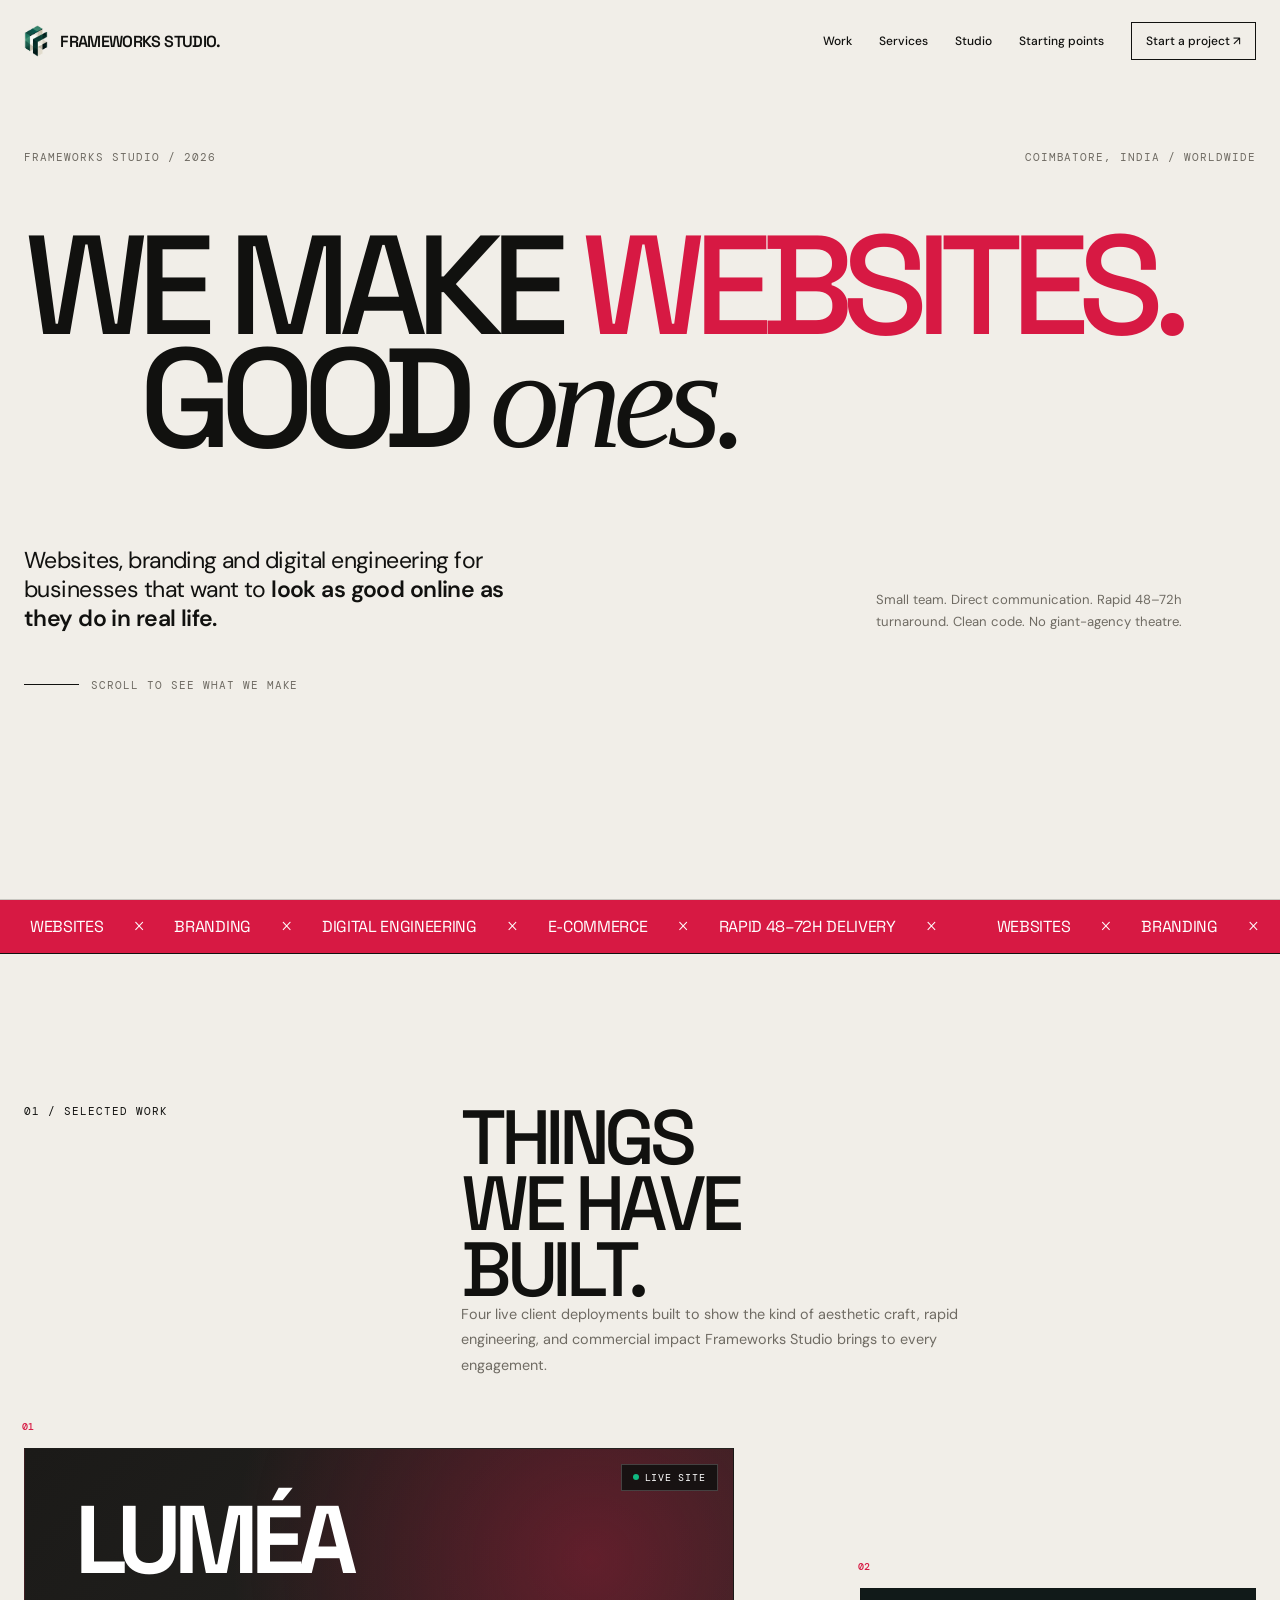
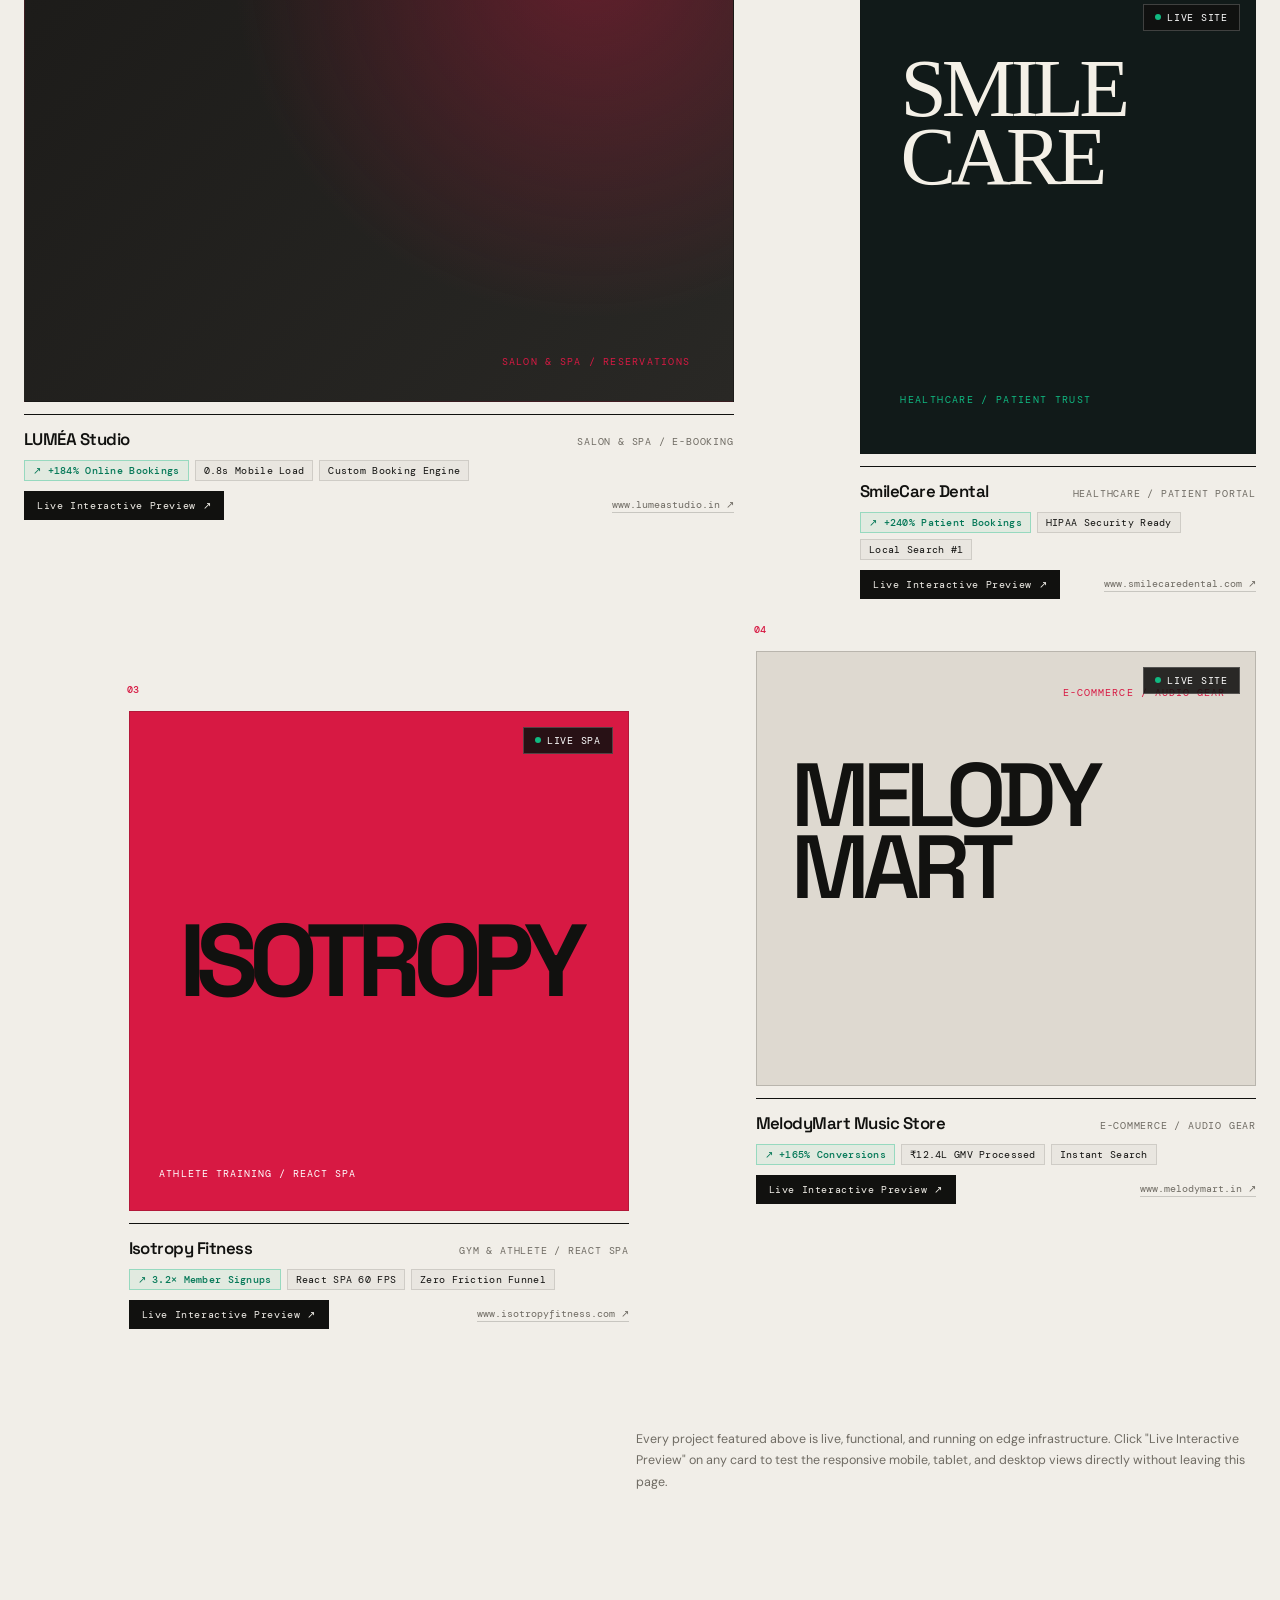
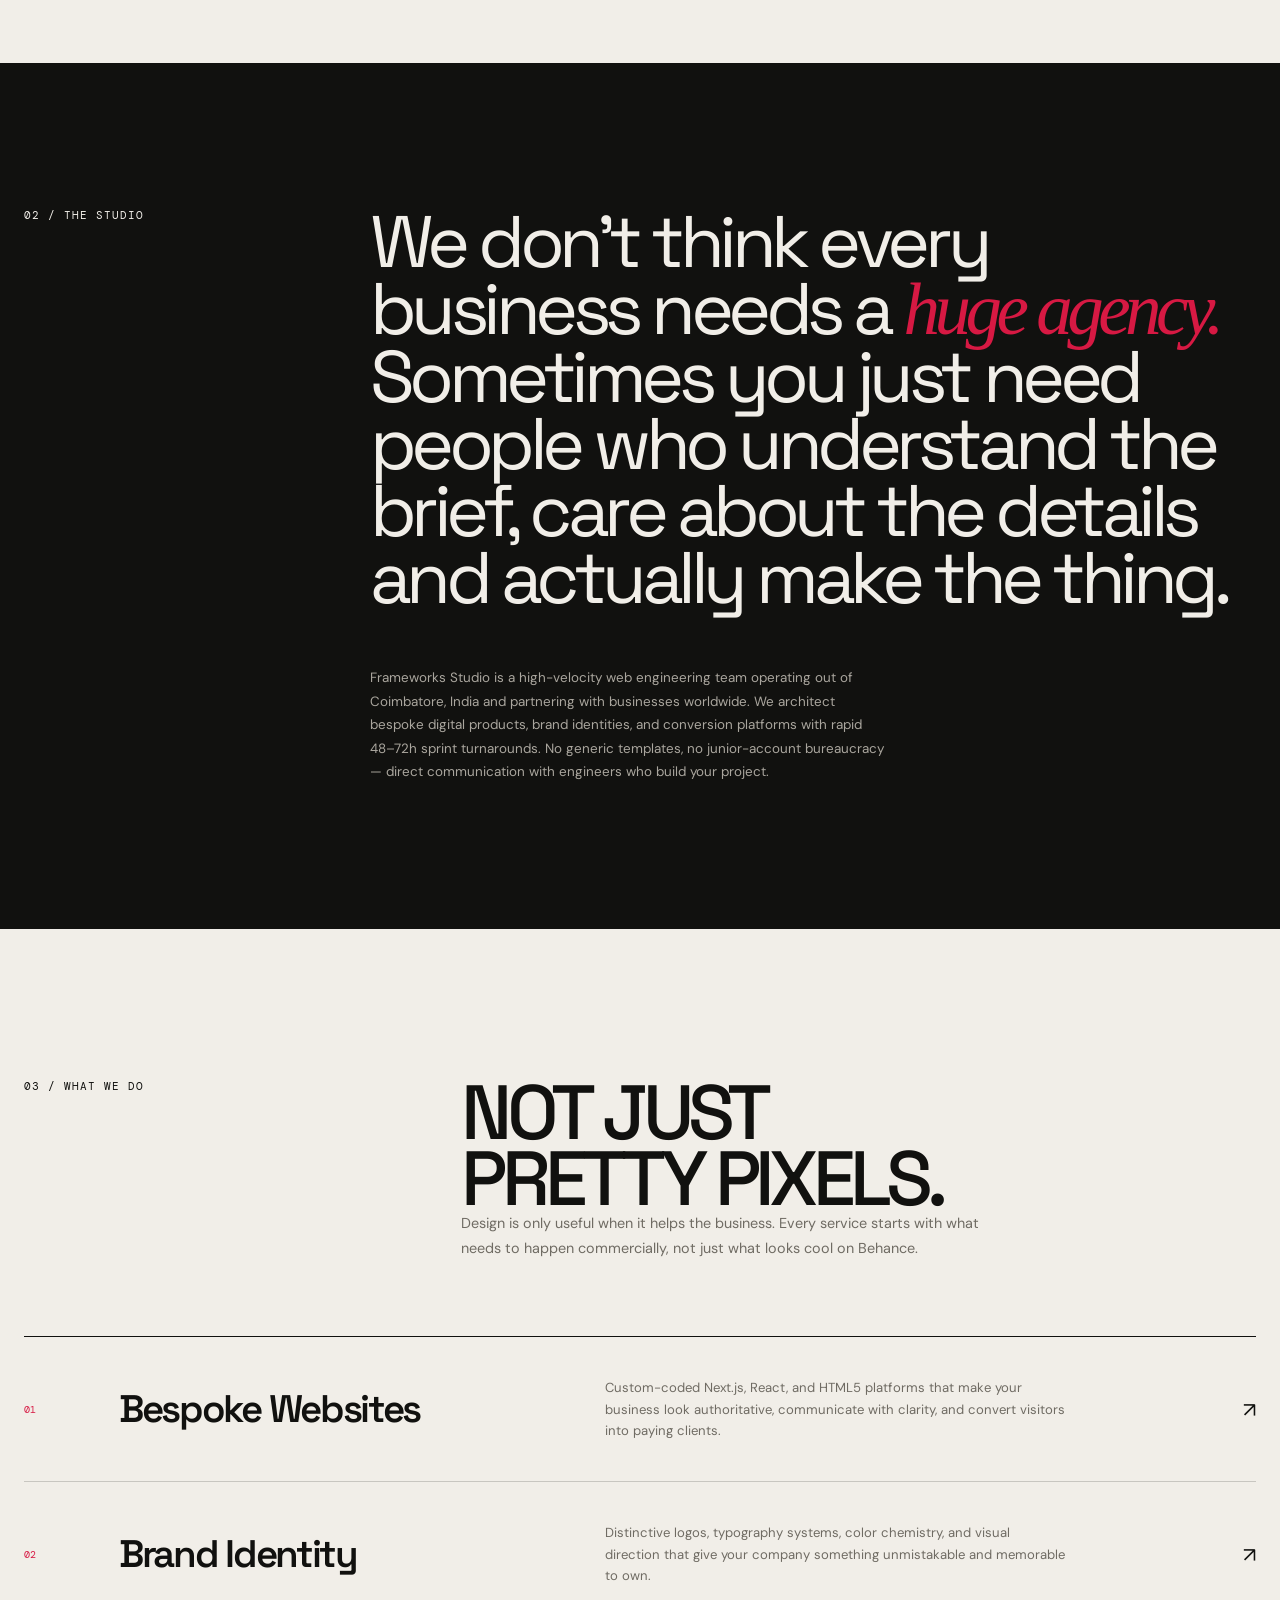
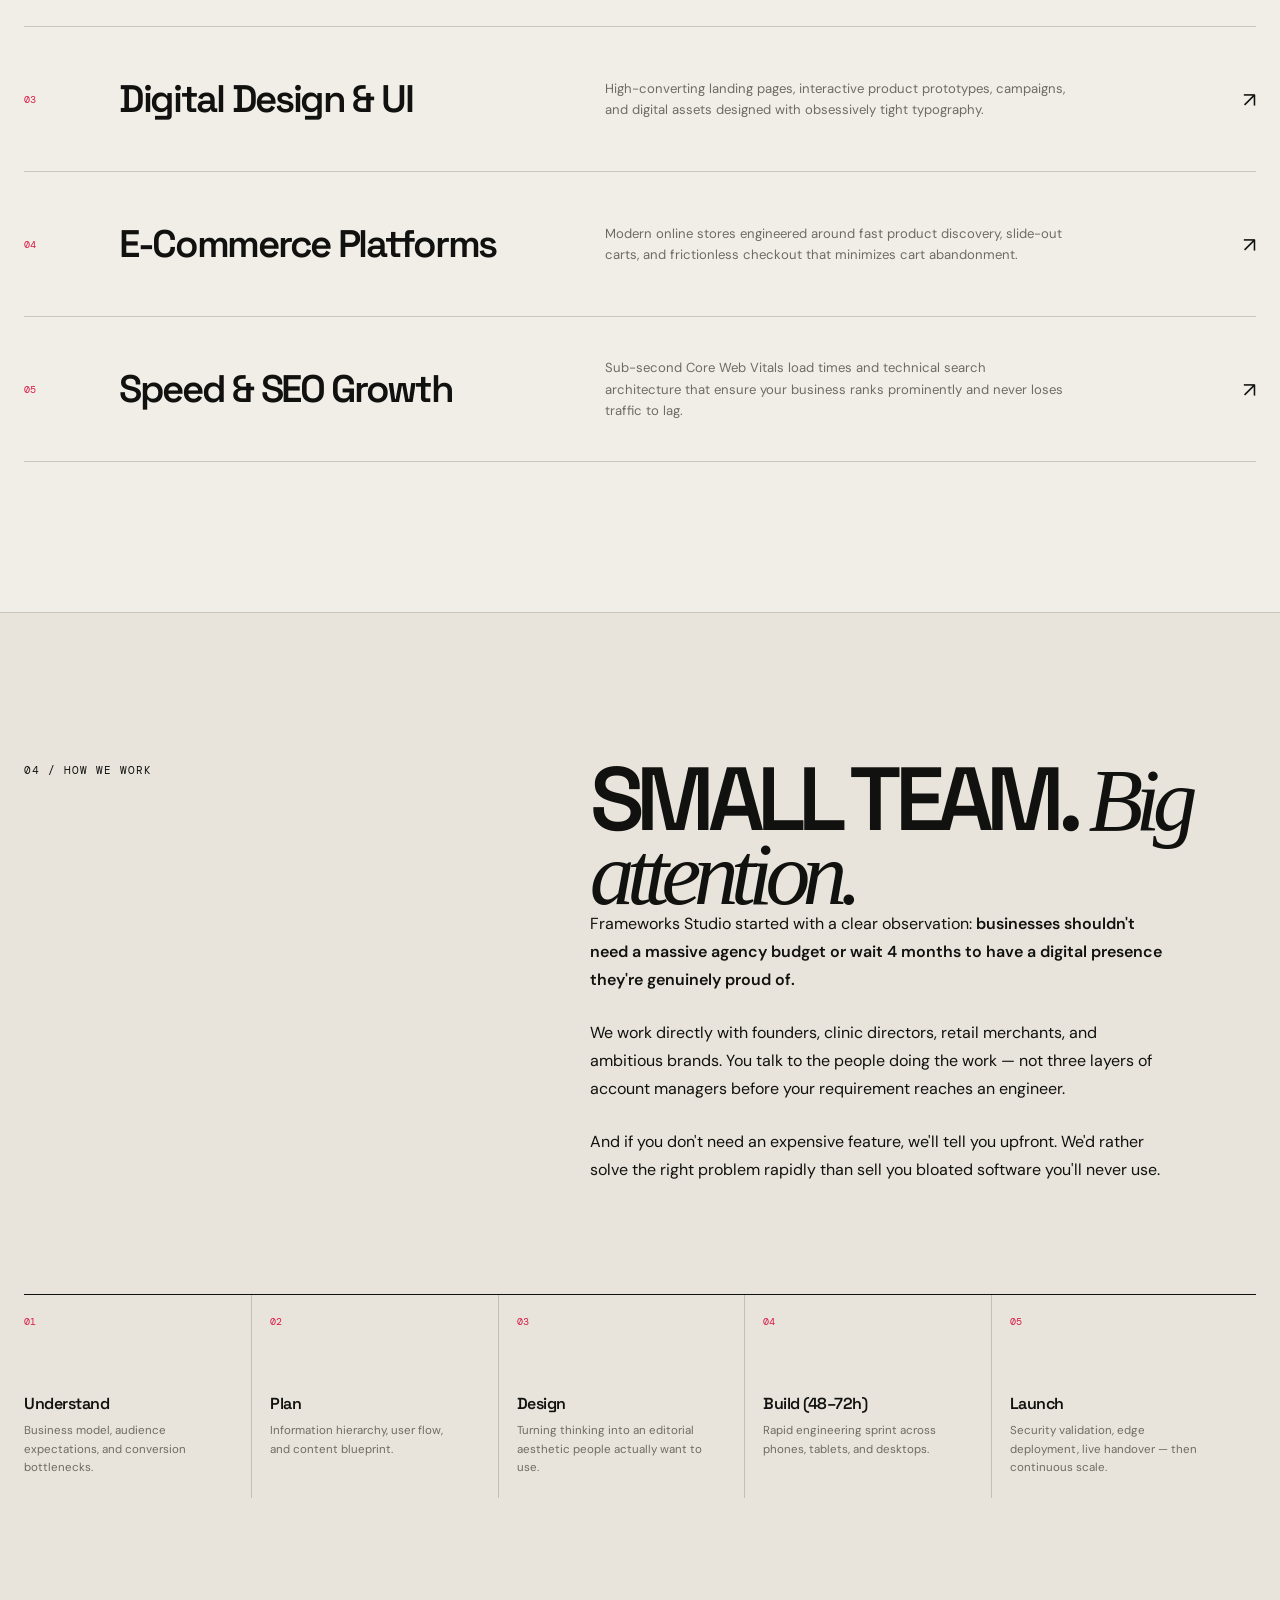
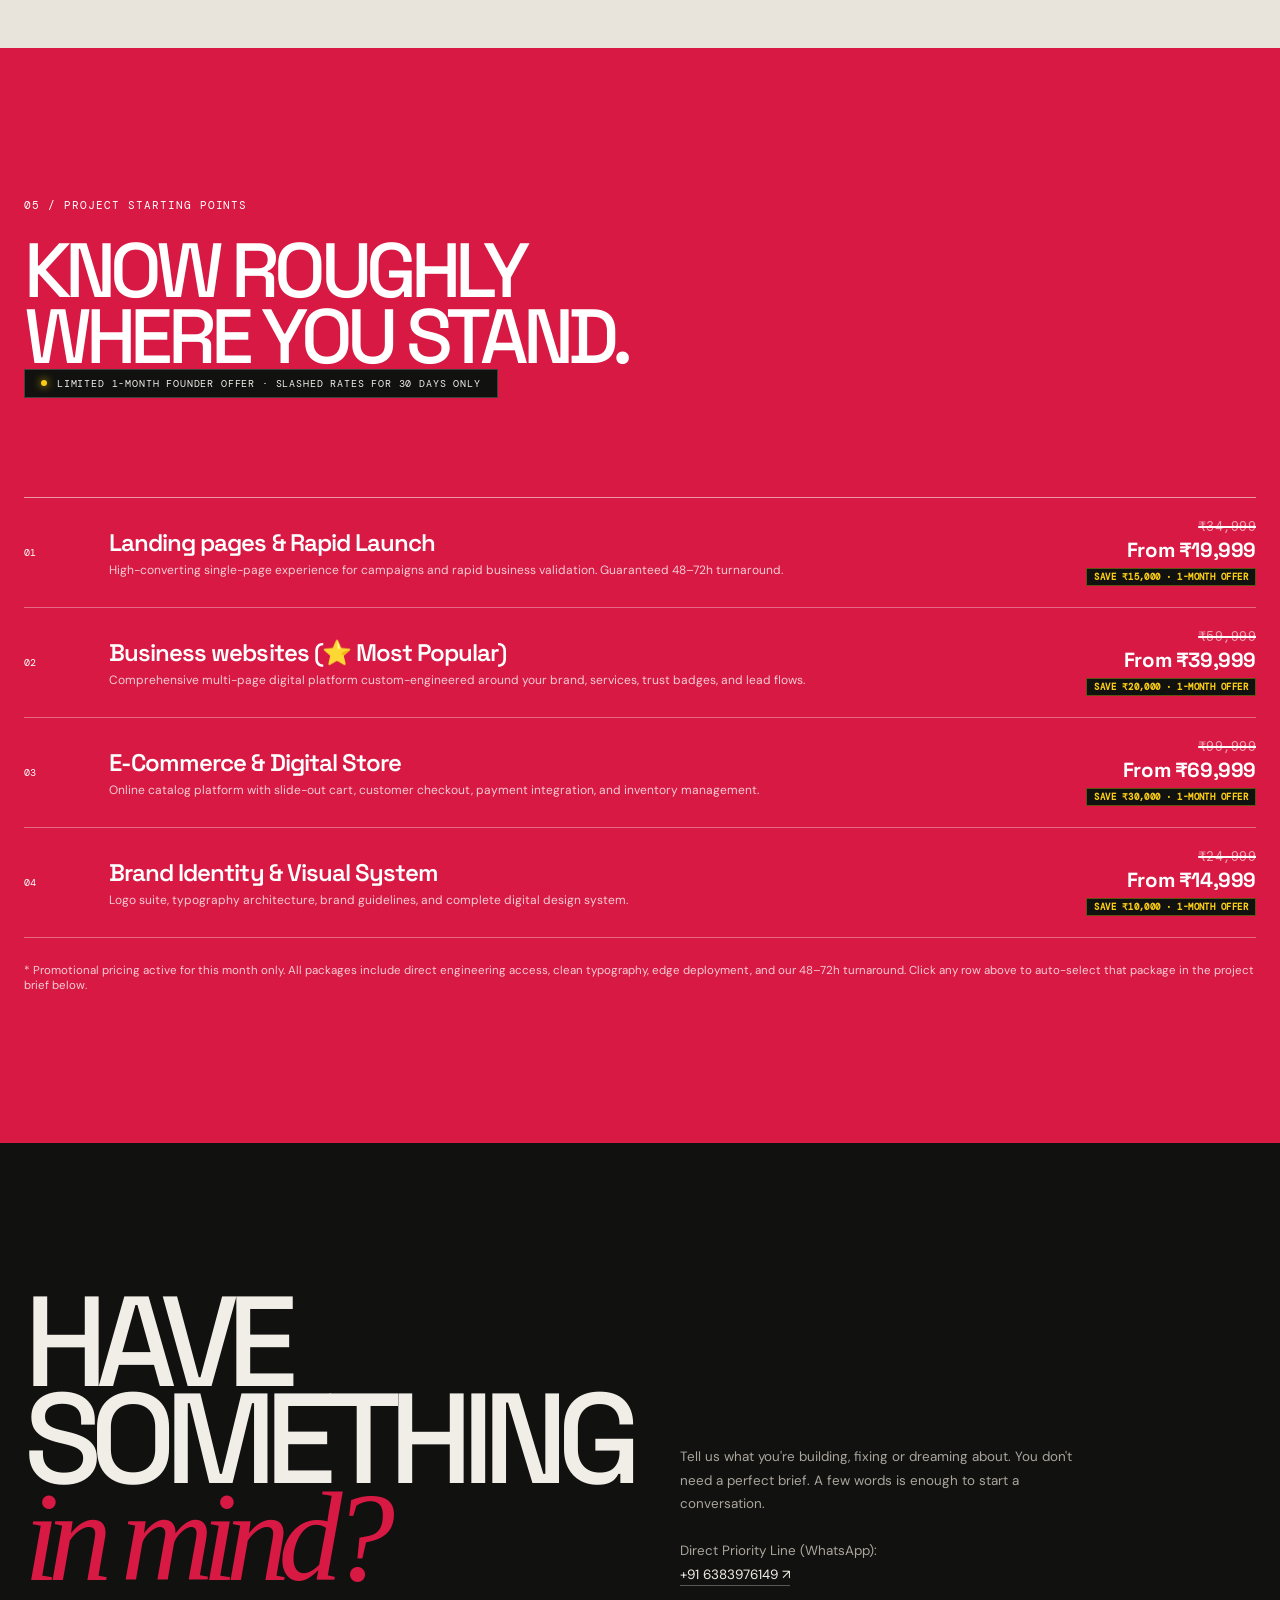
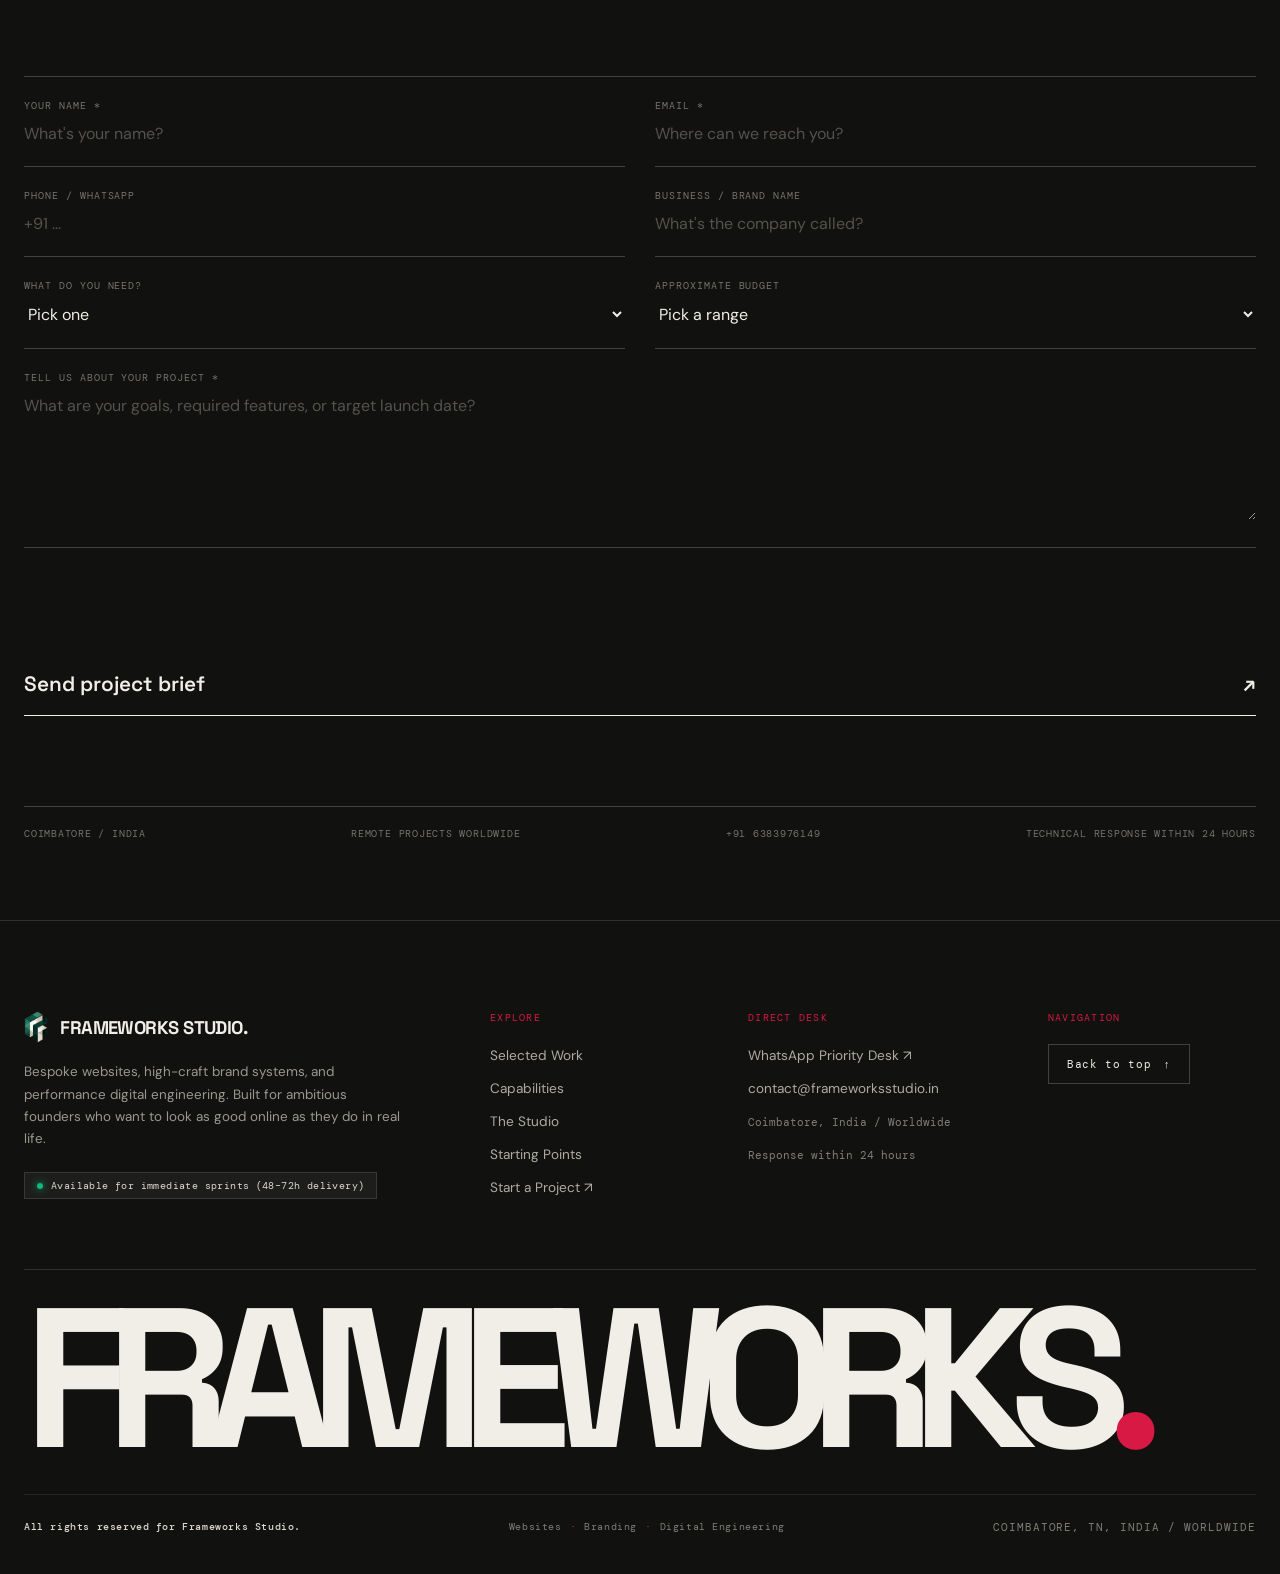
==== index.html @ 41ecac39 "fix(mobile): comprehensive mobile responsiveness overhaul and cache buster v3.1" ====
<!DOCTYPE html>
<html lang="en">
<head>
  <meta charset="UTF-8" />
  <meta name="viewport" content="width=device-width, initial-scale=1.0" />

  <title>Frameworks Studio — Websites, Branding & Digital Engineering</title>
  <meta name="description" content="Frameworks Studio makes bespoke websites, brand identities, and e-commerce platforms with rapid 48–72h turnaround for businesses that want to look as good online as they do in real life." />
  <meta name="theme-color" content="#f1eee8" />
  <meta name="robots" content="index, follow" />

  <meta property="og:title" content="Frameworks Studio" />
  <meta property="og:description" content="Websites, branding & digital engineering." />
  <meta property="og:type" content="website" />
  <meta property="og:site_name" content="Frameworks Studio" />

  <!-- Clean Editorial Favicon (F Mark in Red Box) -->
  <link rel="icon" href="data:image/svg+xml,%3Csvg xmlns='http://www.w3.org/2000/svg' viewBox='0 0 64 64'%3E%3Crect width='64' height='64' fill='%23d71943'/%3E%3Cpath d='M18 16h28v7H26v7h16v7H26v11h-8V16z' fill='%23fff'/%3E%3C/svg%3E" />

  <!-- High-Craft Typography (Google Fonts) -->
  <link rel="preconnect" href="https://fonts.googleapis.com">
  <link rel="preconnect" href="https://fonts.gstatic.com" crossorigin>
  <link href="https://fonts.googleapis.com/css2?family=DM+Mono:wght@400;500&family=DM+Sans:wght@400;500;600&family=Space+Grotesk:wght@400;500;600;700&display=swap" rel="stylesheet">

  <!-- Environment Config & Cloudflare Turnstile CAPTCHA API -->
  <script>
    window.turnstileToken = "";
    window.onTurnstileSuccess = function(token) {
      window.turnstileToken = token;
      var notice = document.getElementById('formNotice');
      if (notice && notice.textContent.includes('CAPTCHA')) {
        notice.classList.add('hidden');
      }
    };
    window.onTurnstileExpired = function() { window.turnstileToken = ""; };
    window.onTurnstileError = function() { window.turnstileToken = ""; };
  </script>
  <script src="js/env.js"></script>
  <script src="https://challenges.cloudflare.com/turnstile/v0/api.js" async defer></script>

  <!-- Agency Swiss Editorial Stylesheet -->
  <link rel="stylesheet" href="css/styles.css?v=3.1">
</head>

<body class="is-loading">

  <!-- PAGE LOADER SCREEN -->
  <div id="pageLoader" aria-label="Loading Frameworks Studio">
    <div class="loader-inner">
      <div class="loader-top">
        <div class="loader-logo">
          <img src="assets/logo-icon.png" alt="Frameworks Studio Logo" class="logo-img" style="height: 26px; width: auto;" />
          FRAMEWORKS STUDIO.
        </div>
        <span class="mono">Frameworks Studio / 2026</span>
      </div>

      <div class="loader-center">
        <div class="loader-percent" id="loaderPercent">0%</div>
        <div class="loader-bar" aria-hidden="true"><span id="loaderBar"></span></div>
        <div class="loader-status mono" id="loaderStatus">Preparing digital experience</div>
      </div>

      <div class="loader-bottom">
        <span class="mono">Coimbatore, India / Worldwide</span>
        <span class="mono">Please wait / Loading</span>
      </div>
    </div>
  </div>

  <!-- NAVIGATION -->
  <nav class="nav" id="nav">
    <div class="nav-inner">
      <a class="logo" href="#top" aria-label="Frameworks Studio home">
        <img src="assets/logo-icon.png" alt="Frameworks Studio Logo" class="logo-img" />
        FRAMEWORKS STUDIO.
      </a>

      <div class="nav-links">
        <a href="#work">Work</a>
        <a href="#services">Services</a>
        <a href="#about">Studio</a>
        <a href="#pricing">Starting points</a>
        <a class="nav-project" href="#contact">Start a project ↗</a>
      </div>

      <button class="menu" id="menuButton" aria-label="Open menu">☰</button>
    </div>
  </nav>

  <!-- MOBILE DROPDOWN MENU -->
  <div class="mobile-nav" id="mobileNav">
    <a href="#work">Work</a>
    <a href="#services">Services</a>
    <a href="#about">Studio</a>
    <a href="#pricing">Starting points</a>
    <a href="#contact">Start a project ↗</a>
  </div>

  <main id="top">

    <!-- HERO SECTION -->
    <section class="hero">
      <div class="wrap">
        <div class="hero-meta reveal">
          <span class="mono left">Frameworks Studio / 2026</span>
          <span class="mono right">Coimbatore, India / Worldwide</span>
        </div>

        <h1 class="hero-title reveal">
          We make
          <span class="red">websites.</span>
          <br>
          <span class="indent">Good</span>
          <span class="serif"> ones.</span>
        </h1>

        <div class="hero-bottom">
          <p class="hero-statement reveal">
            Websites, branding and digital engineering for businesses
            that want to <strong>look as good online as they do in real life.</strong>
          </p>

          <p class="hero-note reveal">
            Small team. Direct communication. Rapid 48–72h turnaround.
            Clean code. No giant-agency theatre.
          </p>
        </div>

        <div class="scroll-mark reveal">
          <span class="scroll-line"></span>
          <span class="mono">Scroll to see what we make</span>
        </div>
      </div>
    </section>

    <!-- RUNNING TICKER STRIP -->
    <div class="ticker" aria-hidden="true">
      <div class="ticker-track">
        <div class="ticker-item">Websites <b>×</b> Branding <b>×</b> Digital Engineering <b>×</b> E-Commerce <b>×</b> Rapid 48–72h Delivery <b>×</b></div>
        <div class="ticker-item">Websites <b>×</b> Branding <b>×</b> Digital Engineering <b>×</b> E-Commerce <b>×</b> Rapid 48–72h Delivery <b>×</b></div>
      </div>
    </div>

    <!-- 01 / SELECTED WORK -->
    <section class="work" id="work">
      <div class="wrap">
        <div class="section-top">
          <div class="mono reveal">01 / Selected work</div>
          <div class="reveal">
            <h2 class="section-title">Things<br>we have<br>built.</h2>
            <p class="section-intro">
              Four live client deployments built to show the kind of
              aesthetic craft, rapid engineering, and commercial impact Frameworks Studio brings to every engagement.
            </p>
          </div>
        </div>

        <div class="work-grid">

          <!-- Project 01: LUMÉA Studio -->
          <article class="work-item reveal">
            <span class="project-index">01</span>
            <div class="project-visual visual-lumea" data-preview-url="https://lumea-studio-orpin.vercel.app/" data-display-url="https://www.lumeastudio.in" data-preview-title="LUMÉA Studio — Live Client Demo">
              <span class="visual-badge"><span></span> Live Site</span>
            </div>
            <div class="project-caption">
              <div class="project-name">LUMÉA Studio</div>
              <div class="project-type">Salon & Spa / E-Booking</div>
            </div>
            <div class="project-metrics">
              <span class="metric-chip positive">↗ +184% Online Bookings</span>
              <span class="metric-chip">0.8s Mobile Load</span>
              <span class="metric-chip">Custom Booking Engine</span>
            </div>
            <div class="project-actions">
              <button class="btn-preview" data-preview-url="https://lumea-studio-orpin.vercel.app/" data-display-url="https://www.lumeastudio.in" data-preview-title="LUMÉA Studio — Live Client Demo">
                Live Interactive Preview ↗
              </button>
              <a class="link-site" href="https://lumea-studio-orpin.vercel.app/" target="_blank" rel="noopener noreferrer">
                www.lumeastudio.in ↗
              </a>
            </div>
          </article>

          <!-- Project 02: SmileCare Dental -->
          <article class="work-item reveal">
            <span class="project-index">02</span>
            <div class="project-visual visual-dental" data-preview-url="https://simlecare-com.vercel.app/" data-display-url="https://www.smilecaredental.com" data-preview-title="SmileCare Dental — Live Client Demo">
              <span class="visual-badge"><span></span> Live Site</span>
            </div>
            <div class="project-caption">
              <div class="project-name">SmileCare Dental</div>
              <div class="project-type">Healthcare / Patient Portal</div>
            </div>
            <div class="project-metrics">
              <span class="metric-chip positive">↗ +240% Patient Bookings</span>
              <span class="metric-chip">HIPAA Security Ready</span>
              <span class="metric-chip">Local Search #1</span>
            </div>
            <div class="project-actions">
              <button class="btn-preview" data-preview-url="https://simlecare-com.vercel.app/" data-display-url="https://www.smilecaredental.com" data-preview-title="SmileCare Dental — Live Client Demo">
                Live Interactive Preview ↗
              </button>
              <a class="link-site" href="https://simlecare-com.vercel.app/" target="_blank" rel="noopener noreferrer">
                www.smilecaredental.com ↗
              </a>
            </div>
          </article>

          <!-- Project 03: Isotropy Fitness -->
          <article class="work-item reveal">
            <span class="project-index">03</span>
            <div class="project-visual visual-fitness" data-preview-url="https://isotropy-nine.vercel.app/" data-display-url="https://www.isotropyfitness.com" data-preview-title="Isotropy Fitness — Live Client Demo">
              <span class="visual-badge"><span></span> Live SPA</span>
            </div>
            <div class="project-caption">
              <div class="project-name">Isotropy Fitness</div>
              <div class="project-type">Gym & Athlete / React SPA</div>
            </div>
            <div class="project-metrics">
              <span class="metric-chip positive">↗ 3.2× Member Signups</span>
              <span class="metric-chip">React SPA 60 FPS</span>
              <span class="metric-chip">Zero Friction Funnel</span>
            </div>
            <div class="project-actions">
              <button class="btn-preview" data-preview-url="https://isotropy-nine.vercel.app/" data-display-url="https://www.isotropyfitness.com" data-preview-title="Isotropy Fitness — Live Client Demo">
                Live Interactive Preview ↗
              </button>
              <a class="link-site" href="https://isotropy-nine.vercel.app/" target="_blank" rel="noopener noreferrer">
                www.isotropyfitness.com ↗
              </a>
            </div>
          </article>

          <!-- Project 04: MelodyMart Music -->
          <article class="work-item reveal">
            <span class="project-index">04</span>
            <div class="project-visual visual-music" data-preview-url="https://melodymart-com.vercel.app/" data-display-url="https://www.melodymart.in" data-preview-title="MelodyMart Music — Live Client Demo">
              <span class="visual-badge"><span></span> Live Site</span>
            </div>
            <div class="project-caption">
              <div class="project-name">MelodyMart Music Store</div>
              <div class="project-type">E-Commerce / Audio Gear</div>
            </div>
            <div class="project-metrics">
              <span class="metric-chip positive">↗ +165% Conversions</span>
              <span class="metric-chip">₹12.4L GMV Processed</span>
              <span class="metric-chip">Instant Search</span>
            </div>
            <div class="project-actions">
              <button class="btn-preview" data-preview-url="https://melodymart-com.vercel.app/" data-display-url="https://www.melodymart.in" data-preview-title="MelodyMart Music — Live Client Demo">
                Live Interactive Preview ↗
              </button>
              <a class="link-site" href="https://melodymart-com.vercel.app/" target="_blank" rel="noopener noreferrer">
                www.melodymart.in ↗
              </a>
            </div>
          </article>

        </div>

        <p class="work-note reveal">
          Every project featured above is live, functional, and running on edge infrastructure. Click "Live Interactive Preview" on any card to test the responsive mobile, tablet, and desktop views directly without leaving this page.
        </p>
      </div>
    </section>

    <!-- 02 / THE STUDIO -->
    <section class="statement" id="about-studio">
      <div class="wrap">
        <div class="statement-inner">
          <div class="mono reveal">02 / The studio</div>

          <div>
            <p class="statement-copy reveal">
              We don't think every business needs a
              <em>huge agency.</em>
              Sometimes you just need people who understand the brief,
              care about the details and actually make the thing.
            </p>

            <p class="statement-foot reveal">
              Frameworks Studio is a high-velocity web engineering team operating out of Coimbatore, India and partnering with businesses worldwide. We architect bespoke digital products, brand identities, and conversion platforms with rapid 48–72h sprint turnarounds. No generic templates, no junior-account bureaucracy — direct communication with engineers who build your project.
            </p>
          </div>
        </div>
      </div>
    </section>

    <!-- 03 / WHAT WE DO -->
    <section class="services" id="services">
      <div class="wrap">
        <div class="section-top">
          <div class="mono reveal">03 / What we do</div>
          <div class="reveal">
            <h2 class="section-title">Not just<br>pretty pixels.</h2>
            <p class="section-intro">
              Design is only useful when it helps the business. Every
              service starts with what needs to happen commercially, not just what looks cool on Behance.
            </p>
          </div>
        </div>

        <div class="service-list">

          <article class="service-row reveal" data-service="Websites">
            <div class="service-num">01</div>
            <div class="service-name">Bespoke Websites</div>
            <div class="service-desc">Custom-coded Next.js, React, and HTML5 platforms that make your business look authoritative, communicate with clarity, and convert visitors into paying clients.</div>
            <div class="service-arrow">↗</div>
          </article>

          <article class="service-row reveal" data-service="Brand Identity">
            <div class="service-num">02</div>
            <div class="service-name">Brand Identity</div>
            <div class="service-desc">Distinctive logos, typography systems, color chemistry, and visual direction that give your company something unmistakable and memorable to own.</div>
            <div class="service-arrow">↗</div>
          </article>

          <article class="service-row reveal" data-service="Digital Design">
            <div class="service-num">03</div>
            <div class="service-name">Digital Design & UI</div>
            <div class="service-desc">High-converting landing pages, interactive product prototypes, campaigns, and digital assets designed with obsessively tight typography.</div>
            <div class="service-arrow">↗</div>
          </article>

          <article class="service-row reveal" data-service="E-commerce">
            <div class="service-num">04</div>
            <div class="service-name">E-Commerce Platforms</div>
            <div class="service-desc">Modern online stores engineered around fast product discovery, slide-out carts, and frictionless checkout that minimizes cart abandonment.</div>
            <div class="service-arrow">↗</div>
          </article>

          <article class="service-row reveal" data-service="SEO & Growth">
            <div class="service-num">05</div>
            <div class="service-name">Speed & SEO Growth</div>
            <div class="service-desc">Sub-second Core Web Vitals load times and technical search architecture that ensure your business ranks prominently and never loses traffic to lag.</div>
            <div class="service-arrow">↗</div>
          </article>

        </div>
      </div>
    </section>

    <!-- 04 / HOW WE WORK -->
    <section class="about" id="about">
      <div class="wrap">
        <div class="about-grid">
          <div class="mono reveal">04 / How we work</div>

          <div>
            <h2 class="about-big reveal">
              Small team.
              <span class="serif">Big attention.</span>
            </h2>

            <div class="about-copy">
              <p class="reveal">
                Frameworks Studio started with a clear observation:
                <strong>businesses shouldn't need a massive agency budget
                or wait 4 months to have a digital presence they're genuinely proud of.</strong>
              </p>

              <p class="reveal">
                We work directly with founders, clinic directors, retail merchants,
                and ambitious brands. You talk to the people doing the work — not three layers of account managers before your requirement reaches an engineer.
              </p>

              <p class="reveal">
                And if you don't need an expensive feature, we'll tell you upfront. We'd rather solve the right problem rapidly than sell you bloated software you'll never use.
              </p>
            </div>
          </div>
        </div>

        <div class="process-line">
          <div class="process-step reveal">
            <div class="num">01</div>
            <h3>Understand</h3>
            <p>Business model, audience expectations, and conversion bottlenecks.</p>
          </div>
          <div class="process-step reveal">
            <div class="num">02</div>
            <h3>Plan</h3>
            <p>Information hierarchy, user flow, and content blueprint.</p>
          </div>
          <div class="process-step reveal">
            <div class="num">03</div>
            <h3>Design</h3>
            <p>Turning thinking into an editorial aesthetic people actually want to use.</p>
          </div>
          <div class="process-step reveal">
            <div class="num">04</div>
            <h3>Build (48–72h)</h3>
            <p>Rapid engineering sprint across phones, tablets, and desktops.</p>
          </div>
          <div class="process-step reveal">
            <div class="num">05</div>
            <h3>Launch</h3>
            <p>Security validation, edge deployment, live handover — then continuous scale.</p>
          </div>
        </div>
      </div>
    </section>

    <!-- 05 / PROJECT STARTING POINTS (PRICING) -->
    <section class="pricing" id="pricing">
      <div class="wrap">
        <div class="mono reveal">05 / Project starting points</div>

        <h2 class="section-title reveal" style="margin-top:25px;">
          Know roughly<br>where you stand.
        </h2>

        <div class="pricing-promo-banner reveal">
          <span class="pulse-dot"></span> Limited 1-Month Founder Offer · Slashed Rates For 30 Days Only
        </div>

        <div class="price-list">
          <!-- Tier 1: Basics -->
          <div class="price-row reveal" data-plan="Landing Page (Special 1-Month Rate: ₹19,999, was ₹34,999)" data-service="Landing Page" data-budget="₹15k – ₹30k">
            <div class="num">01</div>
            <div>
              <h3>Landing pages & Rapid Launch</h3>
              <p>High-converting single-page experience for campaigns and rapid business validation. Guaranteed 48–72h turnaround.</p>
            </div>
            <div class="price">
              <span class="price-original">₹34,999</span>
              <span class="price-current">From ₹19,999</span>
              <span class="price-save mono">Save ₹15,000 · 1-Month Offer</span>
            </div>
          </div>

          <!-- Tier 2: Standard -->
          <div class="price-row reveal" data-plan="Business Website (Special 1-Month Rate: ₹39,999, was ₹59,999)" data-service="Business Website" data-budget="₹30k – ₹60k">
            <div class="num">02</div>
            <div>
              <h3>Business websites (⭐ Most Popular)</h3>
              <p>Comprehensive multi-page digital platform custom-engineered around your brand, services, trust badges, and lead flows.</p>
            </div>
            <div class="price">
              <span class="price-original">₹59,999</span>
              <span class="price-current">From ₹39,999</span>
              <span class="price-save mono">Save ₹20,000 · 1-Month Offer</span>
            </div>
          </div>

          <!-- Tier 3: E-Commerce -->
          <div class="price-row reveal" data-plan="E-Commerce Store (Special 1-Month Rate: ₹69,999, was ₹99,999)" data-service="E-Commerce Platform" data-budget="₹60k – ₹1,20,000">
            <div class="num">03</div>
            <div>
              <h3>E-Commerce & Digital Store</h3>
              <p>Online catalog platform with slide-out cart, customer checkout, payment integration, and inventory management.</p>
            </div>
            <div class="price">
              <span class="price-original">₹99,999</span>
              <span class="price-current">From ₹69,999</span>
              <span class="price-save mono">Save ₹30,000 · 1-Month Offer</span>
            </div>
          </div>

          <!-- Tier 4: Brand Identity -->
          <div class="price-row reveal" data-plan="Brand Identity (Special 1-Month Rate: ₹14,999, was ₹24,999)" data-service="Brand Identity System" data-budget="₹15k – ₹30k">
            <div class="num">04</div>
            <div>
              <h3>Brand Identity & Visual System</h3>
              <p>Logo suite, typography architecture, brand guidelines, and complete digital design system.</p>
            </div>
            <div class="price">
              <span class="price-original">₹24,999</span>
              <span class="price-current">From ₹14,999</span>
              <span class="price-save mono">Save ₹10,000 · 1-Month Offer</span>
            </div>
          </div>
        </div>

        <p class="price-note reveal">
          * Promotional pricing active for this month only. All packages include direct engineering access, clean typography, edge deployment, and our 48–72h turnaround. Click any row above to auto-select that package in the project brief below.
        </p>
      </div>
    </section>

    <!-- 06 / CONTACT & INQUIRY -->
    <section class="contact" id="contact">
      <div class="wrap">

        <div class="contact-head">
          <h2 class="contact-title reveal">
            Have<br>something<br><span class="serif">in mind?</span>
          </h2>

          <div class="contact-copy reveal">
            <p>
              Tell us what you're building, fixing or dreaming about.
              You don't need a perfect brief. A few words is enough to start
              a conversation.
            </p>
            <br>
            <p>
              Direct Priority Line (WhatsApp):
              <br>
              <a href="https://wa.me/916383976149" target="_blank" rel="noopener noreferrer">
                +91 6383976149 ↗
              </a>
            </p>
          </div>
        </div>

        <!-- Working Contact Form with Shielded Railway Proxy -->
        <form class="contact-form" id="contactForm">

          <div class="field reveal">
            <label for="name">Your name *</label>
            <input id="name" type="text" placeholder="What's your name?" required>
          </div>

          <div class="field reveal">
            <label for="email">Email *</label>
            <input id="email" type="email" placeholder="Where can we reach you?" required>
          </div>

          <div class="field reveal">
            <label for="phone">Phone / WhatsApp</label>
            <input id="phone" type="tel" placeholder="+91 ...">
          </div>

          <div class="field reveal">
            <label for="business">Business / Brand Name</label>
            <input id="business" type="text" placeholder="What's the company called?">
          </div>

          <div class="field reveal">
            <label for="service">What do you need?</label>
            <select id="service" required>
              <option value="">Pick one</option>
              <option value="Landing Page">Landing Page (Rapid 48–72h)</option>
              <option value="Website">Business Website</option>
              <option value="Brand Identity">Brand Identity & Design</option>
              <option value="E-commerce">E-Commerce Platform</option>
              <option value="SEO & Growth">Speed Optimization & SEO</option>
              <option value="Not sure yet">Not sure yet / Consultation</option>
            </select>
          </div>

          <div class="field reveal">
            <label for="budget">Approximate budget</label>
            <select id="budget">
              <option value="">Pick a range</option>
              <option value="Under ₹25,000">Under ₹25,000 (Rapid Landing Page)</option>
              <option value="₹25,000–₹50,000">₹25,000–₹50,000 (Standard Business Site)</option>
              <option value="₹50,000–₹1,00,000">₹50,000–₹1,00,000 (E-Commerce Platform)</option>
              <option value="₹1,00,000+">₹1,00,000+ (Custom Enterprise Solution)</option>
              <option value="Not sure yet">Not sure yet</option>
            </select>
          </div>

          <div class="field full reveal">
            <label for="message">Tell us about your project *</label>
            <textarea id="message" placeholder="What are your goals, required features, or target launch date?" required></textarea>
          </div>

          <!-- Honeypot anti-spam field -->
          <input type="text" id="bot_field" style="display:none;" tabindex="-1" autocomplete="off">

          <!-- Cloudflare Turnstile CAPTCHA container -->
          <div class="turnstile-box full reveal">
            <div class="cf-turnstile" data-sitekey="0x4AAAAAAFKUiavTO6RyaYd1" data-callback="onTurnstileSuccess" data-expired-callback="onTurnstileExpired" data-error-callback="onTurnstileError" data-theme="dark"></div>
          </div>

          <!-- Status Notice Message -->
          <div id="formNotice" class="form-notice full hidden"></div>

          <!-- Submit Action Button -->
          <button class="contact-submit reveal" type="submit" id="contactSubmitBtn">
            <span id="submitBtnText">Send project brief</span>
            <span>↗</span>
          </button>

        </form>

        <div class="contact-details reveal">
          <span>Coimbatore / India</span>
          <span>Remote projects worldwide</span>
          <span><a href="https://wa.me/916383976149" target="_blank">+91 6383976149</a></span>
          <span>Technical response within 24 hours</span>
        </div>
      </div>
    </section>

  </main>

  <!-- ATTRACTIVE EDITORIAL FOOTER -->
  <footer class="footer" id="footer">
    <div class="wrap">
      <!-- Upper Footer Grid -->
      <div class="footer-top reveal">
        <div class="footer-col footer-brand-col">
          <div class="footer-logo">
            <img src="assets/logo-icon.png" alt="Frameworks Studio" class="footer-logo-img" />
            <span class="footer-brand-title">FRAMEWORKS STUDIO.</span>
          </div>
          <p class="footer-brand-desc">
            Bespoke websites, high-craft brand systems, and performance digital engineering. Built for ambitious founders who want to look as good online as they do in real life.
          </p>
          <div class="footer-badge">
            <span class="pulse-dot"></span> Available for immediate sprints (48–72h delivery)
          </div>
        </div>

        <div class="footer-col">
          <div class="footer-col-title mono">Explore</div>
          <ul class="footer-col-list">
            <li><a href="#work">Selected Work</a></li>
            <li><a href="#services">Capabilities</a></li>
            <li><a href="#about">The Studio</a></li>
            <li><a href="#pricing">Starting Points</a></li>
            <li><a href="#contact">Start a Project ↗</a></li>
          </ul>
        </div>

        <div class="footer-col">
          <div class="footer-col-title mono">Direct Desk</div>
          <ul class="footer-col-list">
            <li><a href="https://wa.me/916383976149?text=Hello%20Frameworks%20Studio" target="_blank" rel="noopener noreferrer">WhatsApp Priority Desk ↗</a></li>
            <li><a href="mailto:contact@frameworksstudio.in">contact@frameworksstudio.in</a></li>
            <li><span class="mono-meta">Coimbatore, India / Worldwide</span></li>
            <li><span class="mono-meta">Response within 24 hours</span></li>
          </ul>
        </div>

        <div class="footer-col footer-back-col">
          <div class="footer-col-title mono">Navigation</div>
          <a href="#top" class="back-to-top-btn" aria-label="Back to top">
            <span>Back to top</span>
            <span class="arrow-up">↑</span>
          </a>
        </div>
      </div>

      <!-- Giant Signature -->
      <div class="footer-big reveal" aria-hidden="true">
        FRAMEWORKS<span class="red">.</span>
      </div>

      <!-- Bottom Bar -->
      <div class="footer-bottom reveal">
        <div class="footer-copy">
          All rights reserved for Frameworks Studio.
        </div>
        <div class="footer-tags">
          <span>Websites</span>
          <span class="dot">·</span>
          <span>Branding</span>
          <span class="dot">·</span>
          <span>Digital Engineering</span>
        </div>
        <div class="footer-city mono">
          Coimbatore, TN, India / Worldwide
        </div>
      </div>
    </div>
  </footer>

  <!-- INTERACTIVE IN-APP PREVIEW MODAL -->
  <div id="previewModal" class="preview-modal" aria-hidden="true">
    <div class="modal-card">
      <div class="modal-header">
        <div class="modal-header-left">
          <span class="modal-live-dot"></span>
          <div>
            <div class="modal-title" id="previewTitle">Client Live Demo</div>
            <div class="modal-url mono" id="previewUrl">https://...</div>
          </div>
        </div>
        <div class="modal-devices">
          <button data-device-width="100%" class="device-btn active" title="Desktop View (100%)">Desktop</button>
          <button data-device-width="768px" class="device-btn" title="Tablet View (768px)">Tablet</button>
          <button data-device-width="375px" class="device-btn" title="Mobile View (375px)">Mobile</button>
        </div>
        <div class="modal-actions">
          <a id="previewExternalBtn" href="#" target="_blank" rel="noopener noreferrer" class="modal-ext-btn">
            Open New Tab ↗
          </a>
          <button id="closeModalBtn" class="modal-close-btn" aria-label="Close Preview Modal">×</button>
        </div>
      </div>
      <div class="modal-body" id="frameContainer">
        <iframe id="previewIframe" src="about:blank" title="Live Preview Screen" loading="lazy"></iframe>
      </div>
    </div>
  </div>

  <!-- SUBMISSION SUCCESS CONFIRMATION MODAL -->
  <div id="submissionSuccessModal" class="success-modal" aria-hidden="true">
    <div class="success-card">
      <h3 class="success-title">Project Brief Received.</h3>
      <p class="success-desc" id="successModalMessage">
        Thank you! Your specifications have been delivered to our engineering desk. For instant priority review, connect directly with our technical director on WhatsApp.
      </p>
      <div class="success-actions">
        <a id="waConfirmBtn" href="#" target="_blank" class="btn-wa">
          Connect on WhatsApp ↗
        </a>
        <button id="closeSuccessModalBtn" class="btn-close-modal">
          Close Window
        </button>
      </div>
    </div>
  </div>

  <!-- Agency Application Core Engine -->
  <script src="js/app.js?v=3.1" defer></script>
</body>
</html>
---- css/styles.css ----
:root {
      --paper: #f1eee8;
      --paper-2: #e8e4dc;
      --ink: #11110f;
      --soft: #6f6b63;
      --line: rgba(17,17,15,.18);
      --red: #d71943;
      --red-dark: #9e1231;
      --white: #fffdf8;
      --black: #11110f;
      --serif: Georgia, "Times New Roman", serif;
      --sans: "DM Sans", Arial, sans-serif;
      --display: "Space Grotesk", Arial, sans-serif;
      --mono: "DM Mono", monospace;
    }

    * {
      box-sizing: border-box;
      margin: 0;
      padding: 0;
    }

    html {
      scroll-behavior: smooth;
      background: var(--paper);
      overflow-x: hidden !important;
      max-width: 100%;
      -webkit-text-size-adjust: 100%;
    }

    body {
      background: var(--paper);
      color: var(--ink);
      font-family: var(--sans);
      overflow-x: hidden !important;
      max-width: 100%;
      position: relative;
      -webkit-font-smoothing: antialiased;
    }

    a {
      color: inherit;
      text-decoration: none;
    }

    button, input, textarea, select {
      font: inherit;
    }

    ::selection {
      background: var(--red);
      color: white;
    }

    .wrap {
      width: min(1380px, calc(100% - 48px));
      margin: 0 auto;
    }

    .mono {
      font-family: var(--mono);
      font-size: .68rem;
      text-transform: uppercase;
      letter-spacing: .09em;
    }

    .red {
      color: var(--red);
    }

    .serif {
      font-family: var(--serif);
      font-style: italic;
      font-weight: 400;
    }

    /* NAV */
    .nav {
      position: fixed;
      z-index: 50;
      top: 0;
      left: 0;
      width: 100%;
      mix-blend-mode: normal;
      transition: background .25s ease, border-color .25s ease;
    }

    .nav.scrolled {
      background: rgba(241,238,232,.94);
      backdrop-filter: blur(12px);
      border-bottom: 1px solid var(--line);
    }

    .nav-inner {
      width: min(1380px, calc(100% - 48px));
      height: 82px;
      margin: 0 auto;
      display: flex;
      align-items: center;
      justify-content: space-between;
    }

    .logo {
      display: flex;
      align-items: center;
      gap: 12px;
      font-family: var(--display);
      font-weight: 600;
      font-size: 1rem;
      letter-spacing: -.04em;
    }

    .logo-img {
      height: 32px;
      width: auto;
      object-fit: contain;
      display: block;
      transition: transform .25s ease;
    }

    .logo:hover .logo-img {
      transform: scale(1.08);
    }

    .logo-mark {
      width: 27px;
      height: 27px;
      display: grid;
      place-items: center;
      background: var(--red);
      color: white;
      font-family: var(--display);
      font-size: .82rem;
      font-weight: 700;
    }

    .nav-links {
      display: flex;
      align-items: center;
      gap: 27px;
    }

    .nav-links a {
      position: relative;
      font-size: .75rem;
      font-weight: 500;
    }

    .nav-links a::after {
      content: "";
      position: absolute;
      left: 0;
      bottom: -5px;
      width: 0;
      height: 1px;
      background: var(--red);
      transition: width .2s ease;
    }

    .nav-links a:hover::after {
      width: 100%;
    }

    .nav-links a.active {
      color: var(--red);
    }

    .nav-links a.active::after {
      width: 100%;
    }

    .nav-project {
      padding: 10px 14px;
      border: 1px solid var(--ink);
      font-weight: 600;
      transition: background .2s ease, color .2s ease;
    }

    .nav-project:hover {
      background: var(--ink);
      color: var(--paper);
    }

    .menu {
      display: none;
      border: 0;
      background: transparent;
      cursor: pointer;
      font-size: 1.25rem;
    }

    /* Mobile drawer is strictly hidden on desktop */
    .mobile-nav {
      display: none;
    }

    section[id] {
      scroll-margin-top: 85px;
    }

    /* HERO */
    .hero {
      min-height: 100vh;
      padding: 150px 0 50px;
      display: flex;
      flex-direction: column;
      justify-content: space-between;
      border-bottom: 1px solid var(--line);
    }

    .hero-meta {
      display: flex;
      justify-content: space-between;
      align-items: center;
      margin-bottom: 65px;
    }

    .hero-meta .left,
    .hero-meta .right {
      color: var(--soft);
    }

    .hero-title {
      max-width: 1250px;
      font-family: var(--display);
      font-size: clamp(4.5rem, 11vw, 11.5rem);
      line-height: .8;
      letter-spacing: -.085em;
      font-weight: 500;
      text-transform: uppercase;
    }

    .hero-title .indent {
      display: inline-block;
      margin-left: 9vw;
    }

    .hero-title .serif {
      text-transform: none;
      letter-spacing: -.06em;
    }

    .hero-bottom {
      display: grid;
      grid-template-columns: 1fr 1fr;
      gap: 60px;
      align-items: end;
      margin-top: 90px;
    }

    .hero-statement {
      max-width: 520px;
      font-size: clamp(1.2rem, 1.8vw, 1.55rem);
      line-height: 1.25;
      letter-spacing: -.025em;
    }

    .hero-statement strong {
      font-weight: 600;
    }

    .hero-note {
      max-width: 380px;
      justify-self: end;
      color: var(--soft);
      font-size: .82rem;
      line-height: 1.65;
    }

    .scroll-mark {
      display: flex;
      align-items: center;
      gap: 12px;
      margin-top: 45px;
      color: var(--soft);
    }

    .scroll-line {
      width: 55px;
      height: 1px;
      background: var(--ink);
    }

    /* RED RUNNING STRIP */
    .ticker {
      background: var(--red);
      color: white;
      overflow: hidden;
      border-bottom: 1px solid var(--ink);
    }

    .ticker-track {
      width: max-content;
      display: flex;
      align-items: center;
      animation: ticker 24s linear infinite;
    }

    .ticker-item {
      display: flex;
      align-items: center;
      gap: 30px;
      padding: 15px 30px;
      font-family: var(--display);
      font-size: 1rem;
      text-transform: uppercase;
      letter-spacing: -.02em;
    }

    .ticker-item b {
      font-family: var(--serif);
      font-size: 1.25rem;
      font-weight: 400;
    }

    @keyframes ticker {
      to { transform: translateX(-50%); }
    }

    /* WORK (SELECTED PROJECTS) */
    .work {
      padding: 150px 0 170px;
    }

    .section-top {
      display: grid;
      grid-template-columns: 1fr 2fr;
      gap: 40px;
      margin-bottom: 70px;
    }

    .section-title {
      font-family: var(--display);
      font-size: clamp(3rem, 6vw, 6.5rem);
      line-height: .86;
      letter-spacing: -.075em;
      font-weight: 500;
      text-transform: uppercase;
    }

    .section-intro {
      max-width: 520px;
      align-self: end;
      font-size: .9rem;
      line-height: 1.75;
      color: var(--soft);
    }

    .work-grid {
      display: grid;
      grid-template-columns: repeat(12, 1fr);
      gap: 22px;
    }

    .work-item {
      position: relative;
    }

    .work-item:nth-child(1) {
      grid-column: 1 / 8;
    }

    .work-item:nth-child(2) {
      grid-column: 9 / 13;
      margin-top: 140px;
    }

    .work-item:nth-child(3) {
      grid-column: 2 / 7;
      margin-top: 90px;
    }

    .work-item:nth-child(4) {
      grid-column: 8 / 13;
      margin-top: 30px;
    }

    .project-visual {
      position: relative;
      aspect-ratio: 1.28 / 1;
      overflow: hidden;
      background: var(--paper-2);
      border: 1px solid var(--line);
      cursor: pointer;
      transition: transform .3s ease;
    }

    .project-visual:hover {
      transform: scale(1.01);
    }

    .work-item:nth-child(2) .project-visual {
      aspect-ratio: .85 / 1;
    }

    .work-item:nth-child(3) .project-visual {
      aspect-ratio: 1 / 1;
    }

    .work-item:nth-child(4) .project-visual {
      aspect-ratio: 1.15 / 1;
    }

    /* EDITORIAL ARTWORK FOR 4 REAL SHOWCASE WEBSITES */
    .visual-lumea {
      background:
        radial-gradient(circle at 80% 20%, rgba(215,25,67,.35), transparent 50%),
        linear-gradient(135deg, #1b1a18 0%, #292825 100%);
      color: #f1eee8;
    }

    .visual-lumea::before {
      content: "LUMÉA";
      position: absolute;
      left: 7%;
      top: 10%;
      font-family: var(--display);
      font-size: clamp(3rem, 7.5vw, 7.5rem);
      line-height: .75;
      letter-spacing: -.08em;
      font-weight: 700;
      color: #fff;
    }

    .visual-lumea::after {
      content: "SALON & SPA / RESERVATIONS";
      position: absolute;
      right: 6%;
      bottom: 6%;
      font-family: var(--mono);
      font-size: .65rem;
      letter-spacing: .12em;
      color: var(--red);
    }

    .visual-dental {
      background: #111a19;
      color: #f4f0e7;
    }

    .visual-dental::before {
      content: "SMILE\A CARE";
      white-space: pre;
      position: absolute;
      left: 10%;
      top: 14%;
      color: #f4f0e7;
      font-family: var(--serif);
      font-size: clamp(3rem, 6.5vw, 5.5rem);
      line-height: .82;
      letter-spacing: -.06em;
    }

    .visual-dental::after {
      content: "HEALTHCARE / PATIENT TRUST";
      position: absolute;
      left: 10%;
      bottom: 10%;
      color: #10b981;
      font-family: var(--mono);
      font-size: .65rem;
      letter-spacing: .13em;
    }

    .visual-fitness {
      background: var(--red);
      color: white;
    }

    .visual-fitness::before {
      content: "ISOTROPY";
      position: absolute;
      left: 50%;
      top: 50%;
      transform: translate(-50%, -50%);
      color: #11110f;
      font-family: var(--display);
      font-size: clamp(3.5rem, 8vw, 7.5rem);
      line-height: .75;
      font-weight: 700;
      letter-spacing: -.09em;
      white-space: nowrap;
    }

    .visual-fitness::after {
      content: "ATHLETE TRAINING / REACT SPA";
      position: absolute;
      left: 6%;
      bottom: 6%;
      color: white;
      font-family: var(--mono);
      font-size: .65rem;
      letter-spacing: .1em;
    }

    .visual-music {
      background: #ded9d0;
      color: #121210;
    }

    .visual-music::before {
      content: "MELODY\AMART";
      white-space: pre;
      position: absolute;
      left: 7%;
      top: 25%;
      color: #121210;
      font-family: var(--display);
      font-size: clamp(3rem, 7vw, 6.5rem);
      line-height: .8;
      letter-spacing: -.08em;
      font-weight: 600;
    }

    .visual-music::after {
      content: "E-COMMERCE / AUDIO GEAR";
      position: absolute;
      right: 6%;
      top: 8%;
      color: var(--red);
      font-family: var(--mono);
      font-size: .65rem;
      letter-spacing: .1em;
    }

    /* Live Interactive Badge on Artwork */
    .visual-badge {
      position: absolute;
      top: 15px;
      right: 15px;
      display: inline-flex;
      align-items: center;
      gap: 6px;
      padding: 6px 11px;
      background: rgba(17,17,15,.88);
      color: white;
      border: 1px solid rgba(255,255,255,.2);
      font-family: var(--mono);
      font-size: .6rem;
      letter-spacing: .08em;
      text-transform: uppercase;
      z-index: 2;
    }

    .visual-badge span {
      width: 6px;
      height: 6px;
      border-radius: 50%;
      background: #10b981;
    }

    .project-caption {
      display: flex;
      justify-content: space-between;
      align-items: baseline;
      gap: 20px;
      padding: 13px 0 0;
      border-top: 1px solid var(--ink);
      margin-top: 12px;
    }

    .project-name {
      font-family: var(--display);
      font-size: 1.05rem;
      letter-spacing: -.03em;
      font-weight: 600;
    }

    .project-type {
      color: var(--soft);
      font-family: var(--mono);
      font-size: .62rem;
      text-transform: uppercase;
      letter-spacing: .08em;
      text-align: right;
    }

    .project-actions {
      display: flex;
      align-items: center;
      justify-content: space-between;
      gap: 12px;
      margin-top: 10px;
    }

    .btn-preview {
      display: inline-flex;
      align-items: center;
      gap: 6px;
      padding: 7px 12px;
      background: var(--ink);
      color: var(--paper);
      border: 1px solid var(--ink);
      font-family: var(--mono);
      font-size: .65rem;
      letter-spacing: .06em;
      cursor: pointer;
      transition: background .2s ease, color .2s ease;
    }

    .btn-preview:hover {
      background: var(--red);
      border-color: var(--red);
      color: white;
    }

    .link-site {
      font-family: var(--mono);
      font-size: .65rem;
      color: var(--soft);
      border-bottom: 1px solid var(--line);
      padding-bottom: 1px;
      transition: color .2s ease, border-color .2s ease;
    }

    .link-site:hover {
      color: var(--red);
      border-color: var(--red);
    }

    .project-metrics {
      display: flex;
      flex-wrap: wrap;
      gap: 6px;
      margin-top: 10px;
    }

    .metric-chip {
      display: inline-flex;
      align-items: center;
      gap: 4px;
      padding: 3px 8px;
      font-family: var(--mono);
      font-size: .6rem;
      letter-spacing: .03em;
      border: 1px solid rgba(17,17,15,.12);
      background: rgba(17,17,15,.03);
      color: var(--ink);
    }

    .metric-chip.positive {
      border-color: rgba(16,185,129,.35);
      background: rgba(16,185,129,.07);
      color: #047857;
      font-weight: 500;
    }

    .project-index {
      position: absolute;
      left: -2px;
      top: -28px;
      font-family: var(--mono);
      font-size: .62rem;
      color: var(--red);
      font-weight: 500;
    }

    .work-note {
      max-width: 620px;
      margin: 100px 0 0 auto;
      color: var(--soft);
      font-size: .78rem;
      line-height: 1.7;
    }

    /* STUDIO STATEMENT (02) */
    .statement {
      background: var(--black);
      color: var(--paper);
      padding: 145px 0;
    }

    .statement-inner {
      display: grid;
      grid-template-columns: 1fr 3fr;
      gap: 50px;
    }

    .statement-copy {
      max-width: 1000px;
      font-family: var(--display);
      font-size: clamp(2.8rem, 5.7vw, 7rem);
      line-height: .92;
      letter-spacing: -.075em;
      font-weight: 400;
    }

    .statement-copy em {
      color: var(--red);
      font-family: var(--serif);
      font-weight: 400;
    }

    .statement-foot {
      grid-column: 2;
      max-width: 520px;
      margin-top: 55px;
      color: #aaa69e;
      font-size: .84rem;
      line-height: 1.75;
    }

    /* SERVICES (03) */
    .services {
      padding: 150px 0;
      border-bottom: 1px solid var(--line);
    }

    .service-list {
      margin-top: 75px;
      border-top: 1px solid var(--ink);
    }

    .service-row {
      display: grid;
      grid-template-columns: 70px 1.2fr 1.5fr 50px;
      gap: 25px;
      align-items: center;
      min-height: 145px;
      border-bottom: 1px solid var(--line);
      transition: padding .25s ease, background .25s ease;
      cursor: default;
    }

    .service-row:hover {
      padding: 0 18px;
      background: var(--paper-2);
    }

    .service-num {
      color: var(--red);
      font-family: var(--mono);
      font-size: .65rem;
    }

    .service-name {
      font-family: var(--display);
      font-size: clamp(1.6rem, 3vw, 3rem);
      line-height: 1;
      letter-spacing: -.06em;
      font-weight: 600;
    }

    .service-desc {
      max-width: 460px;
      color: var(--soft);
      font-size: .82rem;
      line-height: 1.65;
    }

    .service-arrow {
      font-size: 1.3rem;
      text-align: right;
      transition: transform .2s ease;
    }

    .service-row:hover .service-arrow {
      transform: translate(4px,-4px);
      color: var(--red);
    }

    /* ABOUT / PROCESS (04) */
    .about {
      background: var(--paper-2);
      padding: 150px 0;
    }

    .about-grid {
      display: grid;
      grid-template-columns: 1fr 1.4fr;
      gap: 90px;
    }

    .about-big {
      font-family: var(--display);
      font-size: clamp(3.5rem, 7vw, 8rem);
      line-height: .82;
      letter-spacing: -.085em;
      text-transform: uppercase;
      font-weight: 600;
    }

    .about-big .serif {
      text-transform: none;
      font-weight: 400;
    }

    .about-copy {
      max-width: 580px;
      font-size: 1rem;
      line-height: 1.75;
    }

    .about-copy p + p {
      margin-top: 25px;
    }

    .about-copy strong {
      font-weight: 600;
      color: var(--ink);
    }

    .process-line {
      margin-top: 110px;
      display: grid;
      grid-template-columns: repeat(5, 1fr);
      border-top: 1px solid var(--ink);
    }

    .process-step {
      min-height: 190px;
      padding: 20px 18px 20px 0;
      border-right: 1px solid var(--line);
      margin-right: 18px;
    }

    .process-step:last-child {
      border-right: 0;
      margin-right: 0;
    }

    .process-step .num {
      color: var(--red);
      font-family: var(--mono);
      font-size: .62rem;
    }

    .process-step h3 {
      margin-top: 65px;
      font-family: var(--display);
      font-size: 1rem;
      letter-spacing: -.03em;
      font-weight: 600;
    }

    .process-step p {
      margin-top: 8px;
      color: var(--soft);
      font-size: .72rem;
      line-height: 1.6;
      max-width: 190px;
    }

    /* PRICING (05) */
    .pricing {
      padding: 150px 0;
      background: var(--red);
      color: white;
    }

    .pricing .section-title {
      max-width: 900px;
    }

    .price-list {
      margin-top: 75px;
      border-top: 1px solid rgba(255,255,255,.55);
    }

    .price-row {
      display: grid;
      grid-template-columns: 60px 1fr auto;
      align-items: center;
      gap: 25px;
      min-height: 110px;
      border-bottom: 1px solid rgba(255,255,255,.35);
      cursor: pointer;
      transition: background .2s ease, padding .2s ease;
    }

    .price-row:hover {
      background: rgba(0,0,0,.08);
      padding: 0 16px;
    }

    .price-row .num {
      font-family: var(--mono);
      font-size: .62rem;
    }

    .price-row h3 {
      font-family: var(--display);
      font-size: 1.5rem;
      letter-spacing: -.04em;
      font-weight: 600;
    }

    .price-row p {
      color: rgba(255,255,255,.78);
      font-size: .75rem;
      margin-top: 4px;
    }

    .pricing-promo-banner {
      display: inline-flex;
      align-items: center;
      gap: 10px;
      padding: 7px 16px;
      background: #11110f;
      color: var(--paper);
      border: 1px solid rgba(255,255,255,.2);
      font-family: var(--mono);
      font-size: .65rem;
      letter-spacing: .08em;
      text-transform: uppercase;
      margin-bottom: 24px;
    }

    .pricing-promo-banner .pulse-dot {
      background: #facc15;
      box-shadow: 0 0 8px #facc15;
    }

    .price {
      display: flex;
      flex-direction: column;
      align-items: flex-end;
      gap: 2px;
      font-family: var(--display);
      white-space: nowrap;
      text-align: right;
    }

    .price-original {
      font-family: var(--mono);
      font-size: .82rem;
      color: rgba(255,255,255,.6);
      text-decoration: line-through;
      text-decoration-color: #fff;
      text-decoration-thickness: 1.5px;
      font-weight: 400;
      letter-spacing: .02em;
    }

    .price-current {
      font-size: 1.28rem;
      font-weight: 700;
      color: #fff;
      letter-spacing: -.02em;
    }

    .price-save {
      display: inline-flex;
      align-items: center;
      gap: 4px;
      padding: 2px 7px;
      background: #11110f;
      color: #facc15;
      border: 1px solid rgba(250,204,21,.35);
      font-family: var(--mono);
      font-size: .56rem;
      letter-spacing: .05em;
      text-transform: uppercase;
      font-weight: 600;
      margin-top: 3px;
    }

    .price small {
      display: block;
      color: rgba(255,255,255,.75);
      font-family: var(--mono);
      font-size: .62rem;
      margin-top: 2px;
    }

    .price-note {
      margin-top: 25px;
      color: rgba(255,255,255,.78);
      font-size: .72rem;
    }

    /* CONTACT FORM (06) */
    .contact {
      background: var(--black);
      color: var(--paper);
      padding: 150px 0 80px;
    }

    .contact-head {
      display: grid;
      grid-template-columns: 1fr 1fr;
      gap: 50px;
      align-items: end;
      margin-bottom: 90px;
    }

    .contact-title {
      font-family: var(--display);
      font-size: clamp(4rem, 10vw, 10rem);
      line-height: .76;
      letter-spacing: -.09em;
      text-transform: uppercase;
      font-weight: 500;
    }

    .contact-title .serif {
      text-transform: none;
      color: var(--red);
    }

    .contact-copy {
      max-width: 400px;
      color: #aaa69e;
      font-size: .84rem;
      line-height: 1.75;
    }

    .contact-copy a {
      color: var(--paper);
      border-bottom: 1px solid rgba(255,255,255,.3);
      padding-bottom: 2px;
      transition: color .2s ease, border-color .2s ease;
    }

    .contact-copy a:hover {
      color: var(--red);
      border-color: var(--red);
    }

    .contact-form {
      display: grid;
      grid-template-columns: 1fr 1fr;
      gap: 0 30px;
      border-top: 1px solid #44423e;
    }

    .field {
      padding: 22px 0;
      border-bottom: 1px solid #44423e;
    }

    .field.full {
      grid-column: 1 / -1;
    }

    .field label {
      display: block;
      margin-bottom: 11px;
      color: #77736d;
      font-family: var(--mono);
      font-size: .6rem;
      text-transform: uppercase;
      letter-spacing: .1em;
    }

    .field input,
    .field textarea,
    .field select {
      width: 100%;
      border: 0;
      outline: 0;
      background: transparent;
      color: var(--paper);
      font-size: 1rem;
    }

    .field select option {
      color: var(--ink);
      background: var(--paper);
    }

    .field textarea {
      min-height: 125px;
      resize: vertical;
    }

    .field input::placeholder,
    .field textarea::placeholder {
      color: #55524d;
    }

    .turnstile-box {
      grid-column: 1 / -1;
      padding: 20px 0 10px;
    }

    .contact-submit {
      grid-column: 1 / -1;
      display: flex;
      align-items: center;
      justify-content: space-between;
      margin-top: 25px;
      padding: 18px 0;
      border: 0;
      border-bottom: 1px solid var(--paper);
      background: transparent;
      color: var(--paper);
      cursor: pointer;
      font-family: var(--display);
      font-size: 1.3rem;
      text-align: left;
      font-weight: 600;
    }

    .contact-submit span:last-child {
      transition: transform .2s ease, color .2s ease;
    }

    .contact-submit:hover span:last-child {
      transform: translate(7px,-7px);
      color: var(--red);
    }

    .form-notice {
      grid-column: 1 / -1;
      padding: 14px 18px;
      margin-top: 20px;
      font-size: .82rem;
      line-height: 1.6;
      border: 1px solid transparent;
    }

    .form-notice.error {
      background: rgba(215,25,67,.15);
      border-color: var(--red);
      color: #ff8ca3;
    }

    .form-notice.warning {
      background: rgba(245,158,11,.15);
      border-color: #f59e0b;
      color: #fde68a;
    }

    .form-notice.success {
      background: rgba(16,185,129,.15);
      border-color: #10b981;
      color: #a7f3d0;
    }

    .contact-details {
      display: flex;
      justify-content: space-between;
      gap: 30px;
      margin-top: 90px;
      padding-top: 20px;
      border-top: 1px solid #44423e;
      color: #77736d;
      font-family: var(--mono);
      font-size: .6rem;
      text-transform: uppercase;
      letter-spacing: .08em;
    }

    .contact-details a:hover {
      color: var(--paper);
    }

    /* FOOTER */
    footer {
      background: var(--black);
      color: var(--paper);
      padding: 90px 0 40px;
      border-top: 1px solid #33312c;
      position: relative;
    }

    .footer-top {
      display: grid;
      grid-template-columns: 2fr 1fr 1.2fr 1fr;
      gap: 50px;
      padding-bottom: 70px;
    }

    .footer-logo {
      display: flex;
      align-items: center;
      gap: 12px;
      margin-bottom: 18px;
    }

    .footer-logo-img {
      height: 32px;
      width: auto;
      object-fit: contain;
    }

    .footer-brand-title {
      font-family: var(--display);
      font-weight: 700;
      font-size: 1.15rem;
      letter-spacing: -.03em;
      color: var(--paper);
    }

    .footer-brand-desc {
      color: #9c9890;
      font-size: .84rem;
      line-height: 1.65;
      max-width: 380px;
      margin-bottom: 22px;
    }

    .footer-badge {
      display: inline-flex;
      align-items: center;
      gap: 8px;
      padding: 6px 12px;
      background: rgba(255,255,255,.05);
      border: 1px solid rgba(255,255,255,.12);
      font-family: var(--mono);
      font-size: .62rem;
      color: #ded9d0;
      letter-spacing: .04em;
    }

    .pulse-dot {
      width: 6px;
      height: 6px;
      border-radius: 50%;
      background: #10b981;
      box-shadow: 0 0 8px #10b981;
      animation: pulseGlow 2s infinite ease-in-out;
    }

    @keyframes pulseGlow {
      0%, 100% { opacity: 1; transform: scale(1); }
      50% { opacity: .4; transform: scale(.8); }
    }

    .footer-col-title {
      color: var(--red);
      font-size: .65rem;
      letter-spacing: .12em;
      text-transform: uppercase;
      margin-bottom: 20px;
    }

    .footer-col-list {
      list-style: none;
      padding: 0;
      margin: 0;
      display: flex;
      flex-direction: column;
      gap: 12px;
    }

    .footer-col-list a {
      color: #b0aba1;
      font-size: .85rem;
      text-decoration: none;
      transition: color .2s ease, transform .2s ease;
      display: inline-block;
    }

    .footer-col-list a:hover {
      color: var(--paper);
      transform: translateX(4px);
    }

    .mono-meta {
      font-family: var(--mono);
      font-size: .68rem;
      color: #827e77;
    }

    .back-to-top-btn {
      display: inline-flex;
      align-items: center;
      justify-content: space-between;
      gap: 12px;
      padding: 12px 18px;
      border: 1px solid rgba(255,255,255,.2);
      color: var(--paper);
      text-decoration: none;
      font-family: var(--mono);
      font-size: .7rem;
      letter-spacing: .06em;
      transition: background .2s ease, border-color .2s ease;
    }

    .back-to-top-btn:hover {
      background: var(--red);
      border-color: var(--red);
      color: white;
    }

    .back-to-top-btn .arrow-up {
      transition: transform .2s ease;
    }

    .back-to-top-btn:hover .arrow-up {
      transform: translateY(-3px);
    }

    .footer-big,
    .giant-name {
      border-top: 1px solid #33312c;
      padding-top: 35px;
      font-family: var(--display);
      font-size: clamp(4rem, 15.5vw, 15.5rem);
      line-height: .75;
      letter-spacing: -.12em;
      text-transform: uppercase;
      font-weight: 700;
      overflow: hidden;
      color: var(--paper);
    }

    .footer-big .red,
    .giant-name .red {
      color: var(--red);
    }

    .footer-bottom {
      display: flex;
      justify-content: space-between;
      align-items: center;
      gap: 25px;
      margin-top: 40px;
      padding-top: 25px;
      border-top: 1px solid rgba(255,255,255,.08);
      color: #827e77;
      font-family: var(--mono);
      font-size: .62rem;
      letter-spacing: .06em;
      flex-wrap: wrap;
    }

    .footer-copy {
      color: #ded9d0;
      font-weight: 500;
    }

    .footer-tags {
      display: flex;
      align-items: center;
      gap: 8px;
    }

    .footer-tags .dot {
      color: var(--red);
    }

    .footer-city {
      color: #827e77;
    }

    /* REVEAL OBSERVER */
    .reveal {
      opacity: 0;
      transform: translateY(22px);
      transition: opacity .7s ease, transform .7s cubic-bezier(.2,.7,.2,1);
    }

    .reveal.visible {
      opacity: 1;
      transform: translateY(0);
    }

    /* ===== LOADING SCREEN ===== */
    #pageLoader {
      position: fixed;
      inset: 0;
      z-index: 9999;
      display: grid;
      place-items: center;
      background: var(--black);
      color: var(--paper);
      transition: opacity .8s cubic-bezier(.2,.7,.2,1), visibility .8s ease;
    }

    #pageLoader.is-done {
      opacity: 0;
      visibility: hidden;
      pointer-events: none;
    }

    .loader-inner {
      width: min(1380px, calc(100% - 48px));
      height: 100%;
      display: flex;
      flex-direction: column;
      justify-content: space-between;
      padding: 34px 0;
    }

    .loader-top,
    .loader-bottom {
      display: flex;
      justify-content: space-between;
      align-items: center;
      gap: 20px;
    }

    .loader-logo {
      display: flex;
      align-items: center;
      gap: 10px;
      font-family: var(--display);
      font-weight: 600;
      letter-spacing: -.04em;
    }

    .loader-mark {
      width: 27px;
      height: 27px;
      display: grid;
      place-items: center;
      background: var(--red);
      color: white;
      font-family: var(--display);
      font-size: .82rem;
      font-weight: 700;
    }

    .loader-center {
      display: flex;
      flex-direction: column;
      align-items: center;
      gap: 18px;
    }

    .loader-percent {
      font-family: var(--display);
      font-size: clamp(5rem, 14vw, 12rem);
      line-height: .75;
      letter-spacing: -.09em;
      font-weight: 500;
    }

    .loader-bar {
      width: min(420px, 65vw);
      height: 1px;
      background: rgba(255,255,255,.25);
      overflow: hidden;
    }

    .loader-bar span {
      display: block;
      width: 0%;
      height: 100%;
      background: var(--red);
    }

    .loader-status {
      color: #aaa69e;
    }

    body.is-loading {
      overflow: hidden;
    }

    body.page-ready main,
    body.page-ready footer,
    body.page-ready .nav {
      animation: pageEnter 1.1s cubic-bezier(.2,.7,.2,1) both;
    }

    @keyframes pageEnter {
      from {
        opacity: 0;
        transform: translateY(28px);
      }
      to {
        opacity: 1;
        transform: translateY(0);
      }
    }

    /* ===== INTERACTIVE PREVIEW MODAL ===== */
    .preview-modal {
      position: fixed;
      inset: 0;
      z-index: 10000;
      display: none;
      align-items: center;
      justify-content: center;
      background: rgba(17,17,15,.88);
      backdrop-filter: blur(12px);
      padding: 0;
    }

    .preview-modal.active {
      display: flex;
    }

    .modal-card {
      width: min(1340px, 96vw);
      height: 92vh;
      background: var(--paper);
      border: 1px solid var(--ink);
      display: flex;
      flex-direction: column;
      overflow: hidden;
      box-shadow: 0 25px 50px -12px rgba(0,0,0,.6);
    }

    .modal-header {
      padding: 14px 22px;
      background: var(--ink);
      color: var(--paper);
      display: flex;
      align-items: center;
      justify-content: space-between;
      gap: 15px;
      border-bottom: 1px solid rgba(255,255,255,.15);
    }

    .modal-header-left {
      display: flex;
      align-items: center;
      gap: 12px;
      min-width: 0;
    }

    .modal-live-dot {
      width: 8px;
      height: 8px;
      border-radius: 50%;
      background: #10b981;
      flex-shrink: 0;
    }

    .modal-title {
      font-family: var(--display);
      font-size: .88rem;
      font-weight: 600;
      white-space: nowrap;
      overflow: hidden;
      text-overflow: ellipsis;
    }

    .modal-url {
      color: #94a3b8;
      font-size: .62rem;
      white-space: nowrap;
      overflow: hidden;
      text-overflow: ellipsis;
    }

    .modal-devices {
      display: flex;
      align-items: center;
      gap: 4px;
      background: rgba(255,255,255,.08);
      padding: 4px;
      border-radius: 6px;
    }

    .device-btn {
      padding: 5px 12px;
      background: transparent;
      border: 0;
      color: #cbd5e1;
      font-family: var(--mono);
      font-size: .62rem;
      cursor: pointer;
      border-radius: 4px;
      transition: background .2s ease, color .2s ease;
    }

    .device-btn.active {
      background: var(--red);
      color: white;
    }

    .modal-actions {
      display: flex;
      align-items: center;
      gap: 12px;
      flex-shrink: 0;
    }

    .modal-ext-btn {
      font-family: var(--mono);
      font-size: .65rem;
      color: var(--paper);
      padding: 6px 12px;
      border: 1px solid rgba(255,255,255,.3);
      transition: background .2s ease;
    }

    .modal-ext-btn:hover {
      background: rgba(255,255,255,.15);
    }

    .modal-close-btn {
      background: transparent;
      border: 0;
      color: var(--paper);
      font-size: 1.6rem;
      line-height: 1;
      cursor: pointer;
      padding: 0 4px;
      transition: color .2s ease;
    }

    .modal-close-btn:hover {
      color: var(--red);
    }

    .modal-body {
      flex: 1;
      width: 100%;
      margin: 0 auto;
      background: #06080F;
      display: flex;
      justify-content: center;
      transition: max-width .3s ease;
      overflow: hidden;
    }

    .modal-body iframe {
      width: 100%;
      height: 100%;
      border: 0;
      background: #fff;
    }

    /* SUCCESS MODAL */
    .success-modal {
      position: fixed;
      inset: 0;
      z-index: 10001;
      display: none;
      align-items: center;
      justify-content: center;
      background: rgba(17,17,15,.9);
      padding: 20px;
    }

    .success-modal.active {
      display: flex;
    }

    .success-card {
      width: min(560px, 100%);
      background: var(--black);
      color: var(--paper);
      border: 1px solid #44423e;
      padding: 40px;
      box-shadow: 0 25px 50px rgba(0,0,0,.7);
    }

    .success-title {
      font-family: var(--display);
      font-size: 2rem;
      letter-spacing: -.05em;
      margin-bottom: 12px;
    }

    .success-desc {
      color: #aaa69e;
      font-size: .85rem;
      line-height: 1.7;
      margin-bottom: 30px;
    }

    .success-actions {
      display: flex;
      gap: 15px;
      flex-wrap: wrap;
    }

    .btn-wa {
      padding: 12px 20px;
      background: #10b981;
      color: white;
      font-family: var(--mono);
      font-size: .72rem;
      font-weight: 600;
      text-transform: uppercase;
      letter-spacing: .08em;
      display: inline-flex;
      align-items: center;
      gap: 8px;
    }

    .btn-close-modal {
      padding: 12px 20px;
      background: transparent;
      border: 1px solid #66635e;
      color: var(--paper);
      font-family: var(--mono);
      font-size: .72rem;
      cursor: pointer;
    }

    /* ====================================================
       MOBILE RESPONSIVENESS OVERHAUL (PHONES & TABLETS)
       ==================================================== */
    @media (max-width: 900px) {
      .wrap,
      .nav-inner {
        width: min(100% - 32px, 1380px);
      }

      .nav-inner {
        height: 68px;
      }

      .nav-links {
        display: none;
      }

      .menu {
        display: flex;
        align-items: center;
        justify-content: center;
        width: 44px;
        height: 44px;
        font-size: 1.4rem;
      }

      /* Full-Screen Luxury Mobile Drawer */
      .mobile-nav {
        display: none;
        position: fixed;
        z-index: 99;
        top: 68px;
        left: 0;
        right: 0;
        bottom: 0;
        height: calc(100dvh - 68px);
        padding: 25px 24px 35px;
        background: var(--paper);
        border-bottom: 1px solid var(--line);
        overflow-y: auto;
        -webkit-overflow-scrolling: touch;
        flex-direction: column;
        justify-content: space-between;
      }

      .mobile-nav.active {
        display: flex;
      }

      .mobile-nav a {
        padding: 16px 0;
        border-bottom: 1px solid var(--line);
        font-family: var(--display);
        font-size: 1.35rem;
        font-weight: 600;
        display: flex;
        justify-content: space-between;
        align-items: center;
      }

      .mobile-nav a:last-of-type {
        border-bottom: 0;
        color: var(--red);
      }

      /* Tight Punchy Section Rhythm */
      .hero {
        min-height: auto;
        padding: 110px 0 50px;
      }

      .work {
        padding: 85px 0 95px;
      }

      .statement {
        padding: 85px 0;
      }

      .services {
        padding: 85px 0;
      }

      .about {
        padding: 85px 0;
      }

      .pricing {
        padding: 85px 0;
      }

      .contact {
        padding: 85px 0 60px;
      }

      footer {
        padding: 65px 0 35px;
      }

      /* Hero Section */
      .hero-meta {
        align-items: flex-start;
        gap: 16px;
        flex-direction: column;
        margin-bottom: 40px;
      }

      .hero-title {
        font-size: clamp(2.8rem, 12.5vw, 6rem);
        line-height: .88;
        letter-spacing: -.07em;
        word-break: break-word;
      }

      .hero-title .indent {
        margin-left: 0;
      }

      .hero-bottom {
        grid-template-columns: 1fr;
        gap: 25px;
        margin-top: 50px;
      }

      .hero-statement {
        font-size: 1.15rem;
        line-height: 1.4;
      }

      .hero-note {
        justify-self: start;
        font-size: .84rem;
      }

      .scroll-mark {
        margin-top: 40px;
      }

      /* Section Tops */
      .section-top,
      .statement-inner,
      .about-grid,
      .contact-head {
        grid-template-columns: 1fr;
        gap: 25px;
      }

      .section-top {
        margin-bottom: 45px;
      }

      .section-title {
        font-size: clamp(2.4rem, 10vw, 4.4rem);
        line-height: .88;
        letter-spacing: -.06em;
      }

      .section-intro {
        margin-top: 20px;
        font-size: .95rem;
      }

      /* Work Showcase */
      .work-grid {
        grid-template-columns: 1fr;
        gap: 55px;
      }

      .work-item:nth-child(n) {
        grid-column: 1;
        margin-top: 0;
      }

      .project-visual,
      .work-item:nth-child(n) .project-visual {
        aspect-ratio: 1.2 / 1;
      }

      .project-caption {
        flex-wrap: wrap;
        gap: 6px;
        padding-top: 12px;
      }

      .project-name {
        font-size: 1.1rem;
      }

      .project-metrics {
        margin-top: 10px;
        gap: 6px;
      }

      .metric-chip {
        font-size: .58rem;
        padding: 3px 7px;
      }

      .project-actions {
        flex-direction: column;
        align-items: stretch;
        gap: 8px;
        margin-top: 14px;
      }

      .btn-preview {
        justify-content: center;
        padding: 12px 18px;
        font-size: .75rem;
        width: 100%;
        text-align: center;
      }

      .link-site {
        text-align: center;
        padding: 8px 0;
        font-size: .72rem;
      }

      /* Statement (02) */
      .statement-inner {
        display: block;
      }

      .statement-copy {
        font-size: clamp(2.2rem, 8.5vw, 4.2rem);
        line-height: 1;
        margin-top: 30px;
      }

      .statement-foot {
        margin-top: 30px;
        font-size: .88rem;
      }

      /* Services (03) */
      .service-list {
        margin-top: 45px;
      }

      .service-row {
        grid-template-columns: 35px 1fr 25px;
        gap: 12px;
        min-height: auto;
        padding: 24px 0;
      }

      .service-row h3 {
        font-size: 1.35rem;
      }

      .service-desc {
        grid-column: 2 / -1;
        grid-row: 2;
        margin-top: 6px;
        font-size: .84rem;
        line-height: 1.55;
      }

      .service-arrow {
        grid-column: 3;
        grid-row: 1;
        justify-self: end;
      }

      /* Process (04) */
      .process-line {
        grid-template-columns: 1fr;
        margin-top: 45px;
        border-top: 1px solid var(--ink);
      }

      .process-step {
        min-height: auto;
        padding: 20px 0;
        border-right: 0;
        border-bottom: 1px solid var(--line);
        margin-right: 0;
      }

      .process-step:last-child {
        border-bottom: 0;
      }

      .process-step h3 {
        margin-top: 10px;
        font-size: 1.25rem;
      }

      .process-step p {
        margin-top: 6px;
        font-size: .85rem;
        line-height: 1.55;
      }

      /* Pricing (05) */
      .price-row {
        grid-template-columns: 28px 1fr;
        gap: 12px;
        padding: 22px 0;
      }

      .price-row h3 {
        font-size: 1.25rem;
      }

      .price-row p {
        font-size: .82rem;
        line-height: 1.5;
        margin-top: 6px;
      }

      .price {
        grid-column: 2;
        align-items: flex-start;
        text-align: left;
        margin-top: 14px;
      }

      .price-original {
        font-size: .78rem;
      }

      .price-current {
        font-size: 1.2rem;
      }

      .price-save {
        font-size: .58rem;
      }

      /* Contact Form (06) */
      .contact-head {
        margin-bottom: 50px;
      }

      .contact-title {
        font-size: clamp(2.6rem, 11vw, 4.8rem);
        line-height: .86;
      }

      .contact-form {
        grid-template-columns: 1fr;
        gap: 0;
      }

      .field {
        padding: 18px 0;
      }

      .field.full,
      .contact-submit,
      .form-notice {
        grid-column: 1;
      }

      .field input,
      .field textarea,
      .field select {
        font-size: 16px; /* Prevents auto-zoom in iOS Safari */
      }

      .contact-submit {
        margin-top: 30px;
      }

      .btn-submit {
        width: 100%;
        justify-content: center;
        padding: 16px 24px;
        font-size: .85rem;
      }

      .contact-details {
        margin-top: 45px;
        padding-top: 25px;
        flex-direction: column;
        align-items: flex-start;
        gap: 14px;
      }

      /* Footer */
      .footer-top {
        grid-template-columns: 1fr;
        gap: 36px;
        padding-bottom: 45px;
      }

      .footer-brand-desc {
        max-width: 100%;
      }

      .footer-big,
      .giant-name {
        font-size: clamp(2.5rem, 13vw, 5.2rem);
        padding-top: 24px;
        letter-spacing: -.08em;
      }

      .footer-bottom {
        flex-direction: column;
        align-items: flex-start;
        gap: 14px;
        margin-top: 30px;
        padding-top: 20px;
      }

      /* In-App Preview Modal */
      .modal-card {
        width: 100vw;
        height: 100dvh;
        border: 0;
        border-radius: 0;
      }

      .modal-header {
        padding: 10px 14px;
      }

      .modal-title {
        font-size: .8rem;
      }

      .modal-devices {
        display: none;
      }

      .modal-ext-btn {
        padding: 6px 10px;
        font-size: .6rem;
      }

      .modal-close-btn {
        padding: 0 6px;
        font-size: 1.7rem;
      }
    }

    /* Extra Small Phones (iPhone SE, Galaxy A, 360px viewport) */
    @media (max-width: 480px) {
      .wrap,
      .nav-inner {
        width: calc(100% - 24px);
      }

      .hero-title {
        font-size: clamp(2.2rem, 11vw, 3.4rem);
      }

      .section-title {
        font-size: clamp(2rem, 9.5vw, 3rem);
      }

      .service-row {
        grid-template-columns: 28px 1fr 20px;
        gap: 8px;
      }

      .service-row h3 {
        font-size: 1.18rem;
      }

      .price-row {
        grid-template-columns: 22px 1fr;
        gap: 10px;
      }

      .price-row h3 {
        font-size: 1.15rem;
      }

      .metric-chip {
        font-size: .55rem;
        padding: 3px 6px;
      }

      .footer-brand-title {
        font-size: 1.05rem;
      }
    }

    @media (prefers-reduced-motion: reduce) {
      html { scroll-behavior: auto; }
      *, *::before, *::after {
        animation-duration: .01ms !important;
        animation-iteration-count: 1 !important;
        transition-duration: .01ms !important;
      }
      .reveal {
        opacity: 1;
        transform: none;
      }
    }
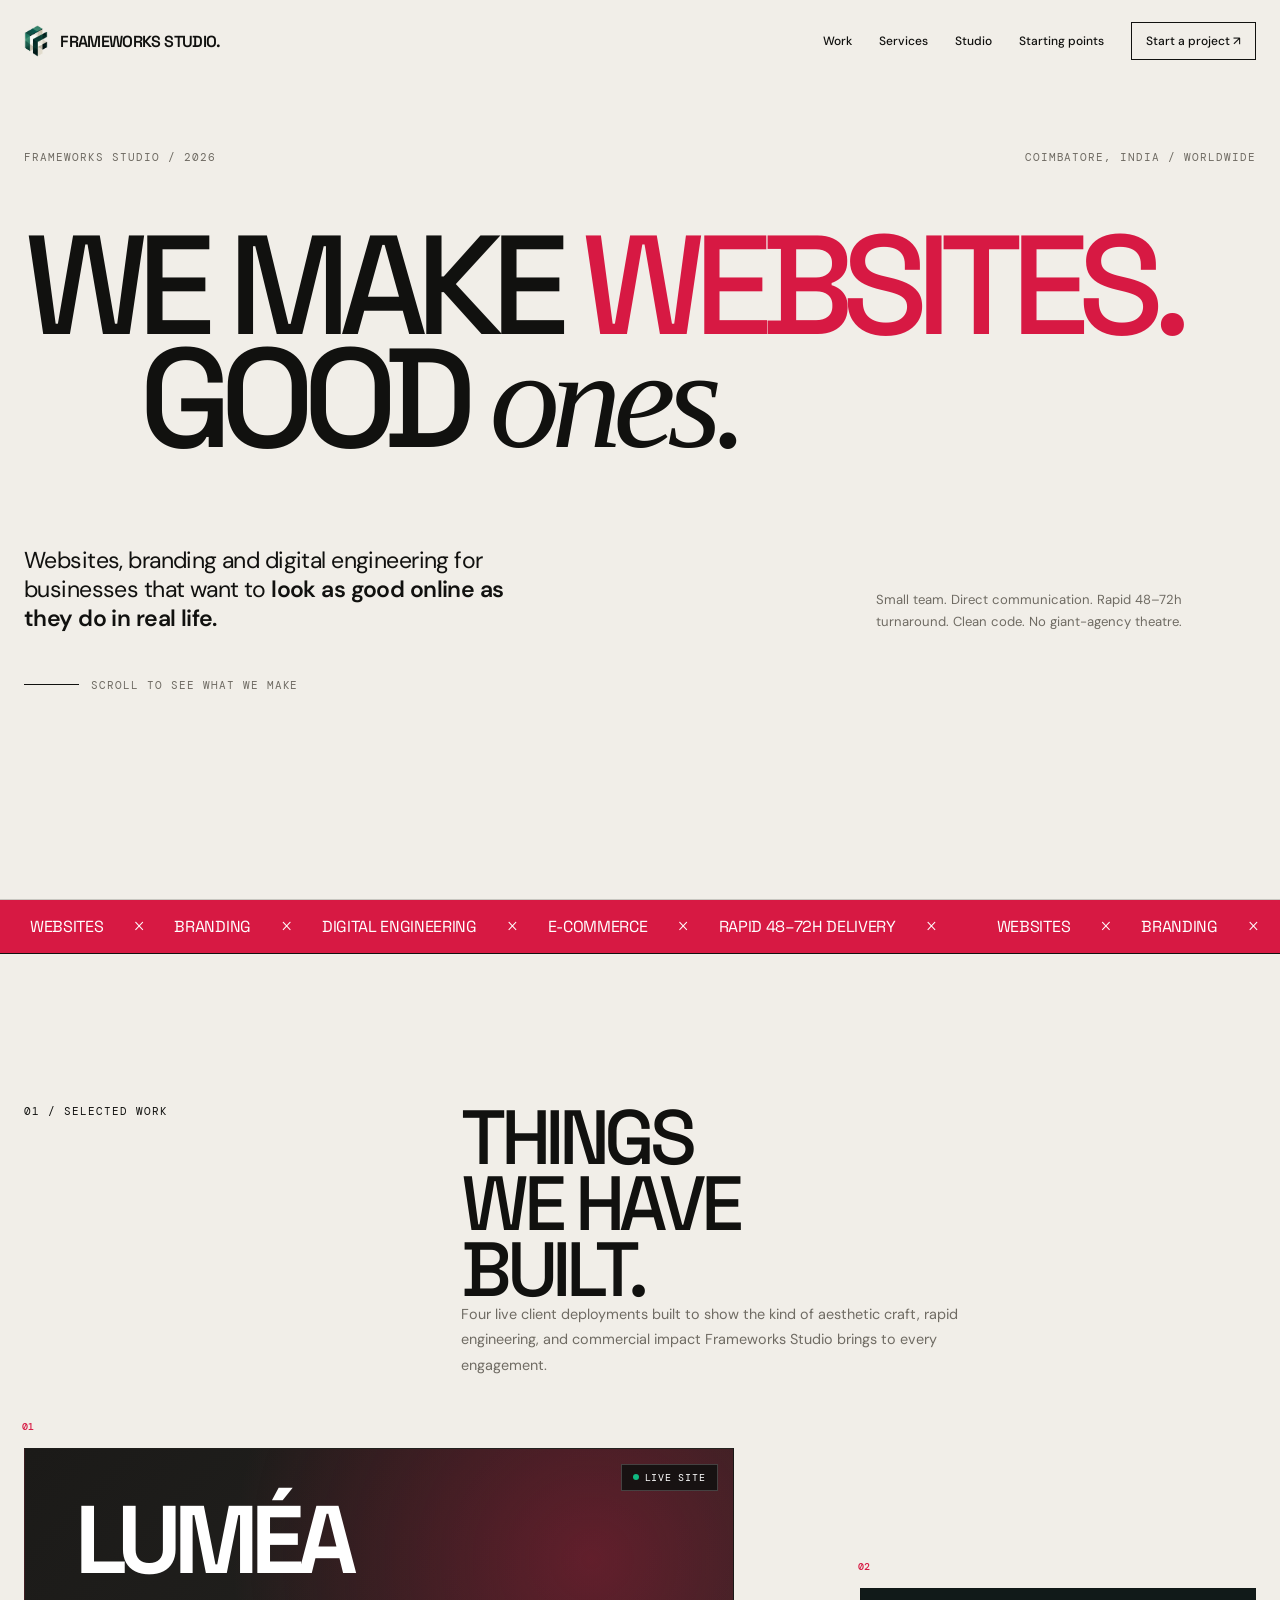
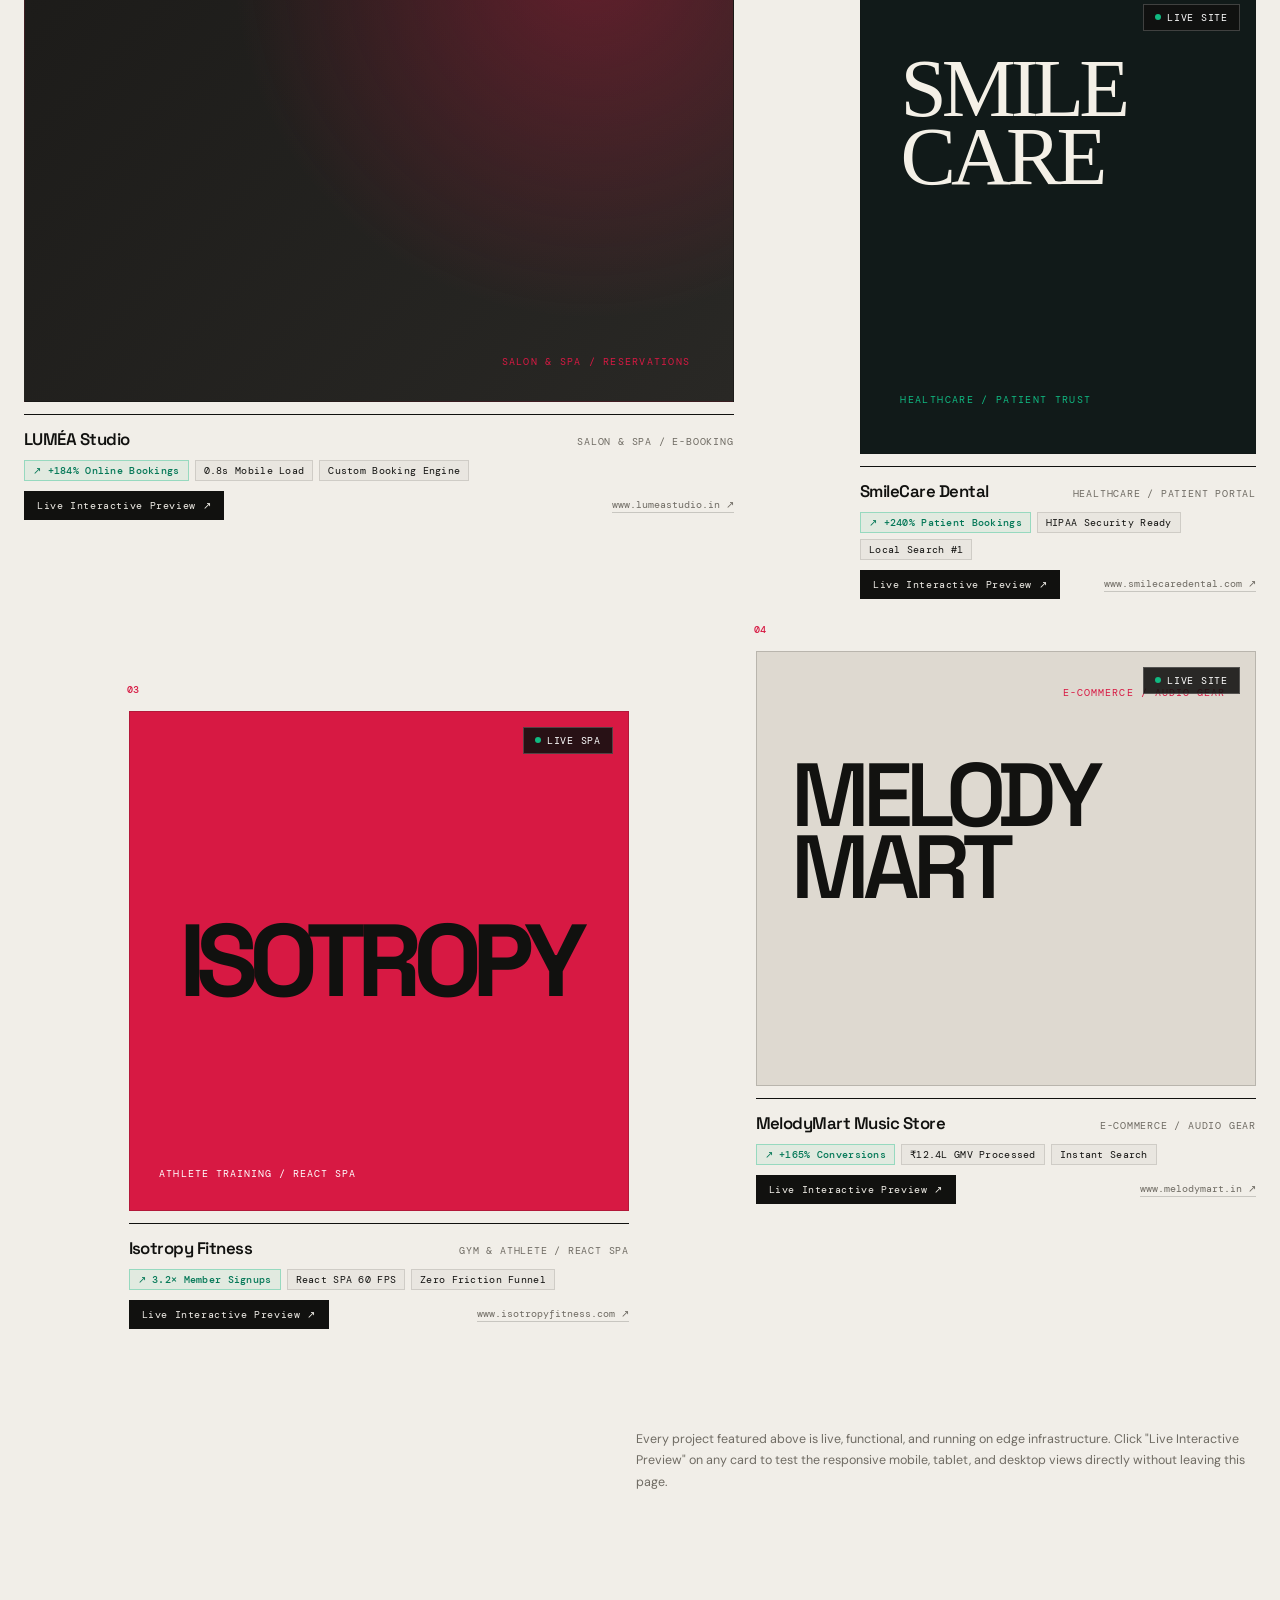
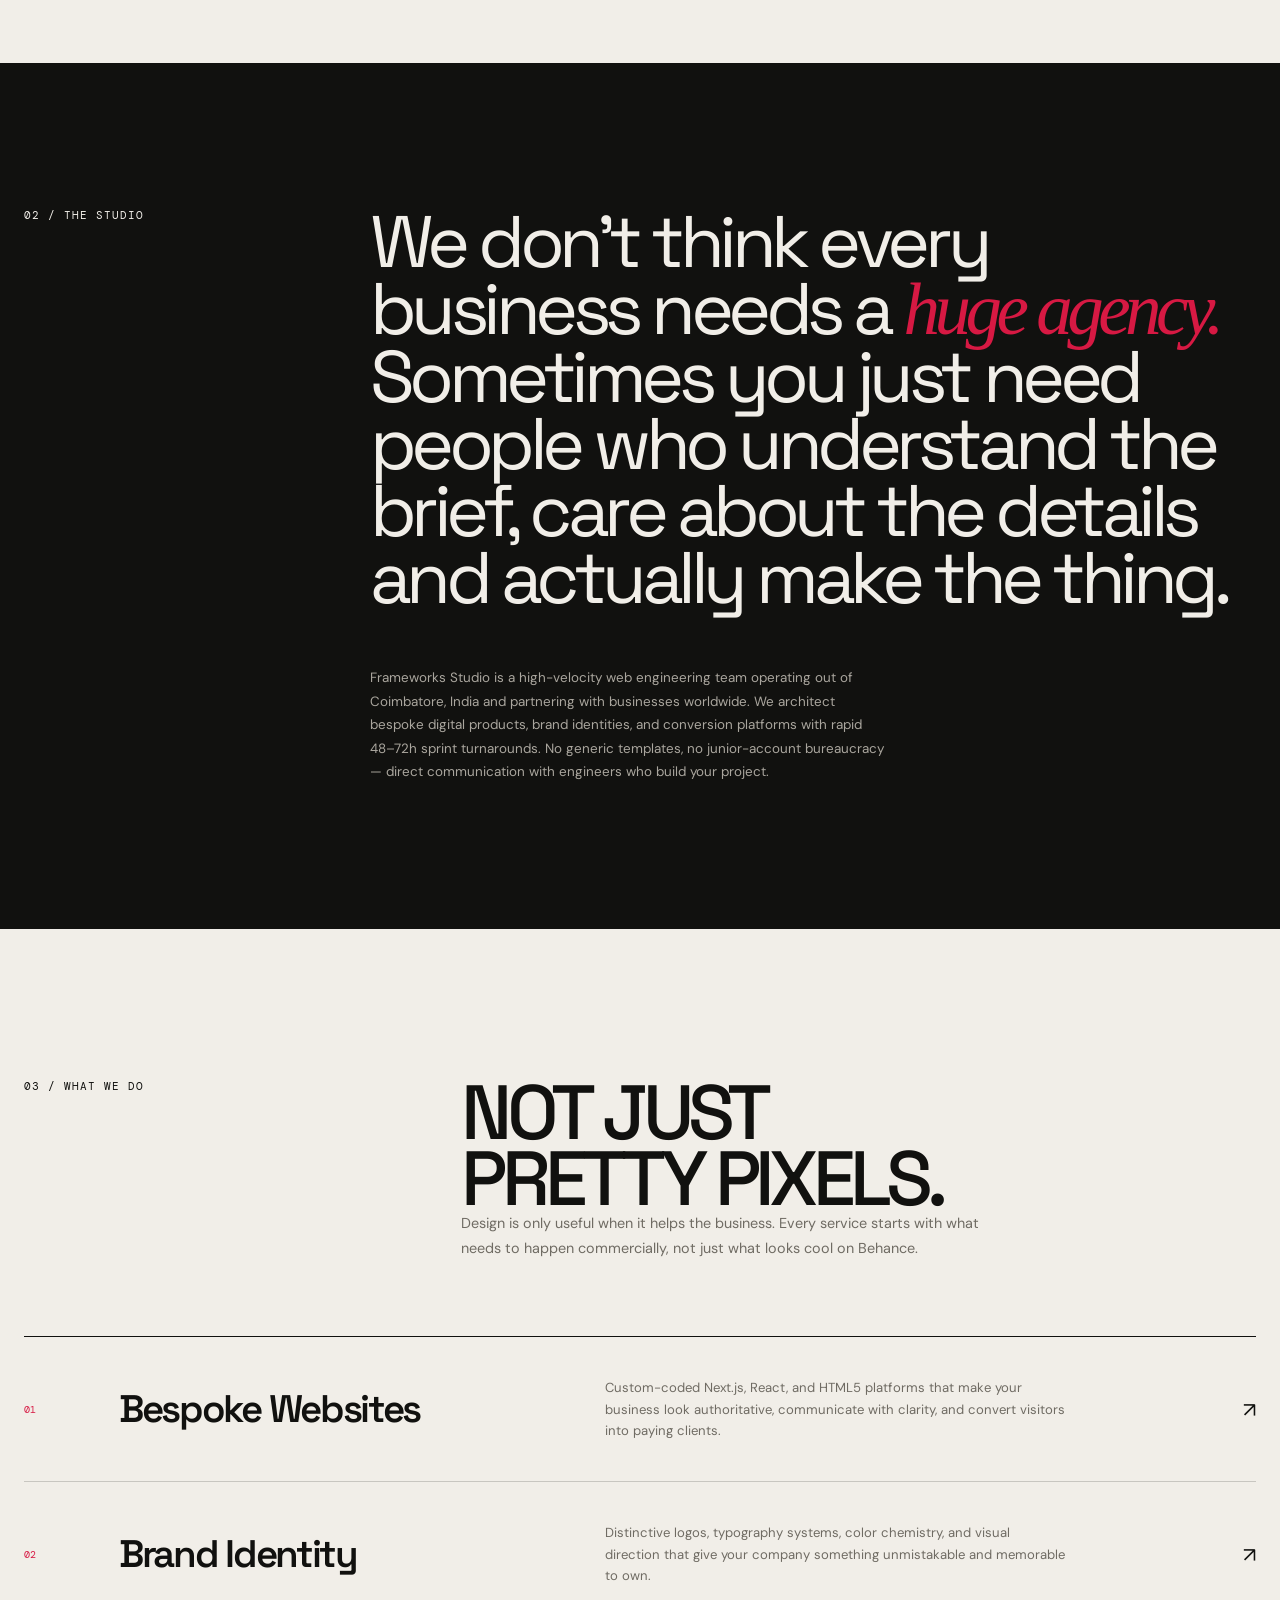
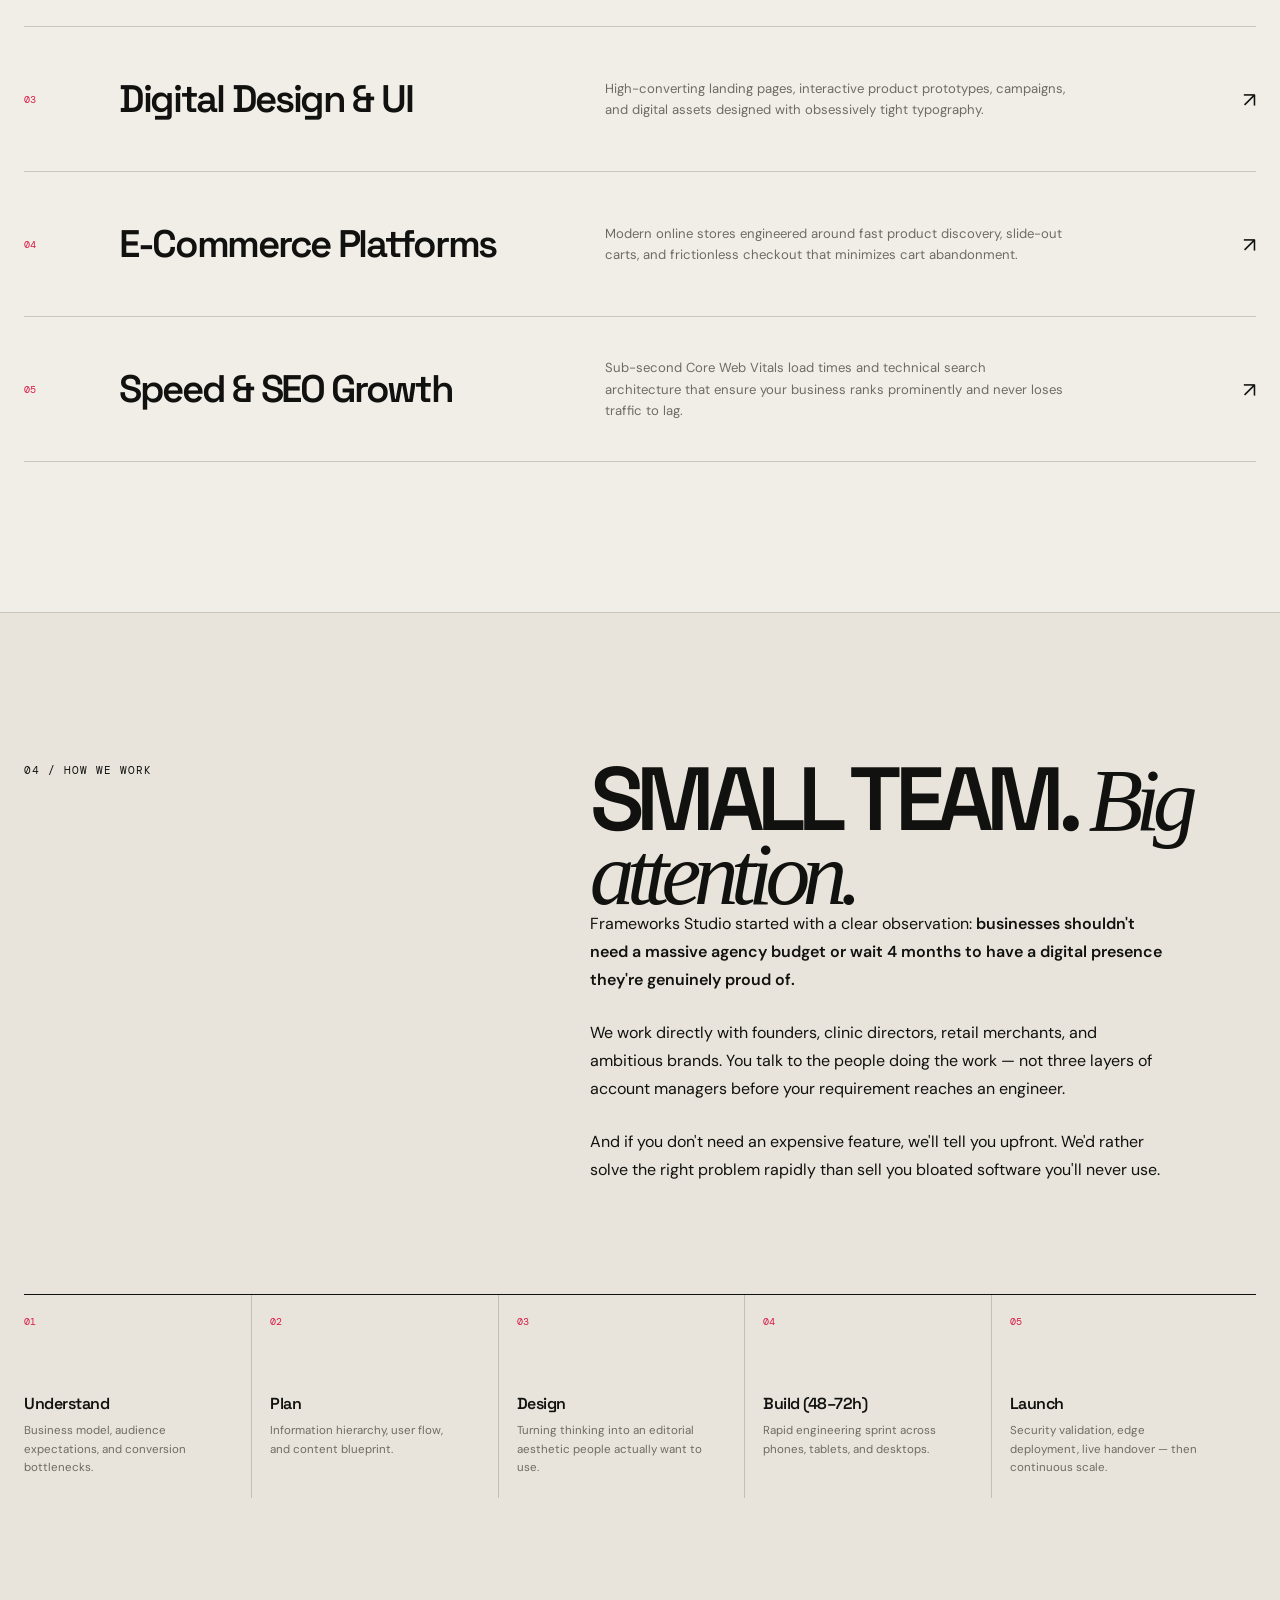
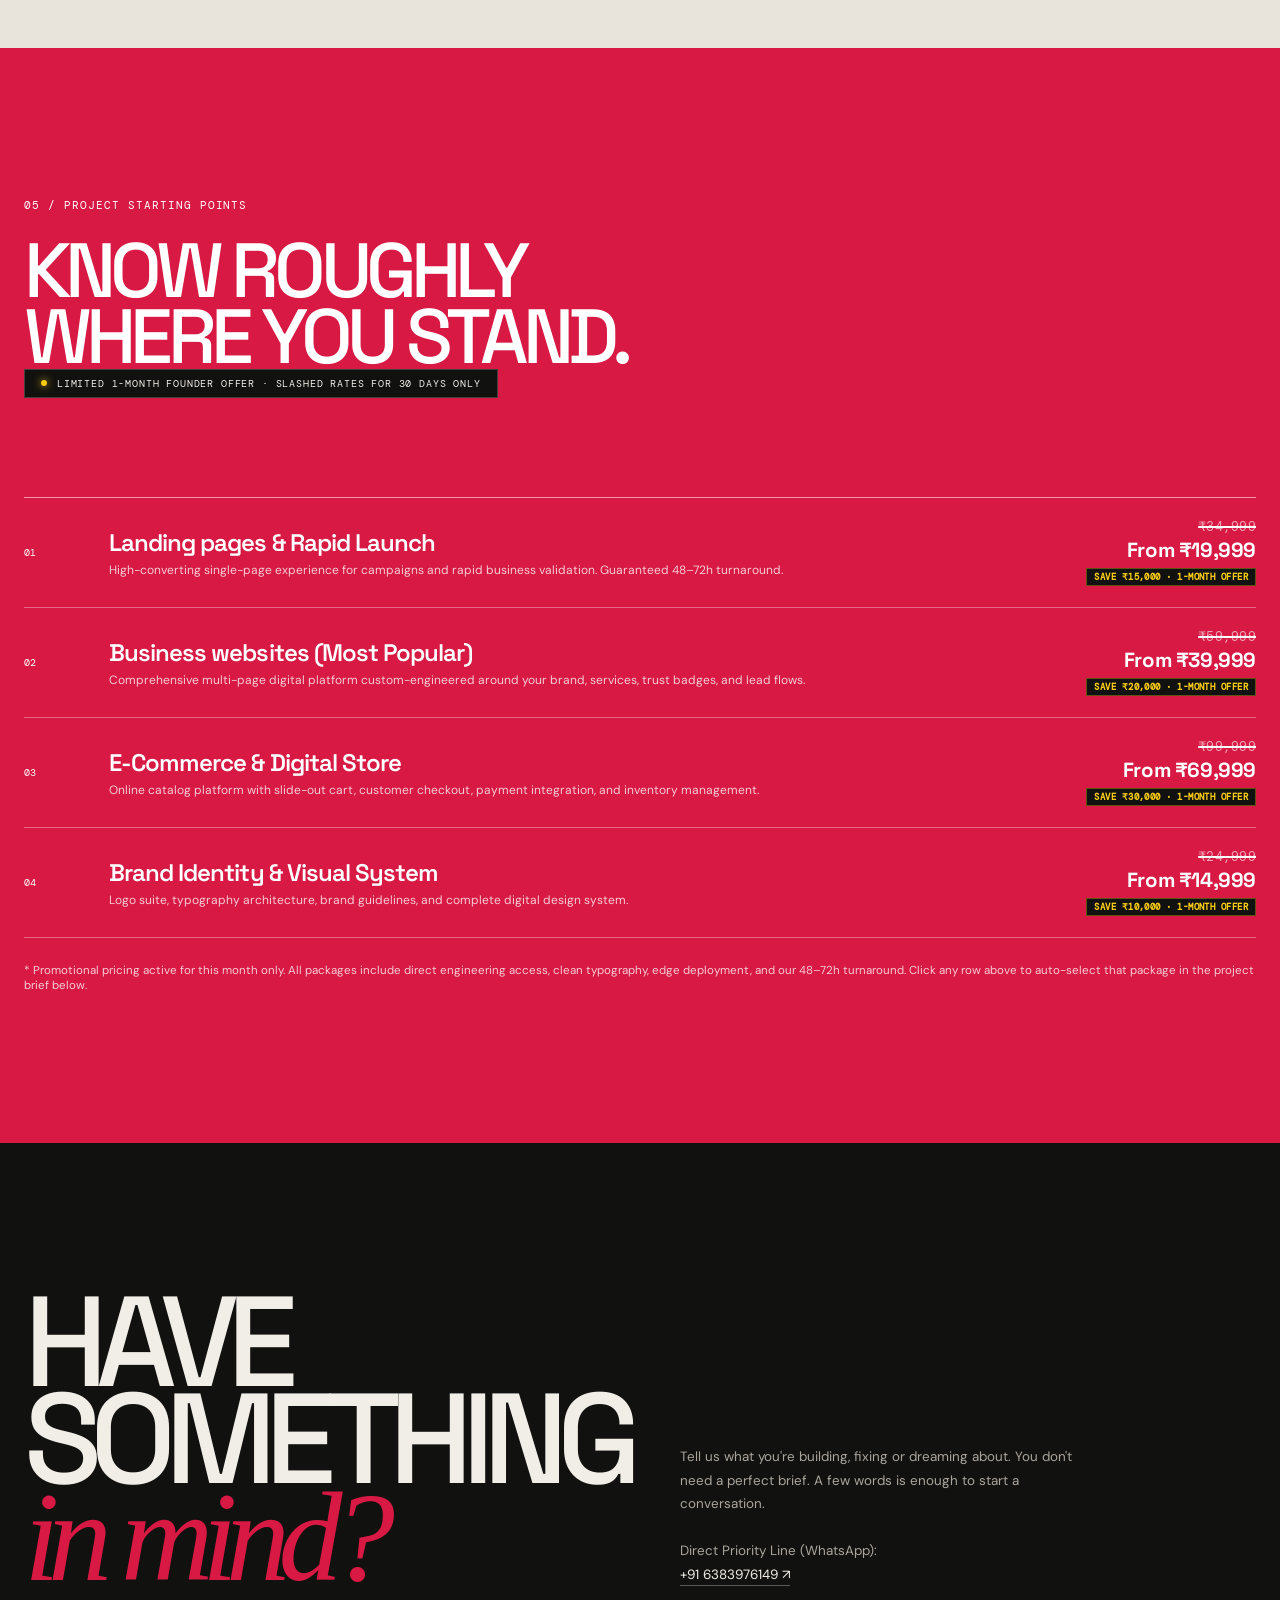
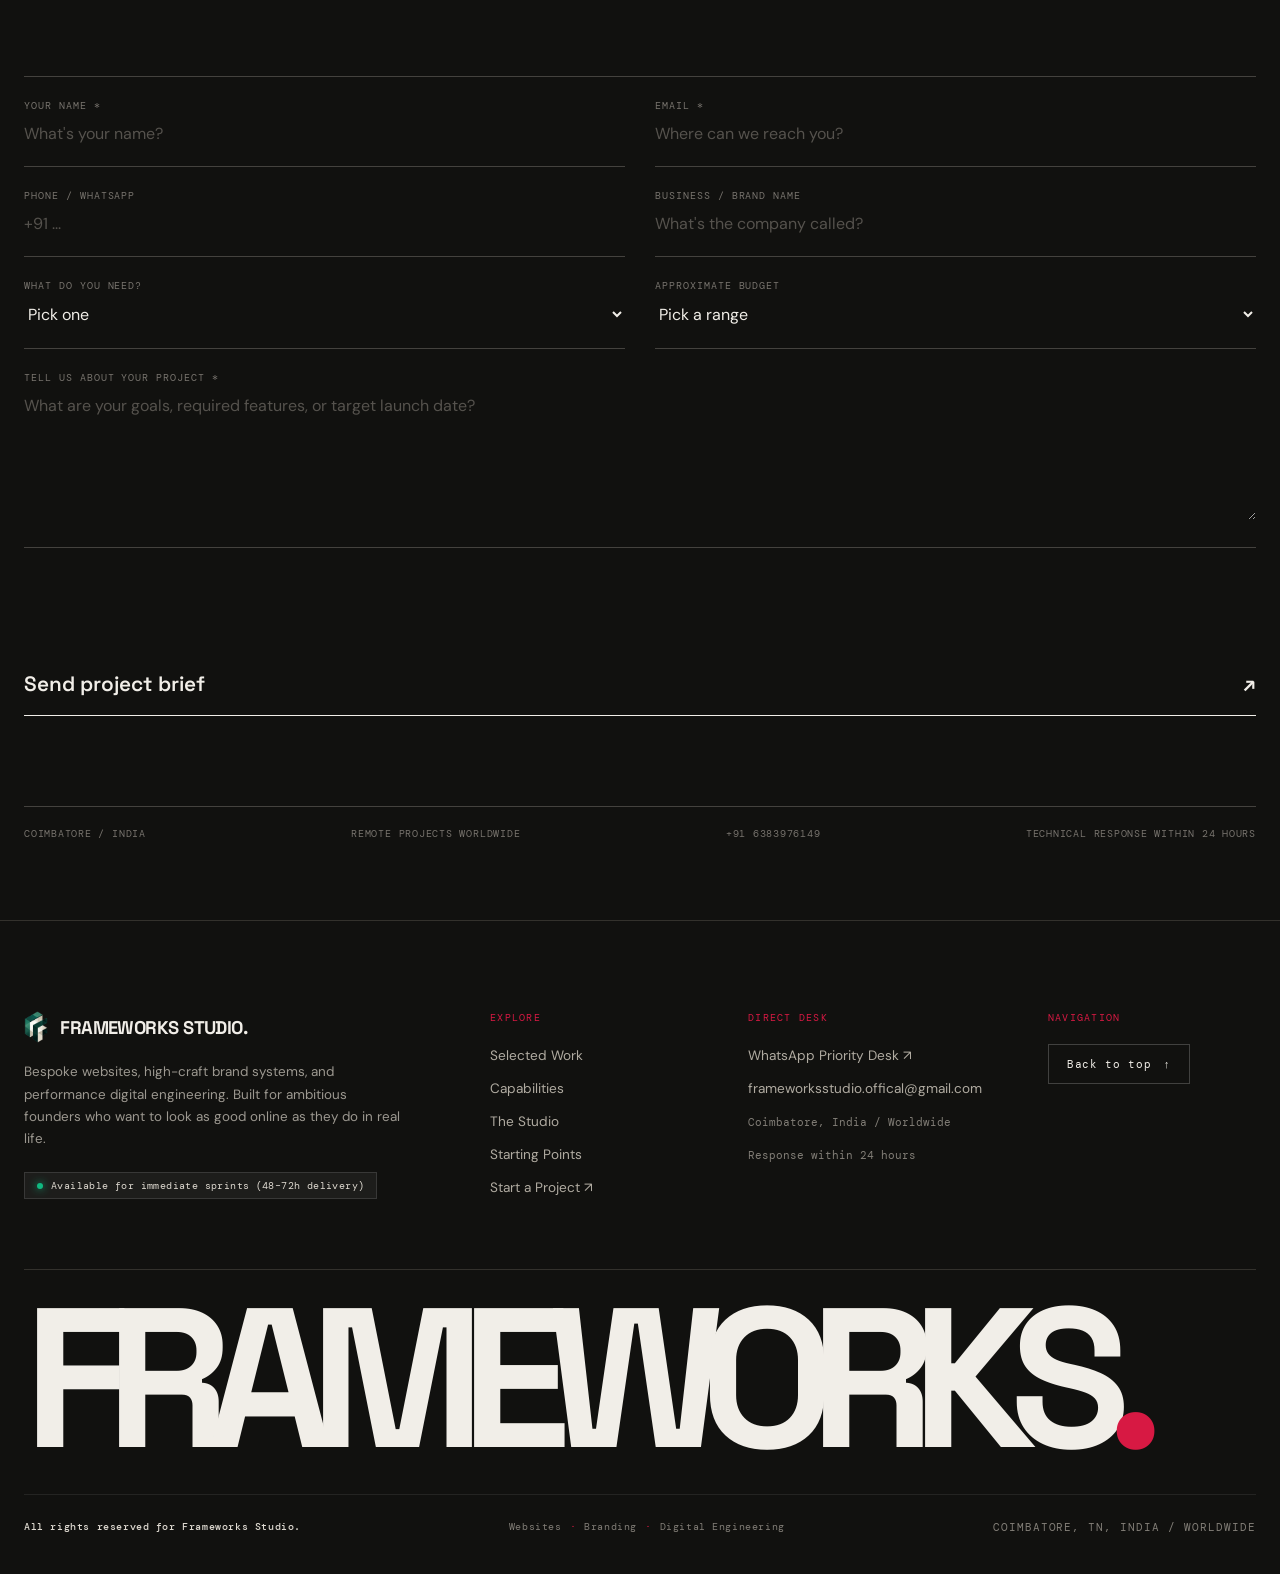
==== commit abe4fb5a: "fix: remove star from Most Popular and update contact email to frameworksstudio.offical@gmail.com" ====
--- a/index.html
+++ b/index.html
@@ -436,7 +436,7 @@
           <div class="price-row reveal" data-plan="Business Website (Special 1-Month Rate: ₹39,999, was ₹59,999)" data-service="Business Website" data-budget="₹30k – ₹60k">
             <div class="num">02</div>
             <div>
-              <h3>Business websites (⭐ Most Popular)</h3>
+              <h3>Business websites (Most Popular)</h3>
               <p>Comprehensive multi-page digital platform custom-engineered around your brand, services, trust badges, and lead flows.</p>
             </div>
             <div class="price">
@@ -623,7 +623,7 @@
           <div class="footer-col-title mono">Direct Desk</div>
           <ul class="footer-col-list">
             <li><a href="https://wa.me/916383976149?text=Hello%20Frameworks%20Studio" target="_blank" rel="noopener noreferrer">WhatsApp Priority Desk ↗</a></li>
-            <li><a href="mailto:contact@frameworksstudio.in">contact@frameworksstudio.in</a></li>
+            <li><a href="mailto:frameworksstudio.offical@gmail.com">frameworksstudio.offical@gmail.com</a></li>
             <li><span class="mono-meta">Coimbatore, India / Worldwide</span></li>
             <li><span class="mono-meta">Response within 24 hours</span></li>
           </ul>
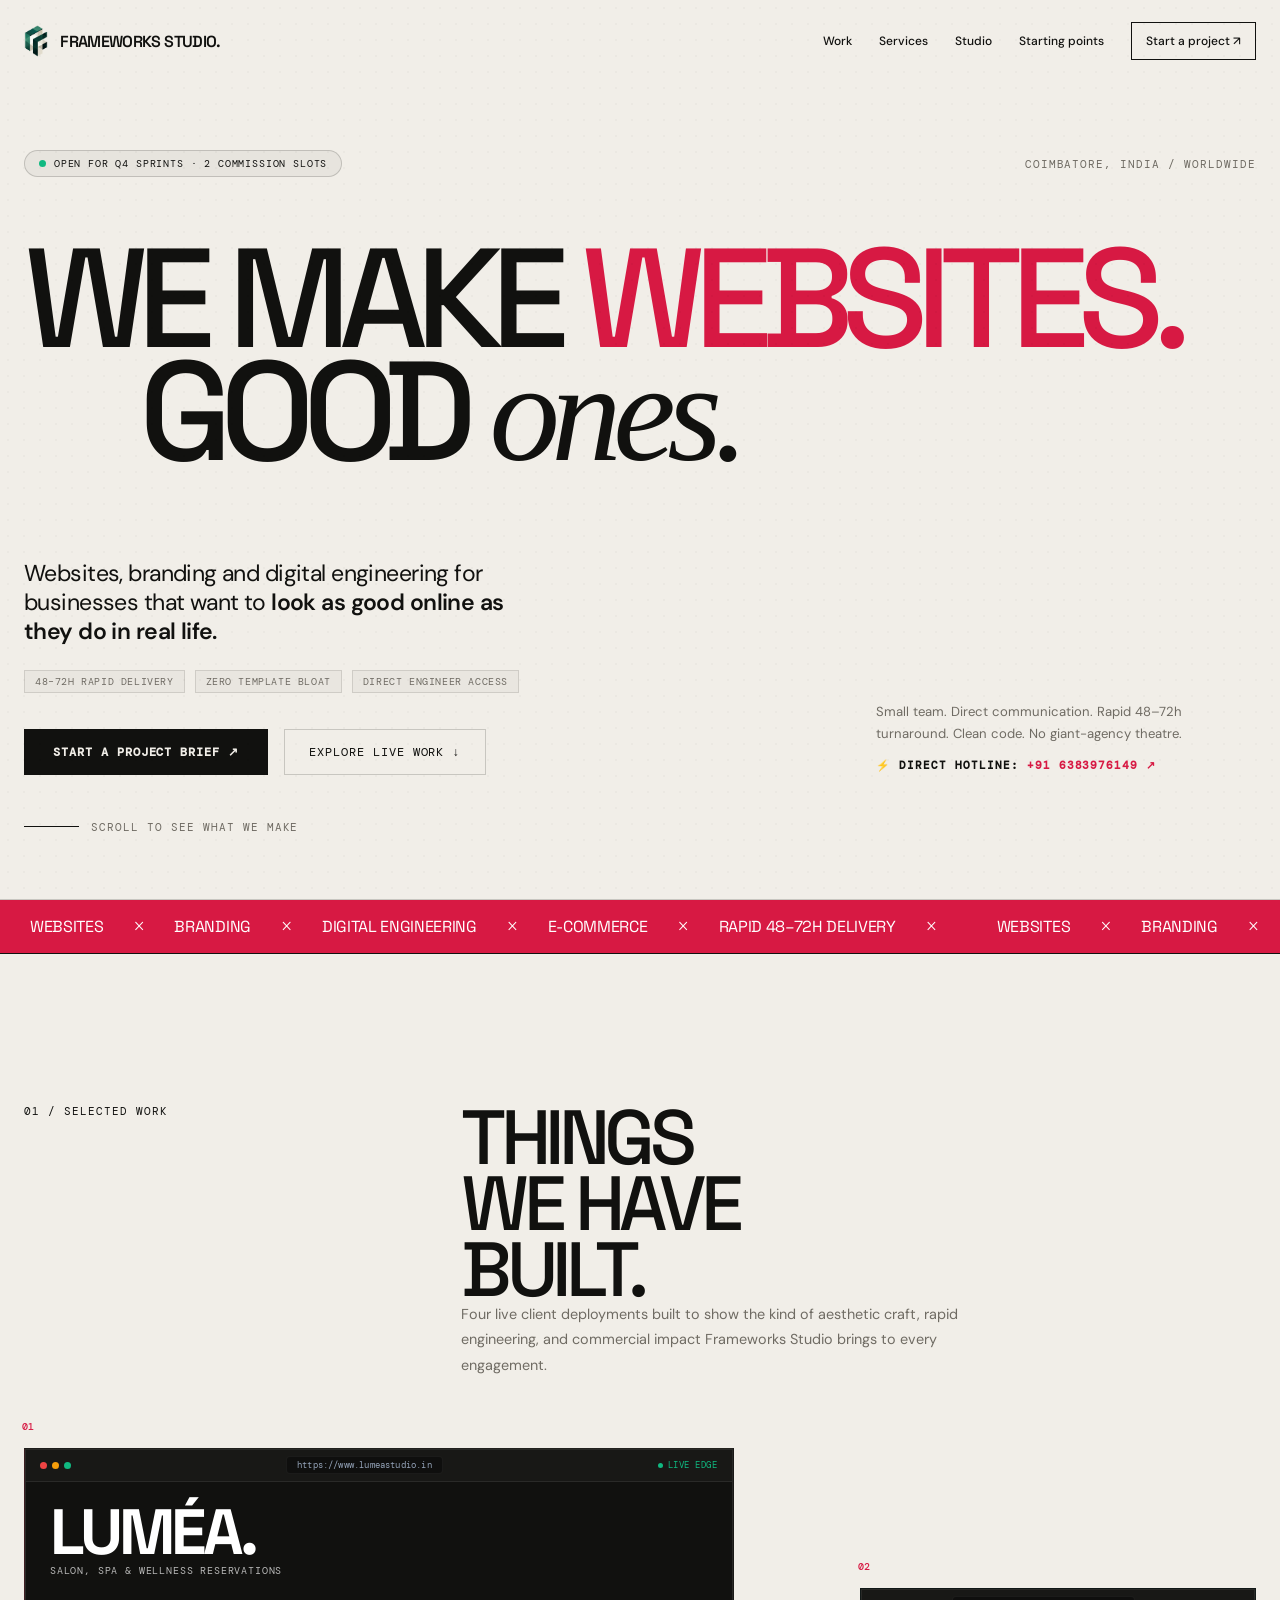
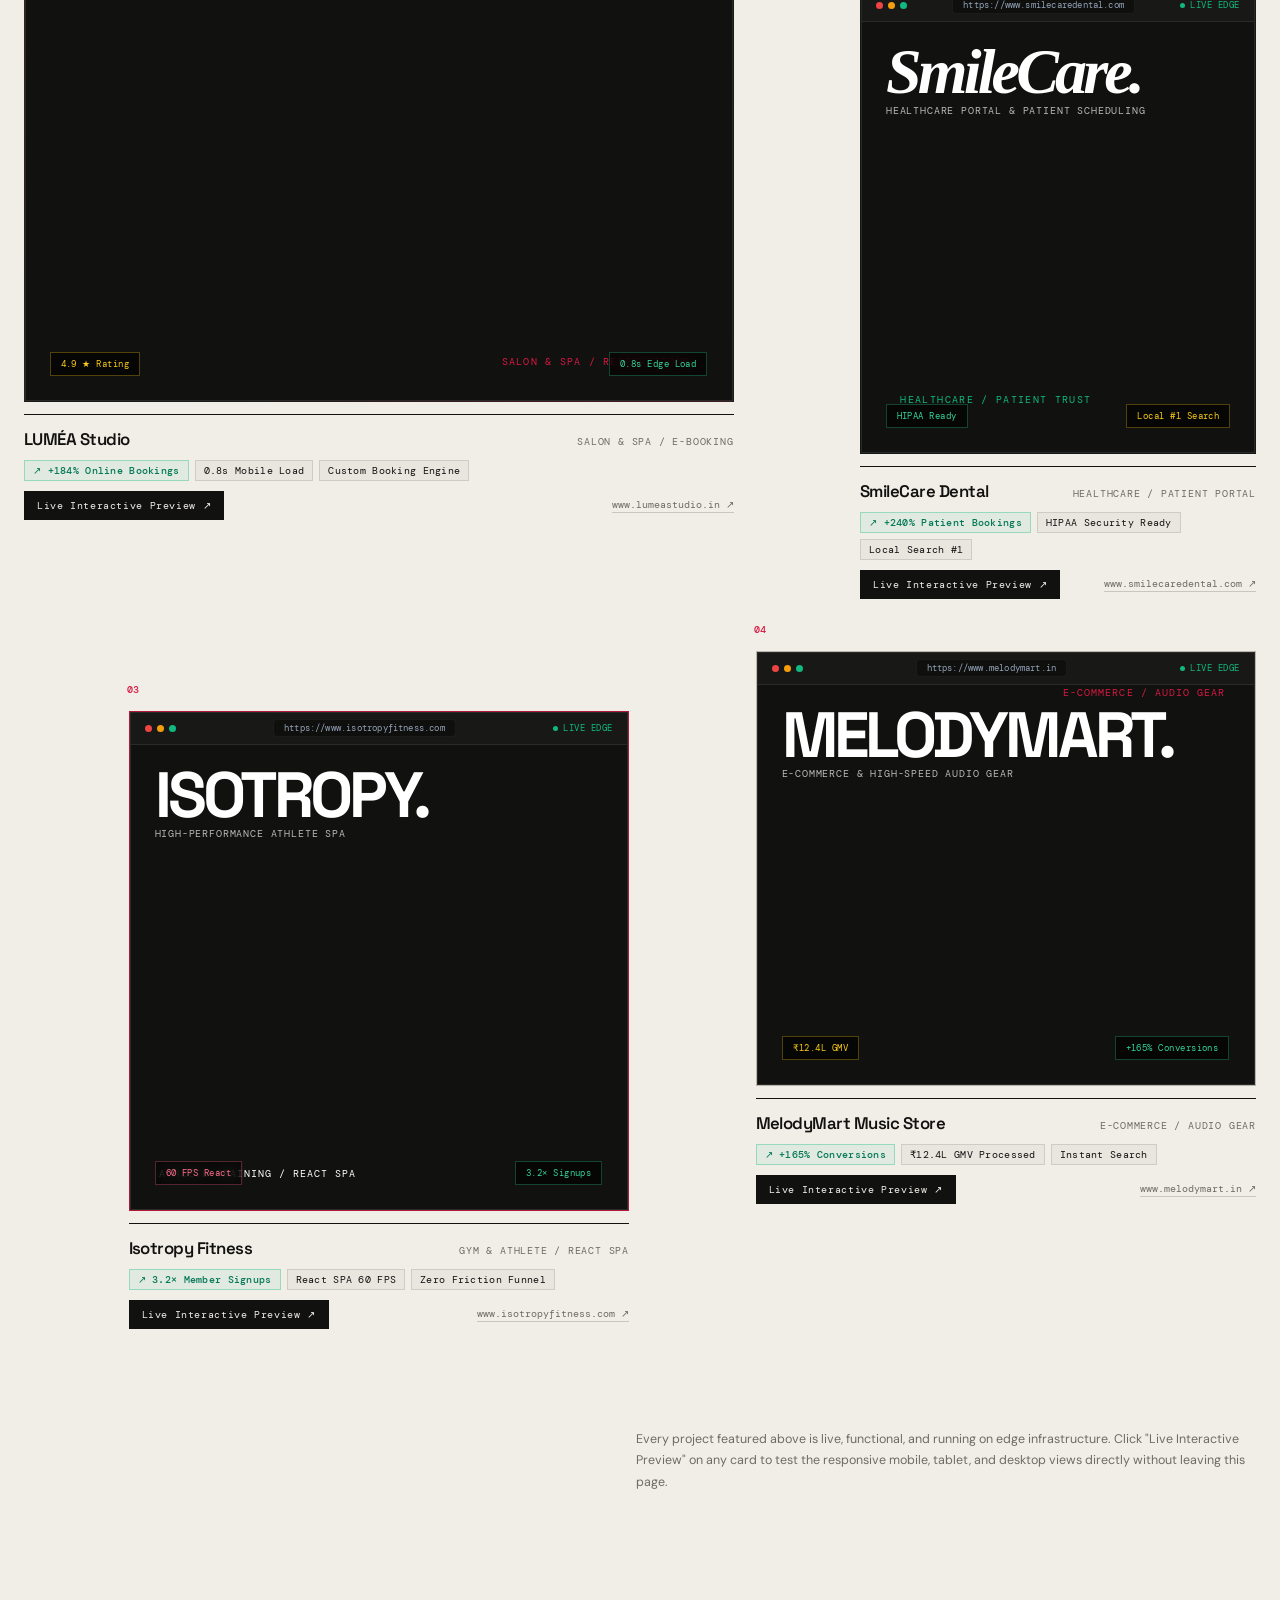
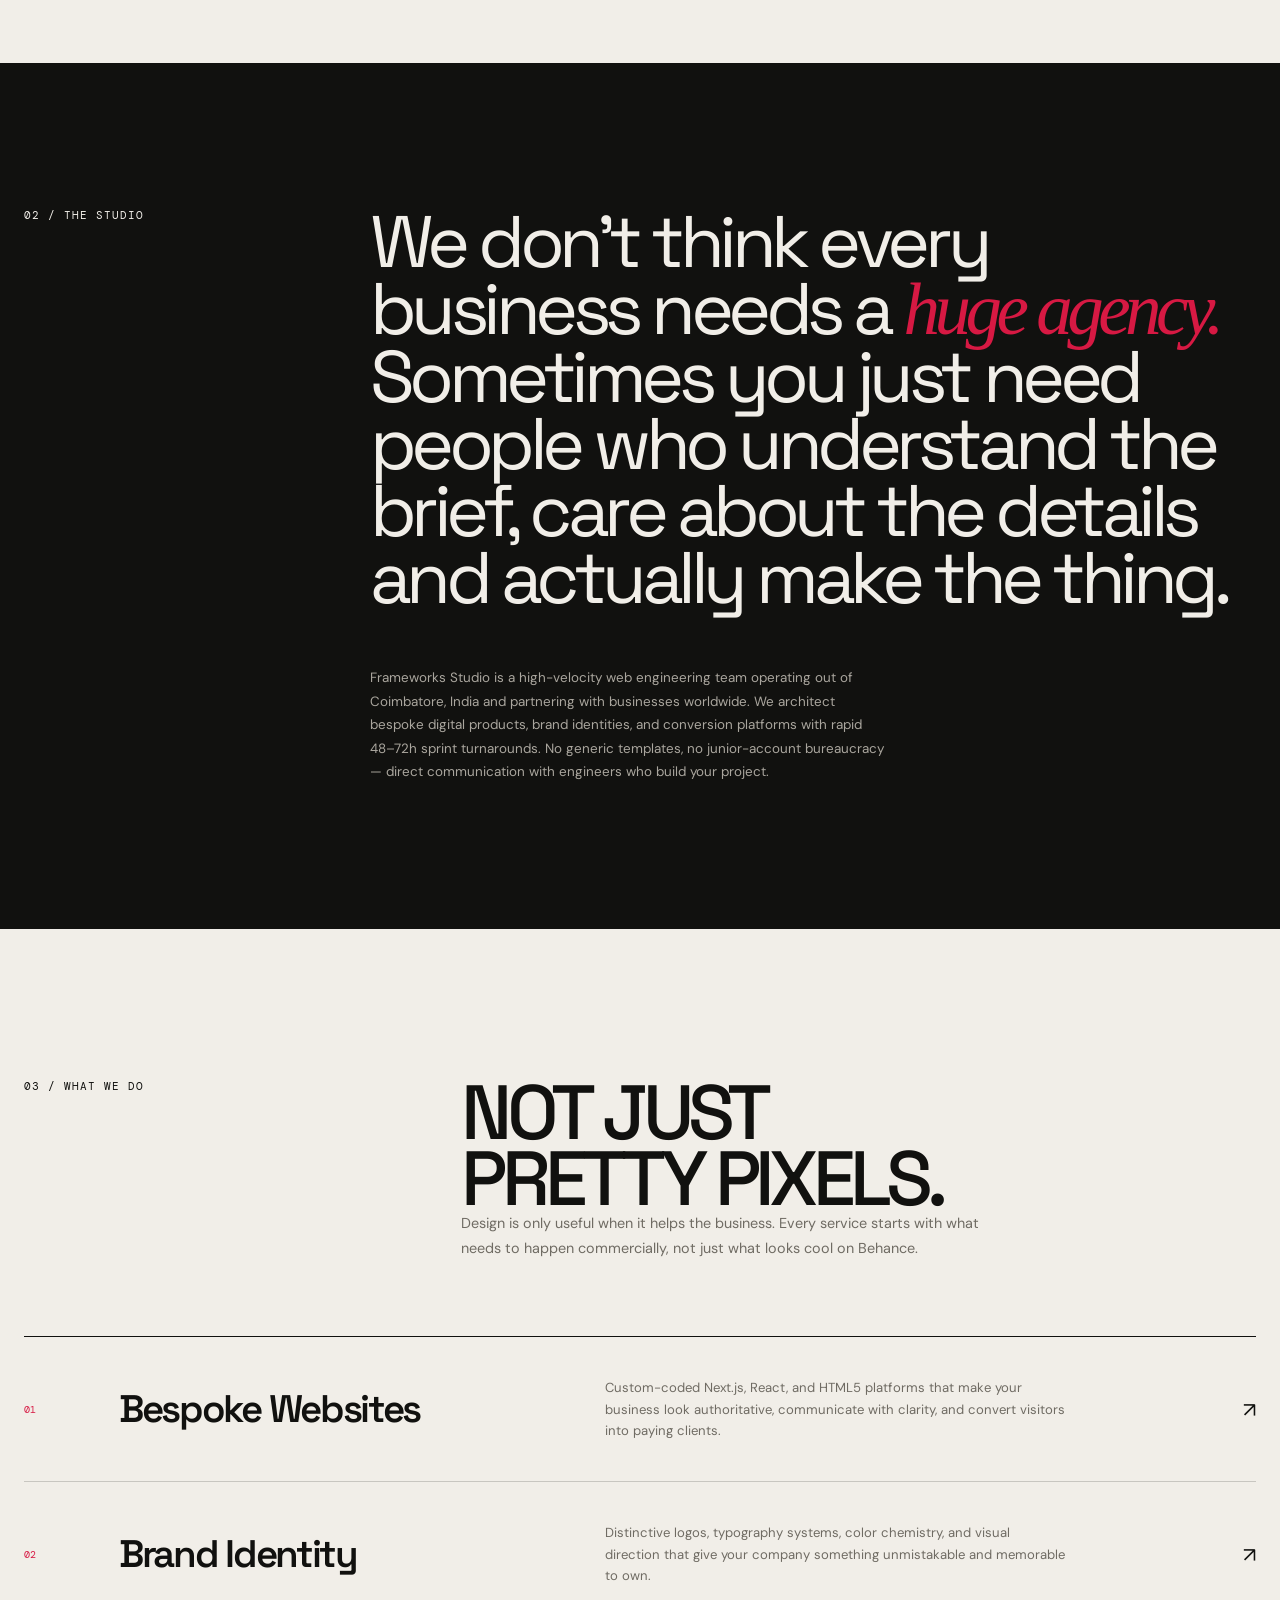
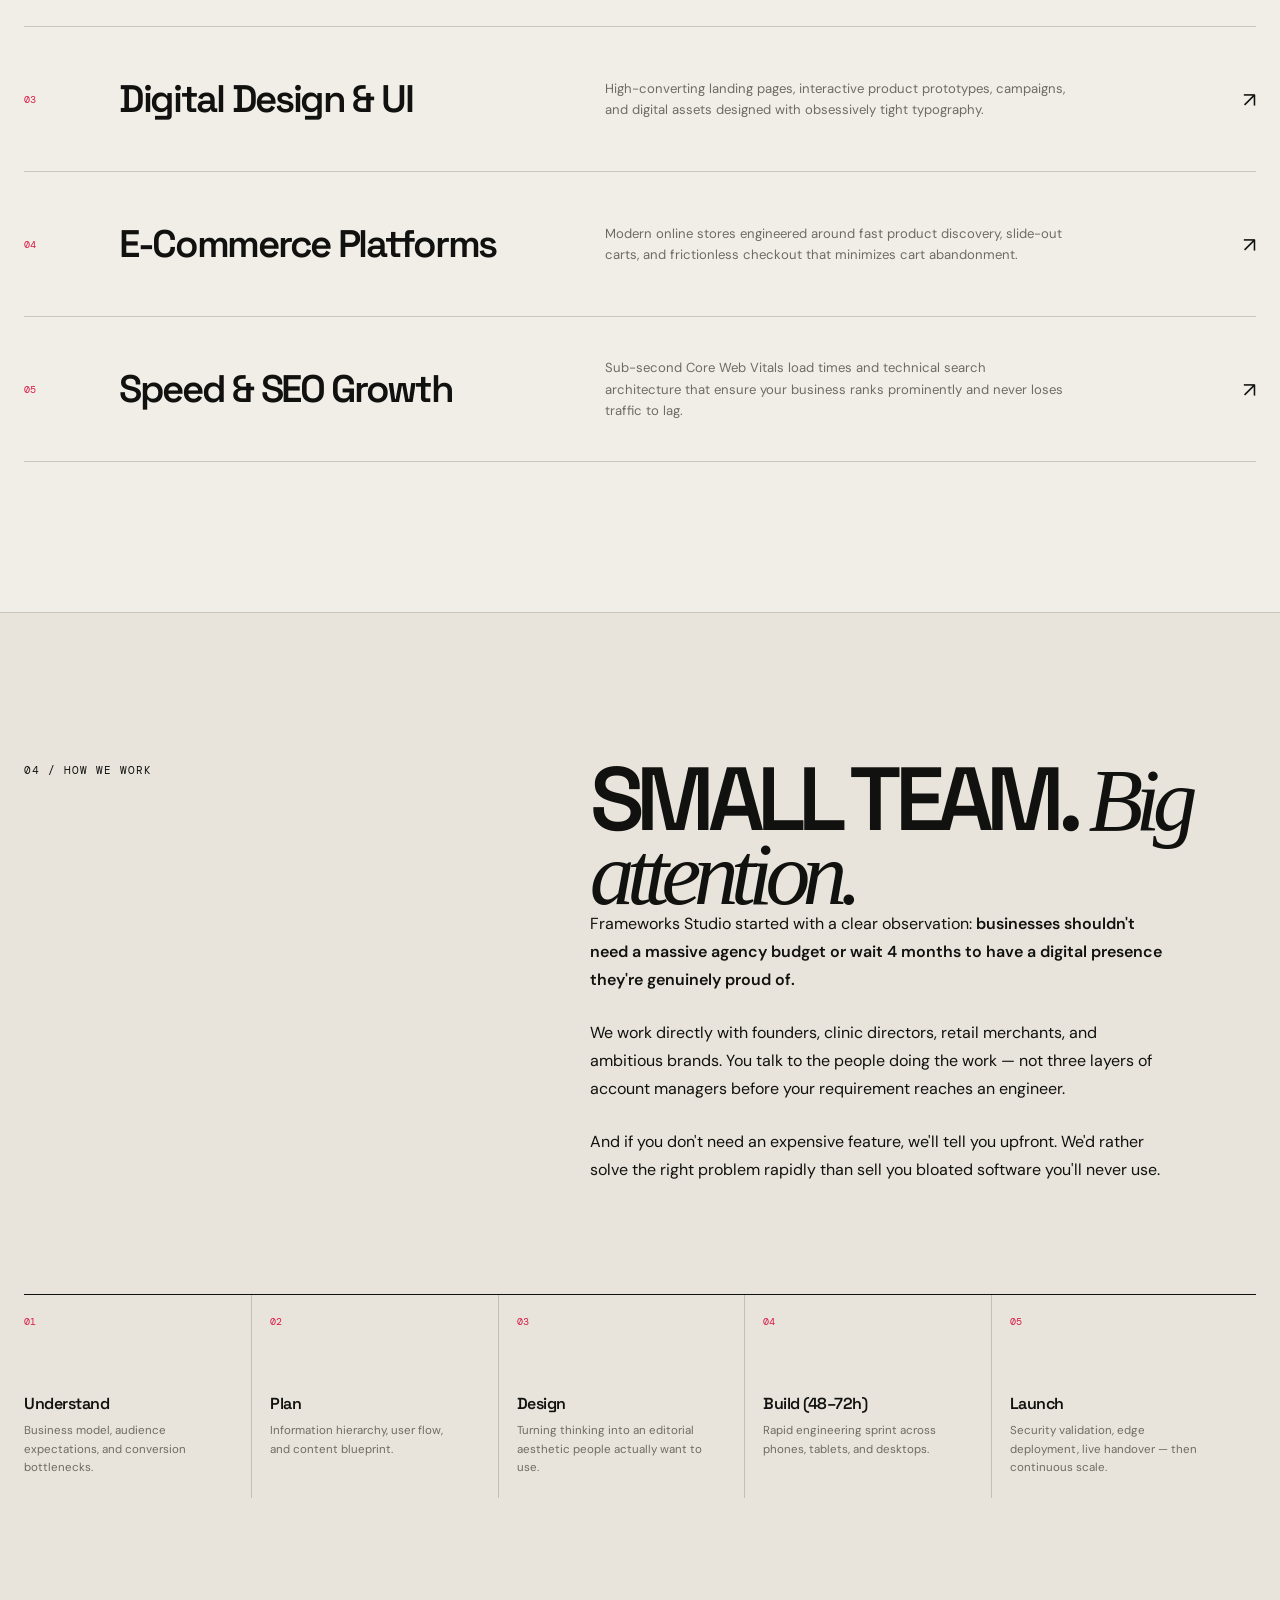
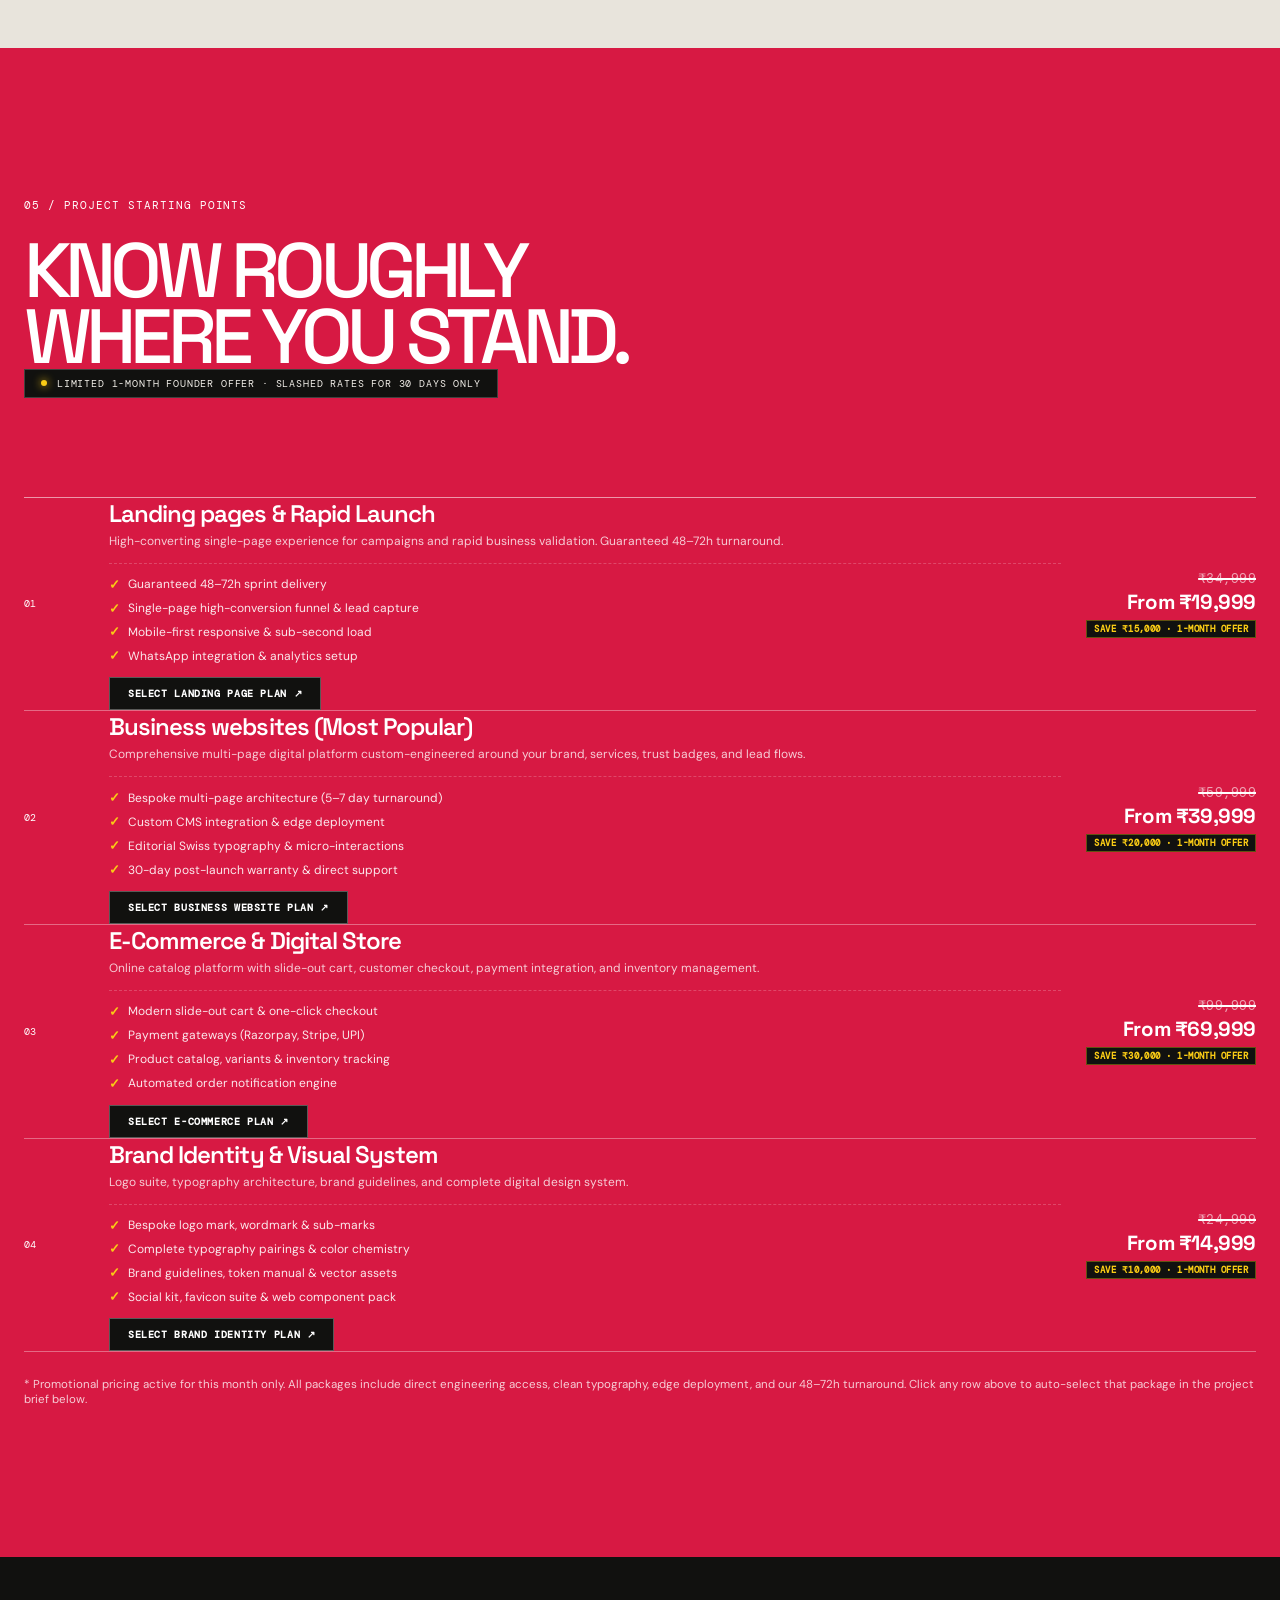
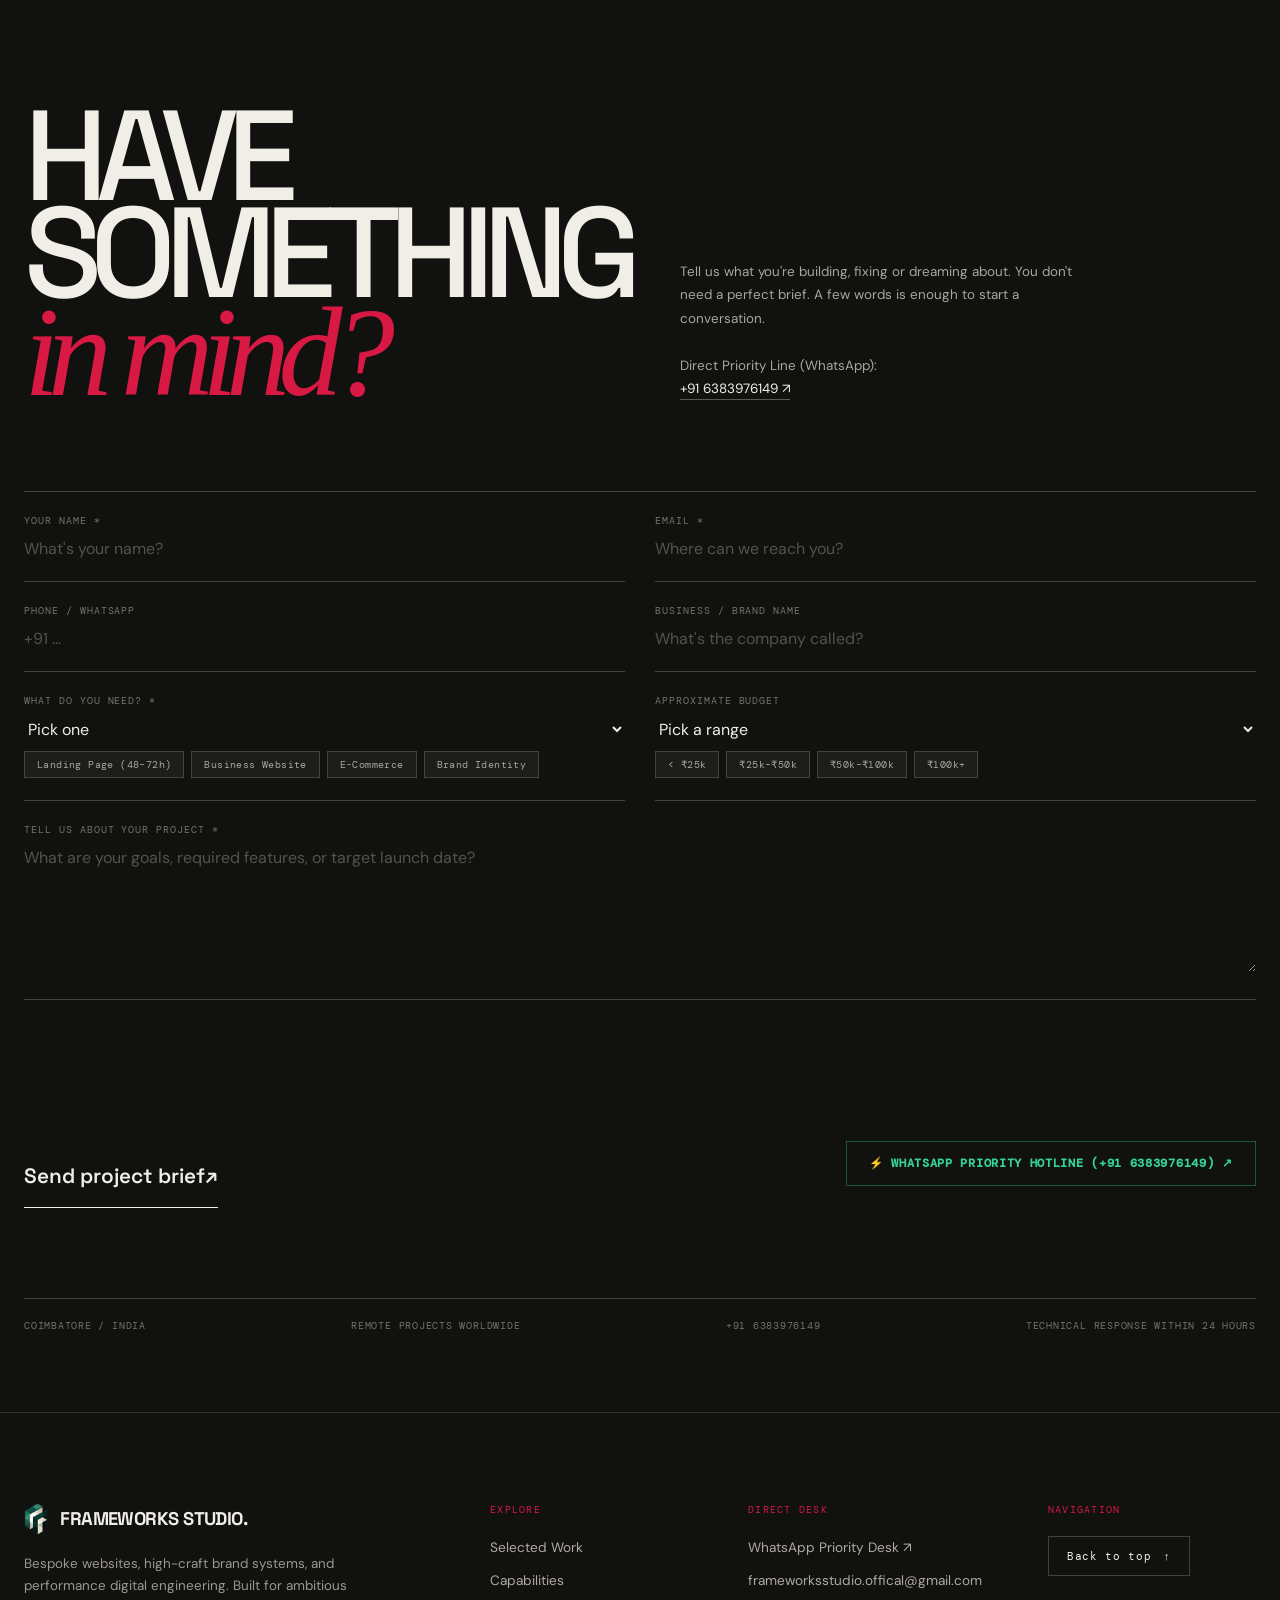
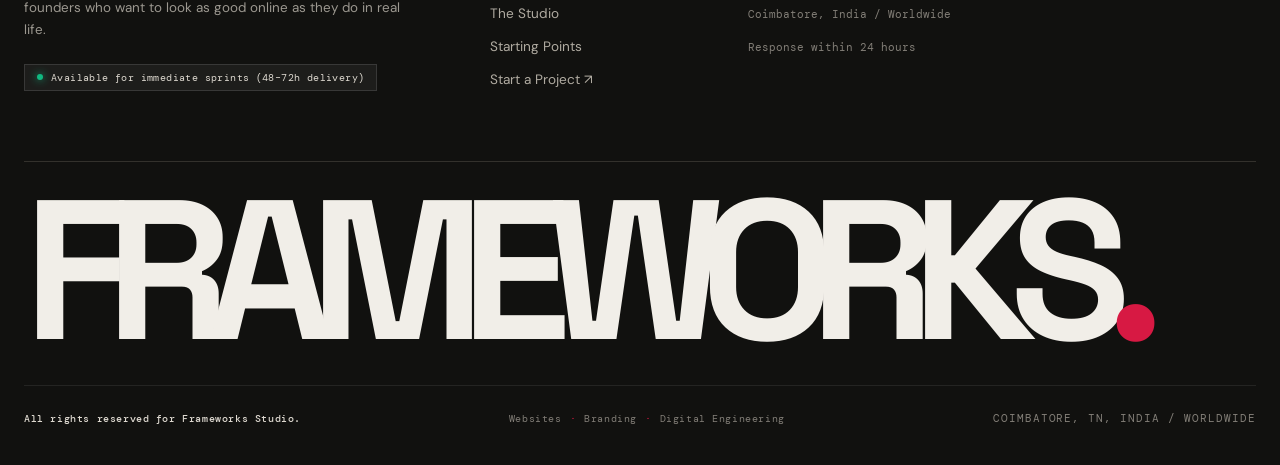
==== commit c517d3fa: "feat: complete website architecture elevation with studio frames, deliverables checklist, smart load" ====
--- a/index.html
+++ b/index.html
@@ -39,7 +39,7 @@
   <script src="https://challenges.cloudflare.com/turnstile/v0/api.js" async defer></script>
 
   <!-- Agency Swiss Editorial Stylesheet -->
-  <link rel="stylesheet" href="css/styles.css?v=3.1">
+  <link rel="stylesheet" href="css/styles.css?v=4.0">
 </head>
 
 <body class="is-loading">
@@ -103,7 +103,10 @@
     <section class="hero">
       <div class="wrap">
         <div class="hero-meta reveal">
-          <span class="mono left">Frameworks Studio / 2026</span>
+          <div class="availability-pill">
+            <span class="pulse-dot"></span>
+            <span>Open for Q4 Sprints · 2 Commission Slots</span>
+          </div>
           <span class="mono right">Coimbatore, India / Worldwide</span>
         </div>
 
@@ -116,15 +119,26 @@
         </h1>
 
         <div class="hero-bottom">
-          <p class="hero-statement reveal">
-            Websites, branding and digital engineering for businesses
-            that want to <strong>look as good online as they do in real life.</strong>
-          </p>
-
-          <p class="hero-note reveal">
-            Small team. Direct communication. Rapid 48–72h turnaround.
-            Clean code. No giant-agency theatre.
-          </p>
+          <div>
+            <p class="hero-statement reveal">
+              Websites, branding and digital engineering for businesses
+              that want to <strong>look as good online as they do in real life.</strong>
+            </p>
+            <div class="hero-tags reveal">
+              <span class="tag-pill">48–72h Rapid Delivery</span>
+              <span class="tag-pill">Zero Template Bloat</span>
+              <span class="tag-pill">Direct Engineer Access</span>
+            </div>
+            <div class="hero-actions reveal">
+              <a href="#contact" class="btn-hero-primary">Start a Project Brief ↗</a>
+              <a href="#work" class="btn-hero-secondary">Explore Live Work ↓</a>
+            </div>
+          </div>
+
+          <div class="hero-note reveal">
+            <p style="margin-bottom: 12px;">Small team. Direct communication. Rapid 48–72h turnaround. Clean code. No giant-agency theatre.</p>
+            <div class="mono" style="color: var(--ink); font-weight: 600;">⚡ Direct Hotline: <a href="https://wa.me/916383976149" target="_blank" style="color: var(--red);">+91 6383976149 ↗</a></div>
+          </div>
         </div>
 
         <div class="scroll-mark reveal">
@@ -162,7 +176,27 @@
           <article class="work-item reveal">
             <span class="project-index">01</span>
             <div class="project-visual visual-lumea" data-preview-url="https://lumea-studio-orpin.vercel.app/" data-display-url="https://www.lumeastudio.in" data-preview-title="LUMÉA Studio — Live Client Demo">
-              <span class="visual-badge"><span></span> Live Site</span>
+              <div class="browser-frame">
+                <div class="browser-bar">
+                  <div class="browser-dots">
+                    <span class="browser-dot red"></span>
+                    <span class="browser-dot amber"></span>
+                    <span class="browser-dot green"></span>
+                  </div>
+                  <div class="browser-url">https://www.lumeastudio.in</div>
+                  <div class="browser-status"><span></span>Live Edge</div>
+                </div>
+                <div class="browser-canvas">
+                  <div>
+                    <div class="canvas-hero-text">LUMÉA.</div>
+                    <div class="canvas-tagline">Salon, Spa & Wellness Reservations</div>
+                  </div>
+                  <div class="canvas-footer">
+                    <span class="canvas-badge gold">4.9 ★ Rating</span>
+                    <span class="canvas-badge emerald">0.8s Edge Load</span>
+                  </div>
+                </div>
+              </div>
             </div>
             <div class="project-caption">
               <div class="project-name">LUMÉA Studio</div>
@@ -187,7 +221,27 @@
           <article class="work-item reveal">
             <span class="project-index">02</span>
             <div class="project-visual visual-dental" data-preview-url="https://simlecare-com.vercel.app/" data-display-url="https://www.smilecaredental.com" data-preview-title="SmileCare Dental — Live Client Demo">
-              <span class="visual-badge"><span></span> Live Site</span>
+              <div class="browser-frame">
+                <div class="browser-bar">
+                  <div class="browser-dots">
+                    <span class="browser-dot red"></span>
+                    <span class="browser-dot amber"></span>
+                    <span class="browser-dot green"></span>
+                  </div>
+                  <div class="browser-url">https://www.smilecaredental.com</div>
+                  <div class="browser-status"><span></span>Live Edge</div>
+                </div>
+                <div class="browser-canvas">
+                  <div>
+                    <div class="canvas-hero-text" style="font-family: var(--serif); font-style: italic;">SmileCare.</div>
+                    <div class="canvas-tagline">Healthcare Portal & Patient Scheduling</div>
+                  </div>
+                  <div class="canvas-footer">
+                    <span class="canvas-badge emerald">HIPAA Ready</span>
+                    <span class="canvas-badge gold">Local #1 Search</span>
+                  </div>
+                </div>
+              </div>
             </div>
             <div class="project-caption">
               <div class="project-name">SmileCare Dental</div>
@@ -212,7 +266,27 @@
           <article class="work-item reveal">
             <span class="project-index">03</span>
             <div class="project-visual visual-fitness" data-preview-url="https://isotropy-nine.vercel.app/" data-display-url="https://www.isotropyfitness.com" data-preview-title="Isotropy Fitness — Live Client Demo">
-              <span class="visual-badge"><span></span> Live SPA</span>
+              <div class="browser-frame">
+                <div class="browser-bar">
+                  <div class="browser-dots">
+                    <span class="browser-dot red"></span>
+                    <span class="browser-dot amber"></span>
+                    <span class="browser-dot green"></span>
+                  </div>
+                  <div class="browser-url">https://www.isotropyfitness.com</div>
+                  <div class="browser-status"><span></span>Live Edge</div>
+                </div>
+                <div class="browser-canvas">
+                  <div>
+                    <div class="canvas-hero-text">ISOTROPY.</div>
+                    <div class="canvas-tagline">High-Performance Athlete SPA</div>
+                  </div>
+                  <div class="canvas-footer">
+                    <span class="canvas-badge crimson">60 FPS React</span>
+                    <span class="canvas-badge emerald">3.2× Signups</span>
+                  </div>
+                </div>
+              </div>
             </div>
             <div class="project-caption">
               <div class="project-name">Isotropy Fitness</div>
@@ -237,7 +311,27 @@
           <article class="work-item reveal">
             <span class="project-index">04</span>
             <div class="project-visual visual-music" data-preview-url="https://melodymart-com.vercel.app/" data-display-url="https://www.melodymart.in" data-preview-title="MelodyMart Music — Live Client Demo">
-              <span class="visual-badge"><span></span> Live Site</span>
+              <div class="browser-frame">
+                <div class="browser-bar">
+                  <div class="browser-dots">
+                    <span class="browser-dot red"></span>
+                    <span class="browser-dot amber"></span>
+                    <span class="browser-dot green"></span>
+                  </div>
+                  <div class="browser-url">https://www.melodymart.in</div>
+                  <div class="browser-status"><span></span>Live Edge</div>
+                </div>
+                <div class="browser-canvas">
+                  <div>
+                    <div class="canvas-hero-text">MELODYMART.</div>
+                    <div class="canvas-tagline">E-Commerce & High-Speed Audio Gear</div>
+                  </div>
+                  <div class="canvas-footer">
+                    <span class="canvas-badge gold">₹12.4L GMV</span>
+                    <span class="canvas-badge emerald">+165% Conversions</span>
+                  </div>
+                </div>
+              </div>
             </div>
             <div class="project-caption">
               <div class="project-name">MelodyMart Music Store</div>
@@ -424,6 +518,13 @@
             <div>
               <h3>Landing pages & Rapid Launch</h3>
               <p>High-converting single-page experience for campaigns and rapid business validation. Guaranteed 48–72h turnaround.</p>
+              <div class="price-scope">
+                <div class="price-scope-item"><span class="check">✓</span> Guaranteed 48–72h sprint delivery</div>
+                <div class="price-scope-item"><span class="check">✓</span> Single-page high-conversion funnel & lead capture</div>
+                <div class="price-scope-item"><span class="check">✓</span> Mobile-first responsive & sub-second load</div>
+                <div class="price-scope-item"><span class="check">✓</span> WhatsApp integration & analytics setup</div>
+              </div>
+              <button class="btn-select-tier" type="button">Select Landing Page Plan ↗</button>
             </div>
             <div class="price">
               <span class="price-original">₹34,999</span>
@@ -438,6 +539,13 @@
             <div>
               <h3>Business websites (Most Popular)</h3>
               <p>Comprehensive multi-page digital platform custom-engineered around your brand, services, trust badges, and lead flows.</p>
+              <div class="price-scope">
+                <div class="price-scope-item"><span class="check">✓</span> Bespoke multi-page architecture (5–7 day turnaround)</div>
+                <div class="price-scope-item"><span class="check">✓</span> Custom CMS integration & edge deployment</div>
+                <div class="price-scope-item"><span class="check">✓</span> Editorial Swiss typography & micro-interactions</div>
+                <div class="price-scope-item"><span class="check">✓</span> 30-day post-launch warranty & direct support</div>
+              </div>
+              <button class="btn-select-tier" type="button">Select Business Website Plan ↗</button>
             </div>
             <div class="price">
               <span class="price-original">₹59,999</span>
@@ -452,6 +560,13 @@
             <div>
               <h3>E-Commerce & Digital Store</h3>
               <p>Online catalog platform with slide-out cart, customer checkout, payment integration, and inventory management.</p>
+              <div class="price-scope">
+                <div class="price-scope-item"><span class="check">✓</span> Modern slide-out cart & one-click checkout</div>
+                <div class="price-scope-item"><span class="check">✓</span> Payment gateways (Razorpay, Stripe, UPI)</div>
+                <div class="price-scope-item"><span class="check">✓</span> Product catalog, variants & inventory tracking</div>
+                <div class="price-scope-item"><span class="check">✓</span> Automated order notification engine</div>
+              </div>
+              <button class="btn-select-tier" type="button">Select E-Commerce Plan ↗</button>
             </div>
             <div class="price">
               <span class="price-original">₹99,999</span>
@@ -466,6 +581,13 @@
             <div>
               <h3>Brand Identity & Visual System</h3>
               <p>Logo suite, typography architecture, brand guidelines, and complete digital design system.</p>
+              <div class="price-scope">
+                <div class="price-scope-item"><span class="check">✓</span> Bespoke logo mark, wordmark & sub-marks</div>
+                <div class="price-scope-item"><span class="check">✓</span> Complete typography pairings & color chemistry</div>
+                <div class="price-scope-item"><span class="check">✓</span> Brand guidelines, token manual & vector assets</div>
+                <div class="price-scope-item"><span class="check">✓</span> Social kit, favicon suite & web component pack</div>
+              </div>
+              <button class="btn-select-tier" type="button">Select Brand Identity Plan ↗</button>
             </div>
             <div class="price">
               <span class="price-original">₹24,999</span>
@@ -531,7 +653,7 @@
           </div>
 
           <div class="field reveal">
-            <label for="service">What do you need?</label>
+            <label for="service">What do you need? *</label>
             <select id="service" required>
               <option value="">Pick one</option>
               <option value="Landing Page">Landing Page (Rapid 48–72h)</option>
@@ -541,6 +663,12 @@
               <option value="SEO & Growth">Speed Optimization & SEO</option>
               <option value="Not sure yet">Not sure yet / Consultation</option>
             </select>
+            <div class="chip-container">
+              <button type="button" class="chip-btn" data-target="service" data-val="Landing Page">Landing Page (48–72h)</button>
+              <button type="button" class="chip-btn" data-target="service" data-val="Website">Business Website</button>
+              <button type="button" class="chip-btn" data-target="service" data-val="E-commerce">E-Commerce</button>
+              <button type="button" class="chip-btn" data-target="service" data-val="Brand Identity">Brand Identity</button>
+            </div>
           </div>
 
           <div class="field reveal">
@@ -553,6 +681,12 @@
               <option value="₹1,00,000+">₹1,00,000+ (Custom Enterprise Solution)</option>
               <option value="Not sure yet">Not sure yet</option>
             </select>
+            <div class="chip-container">
+              <button type="button" class="chip-btn" data-target="budget" data-val="Under ₹25,000">&lt; ₹25k</button>
+              <button type="button" class="chip-btn" data-target="budget" data-val="₹25,000–₹50,000">₹25k–₹50k</button>
+              <button type="button" class="chip-btn" data-target="budget" data-val="₹50,000–₹1,00,000">₹50k–₹100k</button>
+              <button type="button" class="chip-btn" data-target="budget" data-val="₹1,00,000+">₹100k+</button>
+            </div>
           </div>
 
           <div class="field full reveal">
@@ -571,11 +705,17 @@
           <!-- Status Notice Message -->
           <div id="formNotice" class="form-notice full hidden"></div>
 
-          <!-- Submit Action Button -->
-          <button class="contact-submit reveal" type="submit" id="contactSubmitBtn">
-            <span id="submitBtnText">Send project brief</span>
-            <span>↗</span>
-          </button>
+          <!-- Submit Action Buttons Row -->
+          <div class="contact-cta-row">
+            <button class="contact-submit reveal" type="submit" id="contactSubmitBtn">
+              <span id="submitBtnText">Send project brief</span>
+              <span>↗</span>
+            </button>
+            <a href="https://wa.me/916383976149?text=Hello%20Frameworks%20Studio%2C%20I%20would%20like%20to%20discuss%20a%20project%20sprint." target="_blank" rel="noopener noreferrer" class="btn-wa-direct reveal">
+              <span>⚡ WhatsApp Priority Hotline (+91 6383976149)</span>
+              <span>↗</span>
+            </a>
+          </div>
 
         </form>
 
@@ -710,6 +850,6 @@
   </div>
 
   <!-- Agency Application Core Engine -->
-  <script src="js/app.js?v=3.1" defer></script>
+  <script src="js/app.js?v=4.0" defer></script>
 </body>
 </html>
--- a/css/styles.css
+++ b/css/styles.css
@@ -2158,6 +2158,473 @@
       }
     }
 
+    /* ==========================================================================
+       SENIOR DESIGN UPGRADES: ELEVATED CRAFT & MICRO-INTERACTIONS
+       ========================================================================== */
+
+    /* Tactile Paper Grain Overlay */
+    body::before {
+      content: "";
+      position: fixed;
+      inset: 0;
+      pointer-events: none;
+      z-index: 9999;
+      opacity: .025;
+      background-image: radial-gradient(var(--ink) 1px, transparent 1px);
+      background-size: 16px 16px;
+    }
+
+    /* Availability Status Badge */
+    .availability-pill {
+      display: inline-flex;
+      align-items: center;
+      gap: 8px;
+      padding: 6px 14px;
+      background: rgba(17,17,15,.04);
+      border: 1px solid var(--line);
+      font-family: var(--mono);
+      font-size: .65rem;
+      letter-spacing: .08em;
+      text-transform: uppercase;
+      color: var(--ink);
+      border-radius: 999px;
+      transition: background .2s ease, border-color .2s ease;
+    }
+
+    .availability-pill:hover {
+      background: rgba(17,17,15,.07);
+      border-color: var(--ink);
+    }
+
+    .availability-pill .pulse-dot {
+      width: 7px;
+      height: 7px;
+      border-radius: 50%;
+      background: #10b981;
+      box-shadow: 0 0 0 0 rgba(16,185,129,.7);
+      animation: pulseGreen 2s infinite cubic-bezier(.66,0,0,1);
+    }
+
+    @keyframes pulseGreen {
+      0% { box-shadow: 0 0 0 0 rgba(16,185,129,.7); }
+      70% { box-shadow: 0 0 0 8px rgba(16,185,129,0); }
+      100% { box-shadow: 0 0 0 0 rgba(16,185,129,0); }
+    }
+
+    /* Hero Quick Tags */
+    .hero-tags {
+      display: flex;
+      flex-wrap: wrap;
+      gap: 10px;
+      margin-top: 24px;
+    }
+
+    .tag-pill {
+      display: inline-flex;
+      align-items: center;
+      padding: 4px 10px;
+      background: rgba(17,17,15,.03);
+      border: 1px solid rgba(17,17,15,.12);
+      font-family: var(--mono);
+      font-size: .62rem;
+      letter-spacing: .06em;
+      text-transform: uppercase;
+      color: var(--soft);
+    }
+
+    /* Hero CTA Actions */
+    .hero-actions {
+      display: flex;
+      align-items: center;
+      gap: 16px;
+      flex-wrap: wrap;
+      margin-top: 36px;
+    }
+
+    .btn-hero-primary {
+      display: inline-flex;
+      align-items: center;
+      gap: 8px;
+      padding: 14px 28px;
+      background: var(--ink);
+      color: var(--paper);
+      border: 1px solid var(--ink);
+      font-family: var(--mono);
+      font-size: .75rem;
+      font-weight: 600;
+      letter-spacing: .08em;
+      text-transform: uppercase;
+      transition: background .2s ease, transform .15s ease, box-shadow .2s ease;
+    }
+
+    .btn-hero-primary:hover {
+      background: var(--red);
+      border-color: var(--red);
+      color: white;
+      transform: translateY(-2px);
+      box-shadow: 0 8px 20px -6px rgba(215,25,67,.35);
+    }
+
+    .btn-hero-secondary {
+      display: inline-flex;
+      align-items: center;
+      gap: 8px;
+      padding: 14px 24px;
+      background: transparent;
+      color: var(--ink);
+      border: 1px solid var(--line);
+      font-family: var(--mono);
+      font-size: .75rem;
+      letter-spacing: .08em;
+      text-transform: uppercase;
+      transition: border-color .2s ease, color .2s ease, background .2s ease;
+    }
+
+    .btn-hero-secondary:hover {
+      border-color: var(--ink);
+      background: rgba(17,17,15,.03);
+    }
+
+    /* Ticker Pause on Hover */
+    .ticker:hover .ticker-track {
+      animation-play-state: paused;
+    }
+
+    /* Studio Browser Window Frame */
+    .browser-frame {
+      display: flex;
+      flex-direction: column;
+      width: 100%;
+      height: 100%;
+      background: #11110f;
+      border: 1px solid rgba(255,255,255,.1);
+      position: relative;
+    }
+
+    .browser-bar {
+      display: flex;
+      align-items: center;
+      justify-content: space-between;
+      height: 32px;
+      padding: 0 14px;
+      background: #181816;
+      border-bottom: 1px solid rgba(255,255,255,.08);
+      user-select: none;
+      z-index: 3;
+    }
+
+    .browser-dots {
+      display: flex;
+      align-items: center;
+      gap: 5px;
+    }
+
+    .browser-dot {
+      width: 7px;
+      height: 7px;
+      border-radius: 50%;
+      background: rgba(255,255,255,.2);
+    }
+
+    .browser-dot.red { background: #ef4444; }
+    .browser-dot.amber { background: #f59e0b; }
+    .browser-dot.green { background: #10b981; }
+
+    .browser-url {
+      font-family: var(--mono);
+      font-size: .58rem;
+      color: #94a3b8;
+      letter-spacing: .02em;
+      padding: 2px 10px;
+      background: rgba(0,0,0,.35);
+      border-radius: 4px;
+      border: 1px solid rgba(255,255,255,.05);
+      max-width: 60%;
+      overflow: hidden;
+      text-overflow: ellipsis;
+      white-space: nowrap;
+    }
+
+    .browser-status {
+      display: inline-flex;
+      align-items: center;
+      gap: 5px;
+      font-family: var(--mono);
+      font-size: .55rem;
+      color: #10b981;
+      text-transform: uppercase;
+      letter-spacing: .06em;
+    }
+
+    .browser-status span {
+      width: 5px;
+      height: 5px;
+      border-radius: 50%;
+      background: #10b981;
+    }
+
+    .browser-canvas {
+      flex: 1;
+      position: relative;
+      overflow: hidden;
+      display: flex;
+      flex-direction: column;
+      justify-content: space-between;
+      padding: 24px;
+    }
+
+    /* Enhanced Canvas Overlays */
+    .canvas-hero-text {
+      font-family: var(--display);
+      font-size: clamp(2rem, 5vw, 4.5rem);
+      font-weight: 700;
+      line-height: .82;
+      letter-spacing: -.06em;
+      color: #fff;
+    }
+
+    .canvas-tagline {
+      font-family: var(--mono);
+      font-size: .65rem;
+      letter-spacing: .08em;
+      text-transform: uppercase;
+      color: rgba(255,255,255,.7);
+      margin-top: 6px;
+    }
+
+    .canvas-footer {
+      display: flex;
+      justify-content: space-between;
+      align-items: flex-end;
+      gap: 12px;
+      z-index: 2;
+    }
+
+    .canvas-badge {
+      display: inline-flex;
+      align-items: center;
+      gap: 6px;
+      padding: 5px 10px;
+      background: rgba(0,0,0,.6);
+      backdrop-filter: blur(8px);
+      border: 1px solid rgba(255,255,255,.15);
+      font-family: var(--mono);
+      font-size: .58rem;
+      color: #f1eee8;
+      letter-spacing: .05em;
+    }
+
+    .canvas-badge.gold {
+      color: #facc15;
+      border-color: rgba(250,204,21,.3);
+    }
+
+    .canvas-badge.emerald {
+      color: #34d399;
+      border-color: rgba(52,211,153,.3);
+    }
+
+    .canvas-badge.crimson {
+      color: #ff6b8b;
+      border-color: rgba(255,107,139,.3);
+    }
+
+    /* Pricing Deliverables Scope Checklist */
+    .price-scope {
+      display: flex;
+      flex-direction: column;
+      gap: 6px;
+      margin-top: 14px;
+      padding-top: 12px;
+      border-top: 1px dashed rgba(255,255,255,.2);
+    }
+
+    .price-scope-item {
+      display: flex;
+      align-items: center;
+      gap: 8px;
+      font-size: .75rem;
+      color: rgba(255,255,255,.9);
+      line-height: 1.4;
+    }
+
+    .price-scope-item .check {
+      color: #facc15;
+      font-weight: 700;
+      font-size: .8rem;
+      flex-shrink: 0;
+    }
+
+    /* Select Plan Button inside Pricing */
+    .btn-select-tier {
+      display: inline-flex;
+      align-items: center;
+      justify-content: center;
+      gap: 6px;
+      margin-top: 12px;
+      padding: 9px 18px;
+      background: #11110f;
+      color: #fff;
+      border: 1px solid rgba(255,255,255,.3);
+      font-family: var(--mono);
+      font-size: .65rem;
+      letter-spacing: .06em;
+      text-transform: uppercase;
+      font-weight: 600;
+      cursor: pointer;
+      transition: background .2s ease, border-color .2s ease, transform .15s ease;
+    }
+
+    .btn-select-tier:hover {
+      background: #fff;
+      color: #11110f;
+      border-color: #fff;
+      transform: translateY(-1px);
+    }
+
+    /* Glow feedback when selecting a plan */
+    @keyframes selectGlow {
+      0% { box-shadow: 0 0 0 0 rgba(215,25,67,.6); }
+      50% { box-shadow: 0 0 0 10px rgba(215,25,67,.2); }
+      100% { box-shadow: 0 0 0 0 rgba(215,25,67,0); }
+    }
+
+    .form-flash-selected {
+      animation: selectGlow 1.2s ease-out;
+      border-color: var(--red) !important;
+    }
+
+    /* Interactive Quick-Select Chips for Contact Form */
+    .chip-container {
+      margin-top: 10px;
+      display: flex;
+      flex-wrap: wrap;
+      gap: 7px;
+    }
+
+    .chip-btn {
+      padding: 6px 12px;
+      background: rgba(255,255,255,.05);
+      border: 1px solid #44423e;
+      color: #aaa69e;
+      font-family: var(--mono);
+      font-size: .62rem;
+      letter-spacing: .04em;
+      cursor: pointer;
+      transition: background .2s ease, border-color .2s ease, color .2s ease;
+    }
+
+    .chip-btn:hover {
+      border-color: var(--paper);
+      color: var(--paper);
+    }
+
+    .chip-btn.active {
+      background: var(--red);
+      border-color: var(--red);
+      color: white;
+      font-weight: 600;
+    }
+
+    /* Contact Action Buttons Row */
+    .contact-cta-row {
+      grid-column: 1 / -1;
+      display: flex;
+      align-items: center;
+      justify-content: space-between;
+      gap: 20px;
+      flex-wrap: wrap;
+      margin-top: 25px;
+      padding-top: 15px;
+    }
+
+    .btn-wa-direct {
+      display: inline-flex;
+      align-items: center;
+      gap: 8px;
+      padding: 14px 22px;
+      background: #11110f;
+      color: #34d399;
+      border: 1px solid rgba(52,211,153,.35);
+      font-family: var(--mono);
+      font-size: .72rem;
+      letter-spacing: .06em;
+      text-transform: uppercase;
+      font-weight: 600;
+      transition: background .2s ease, border-color .2s ease, transform .15s ease;
+    }
+
+    .btn-wa-direct:hover {
+      background: rgba(52,211,153,.1);
+      border-color: #34d399;
+      color: #6ee7b7;
+      transform: translateY(-1px);
+    }
+
+    /* Frame Loading Skeleton inside Preview Modal */
+    .frame-loader {
+      position: absolute;
+      inset: 0;
+      background: #0b0c10;
+      display: flex;
+      flex-direction: column;
+      align-items: center;
+      justify-content: center;
+      gap: 16px;
+      color: #94a3b8;
+      font-family: var(--mono);
+      font-size: .72rem;
+      letter-spacing: .05em;
+      z-index: 10;
+      transition: opacity .3s ease, visibility .3s ease;
+    }
+
+    .frame-loader.hidden {
+      opacity: 0;
+      visibility: hidden;
+      pointer-events: none;
+    }
+
+    .frame-spinner {
+      width: 32px;
+      height: 32px;
+      border: 2px solid rgba(255,255,255,.1);
+      border-top-color: var(--red);
+      border-radius: 50%;
+      animation: spin 0.8s linear infinite;
+    }
+
+    @keyframes spin {
+      to { transform: rotate(360deg); }
+    }
+
+    /* Device Bezels in Preview Modal */
+    .modal-body.device-tablet {
+      max-width: 768px !important;
+      border: 12px solid #1a1a1a;
+      border-radius: 24px;
+      margin: 15px auto;
+      box-shadow: 0 20px 40px rgba(0,0,0,.7);
+    }
+
+    .modal-body.device-mobile {
+      max-width: 375px !important;
+      border: 12px solid #1a1a1a;
+      border-radius: 36px;
+      margin: 15px auto;
+      box-shadow: 0 20px 40px rgba(0,0,0,.7);
+    }
+
+    /* Focus accessibility */
+    a:focus-visible,
+    button:focus-visible,
+    input:focus-visible,
+    select:focus-visible,
+    textarea:focus-visible {
+      outline: 2px solid var(--red) !important;
+      outline-offset: 3px !important;
+    }
+
     @media (prefers-reduced-motion: reduce) {
       html { scroll-behavior: auto; }
       *, *::before, *::after {
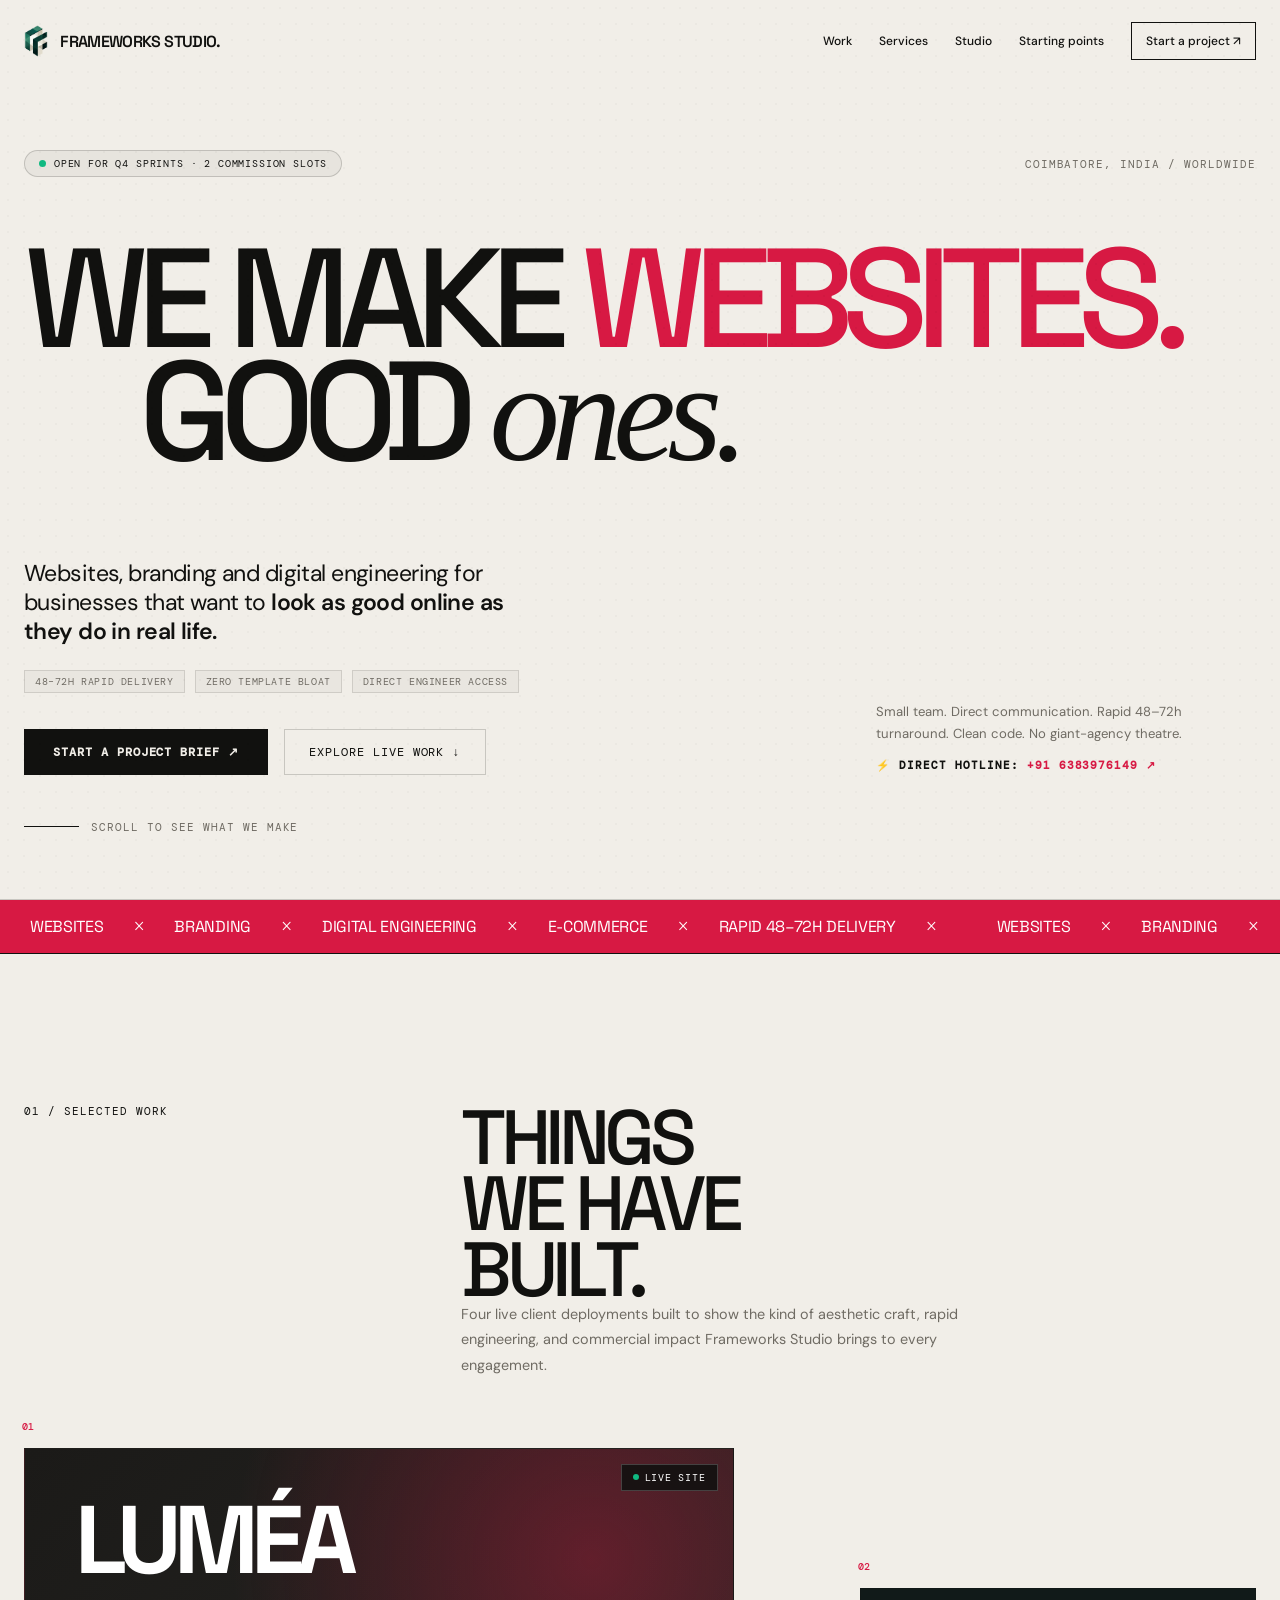
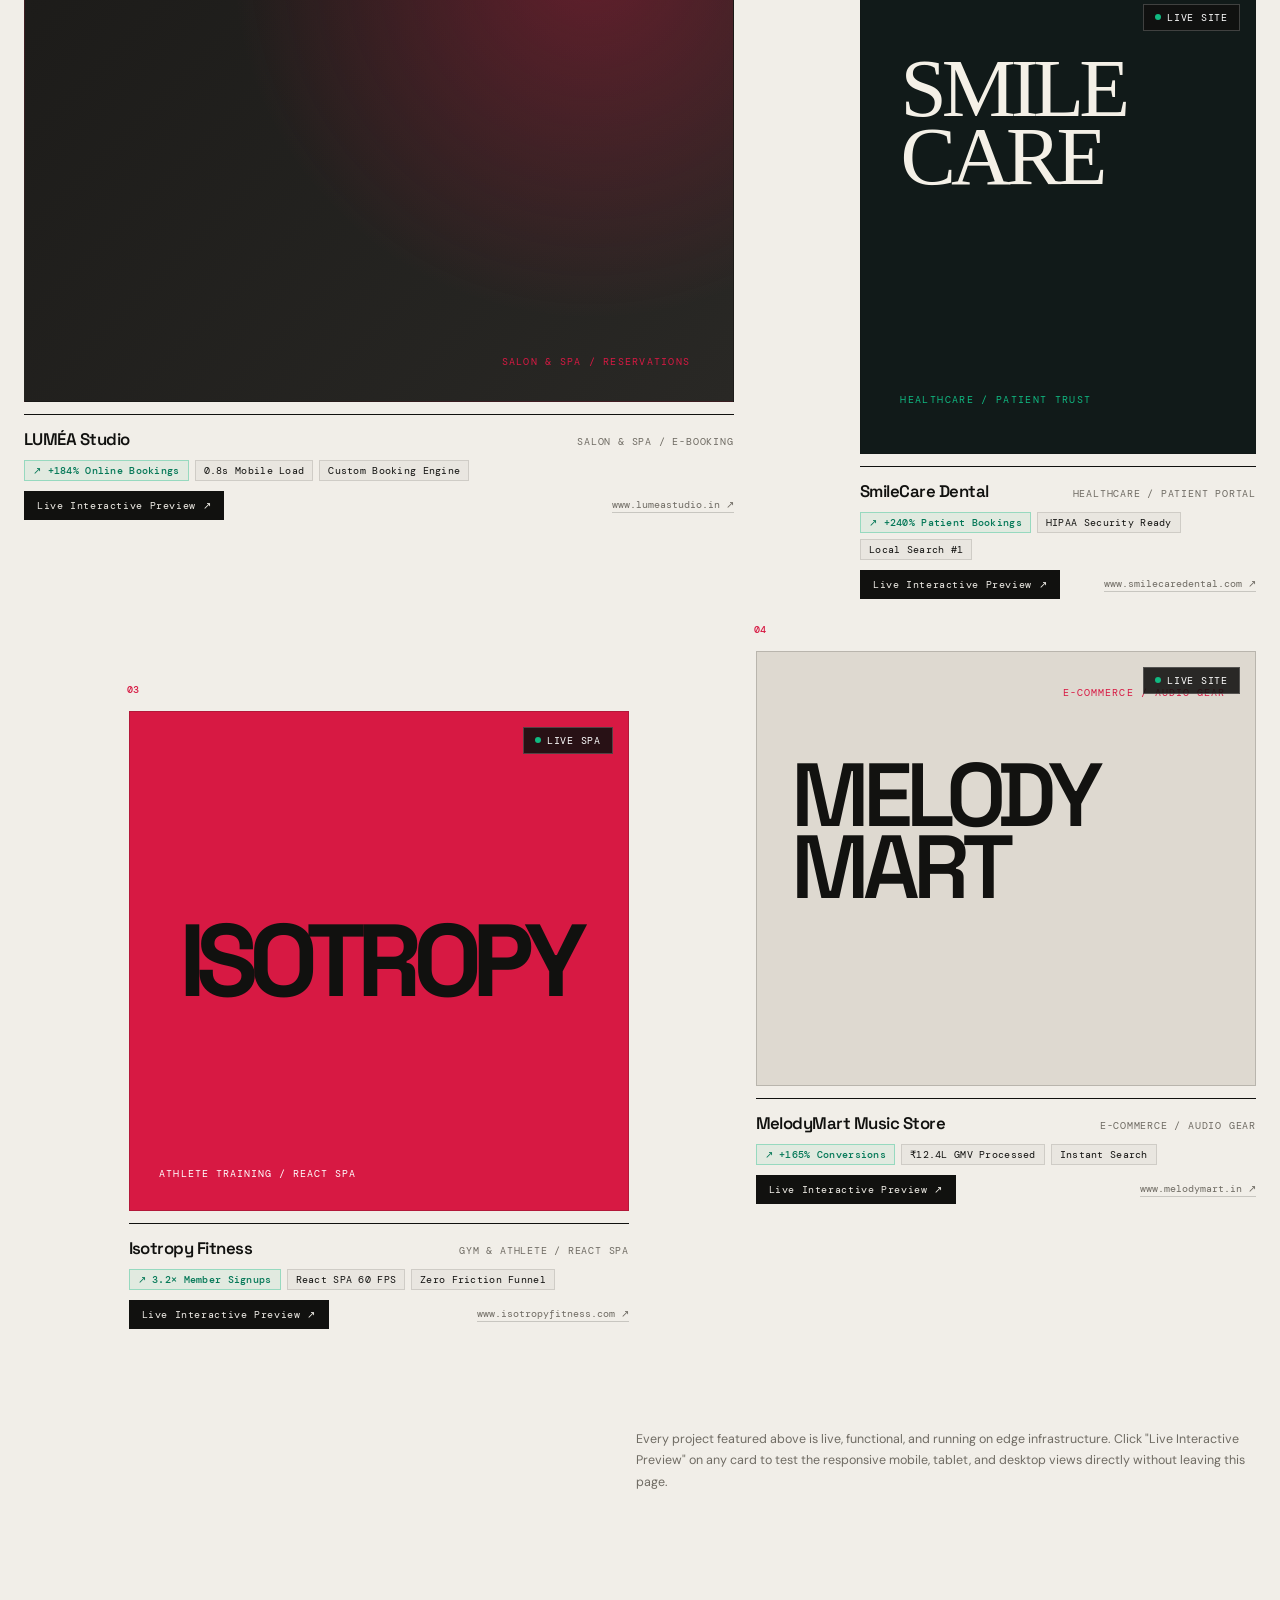
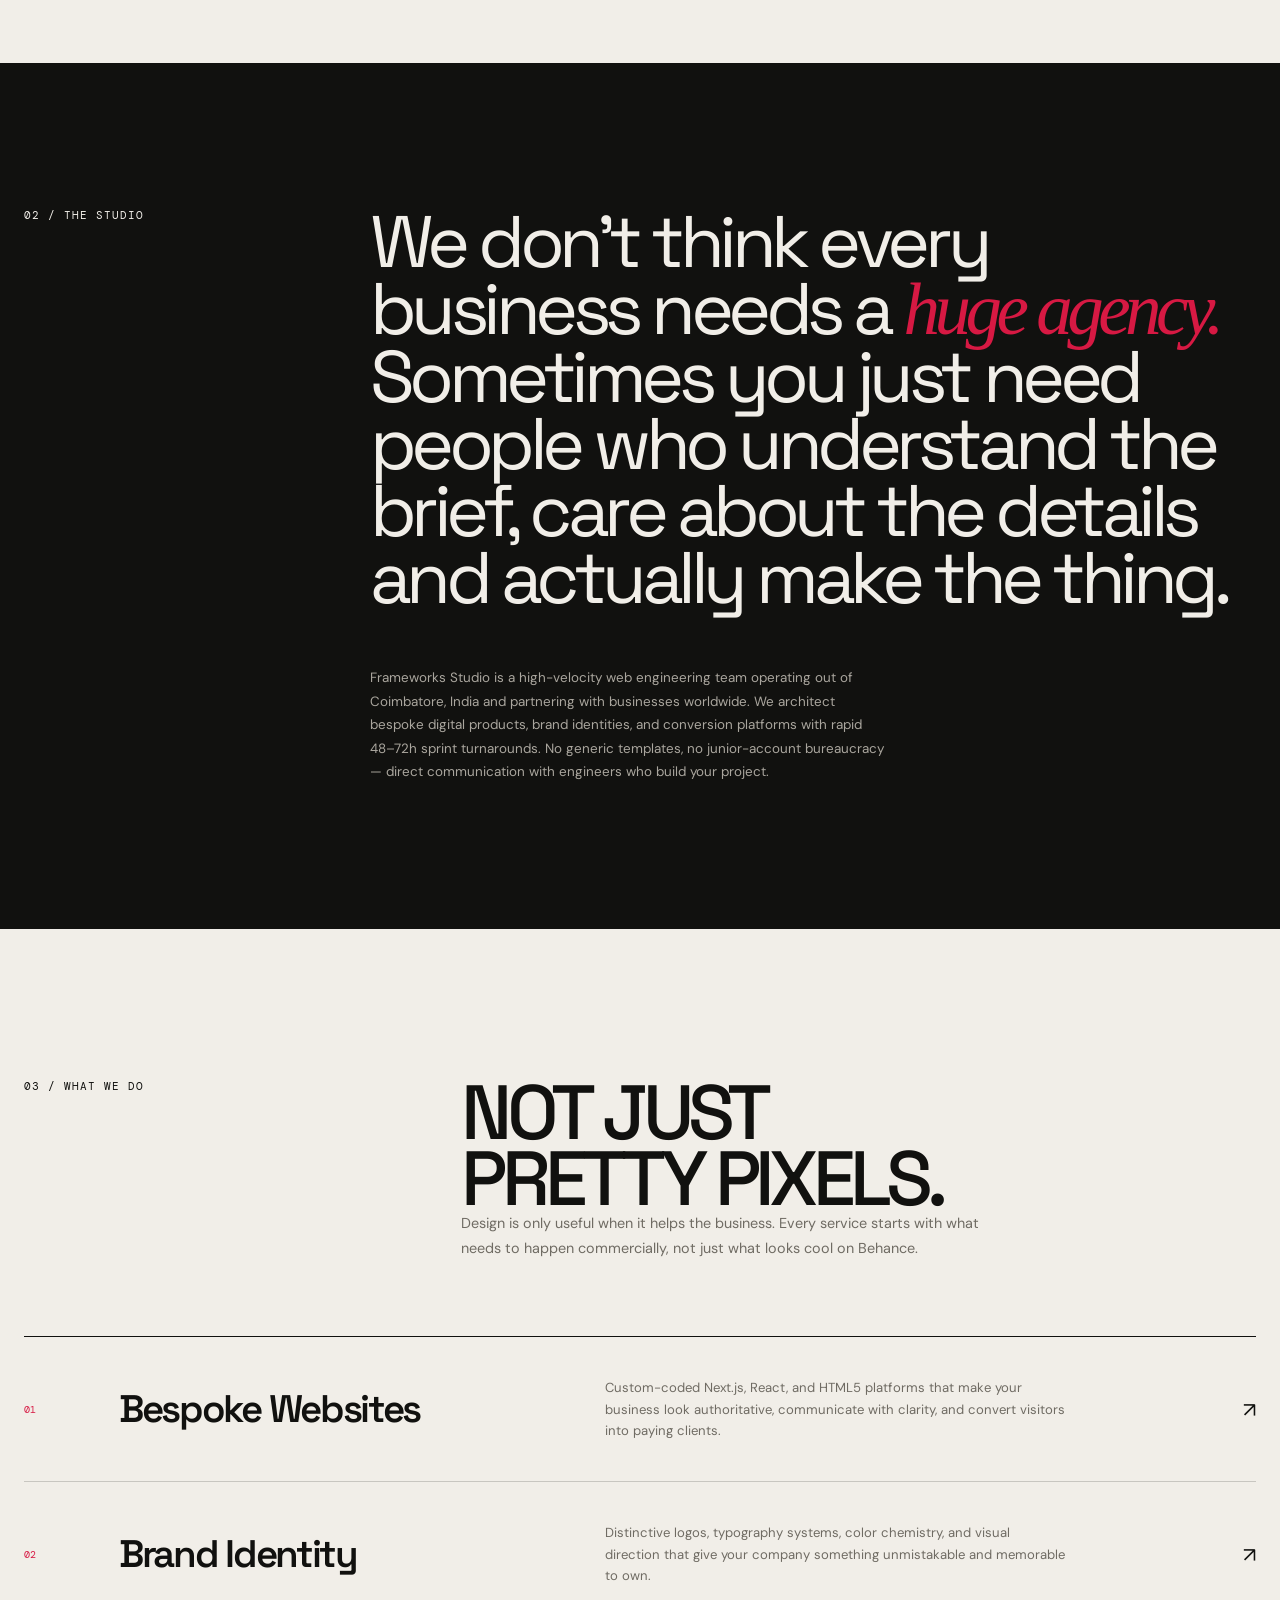
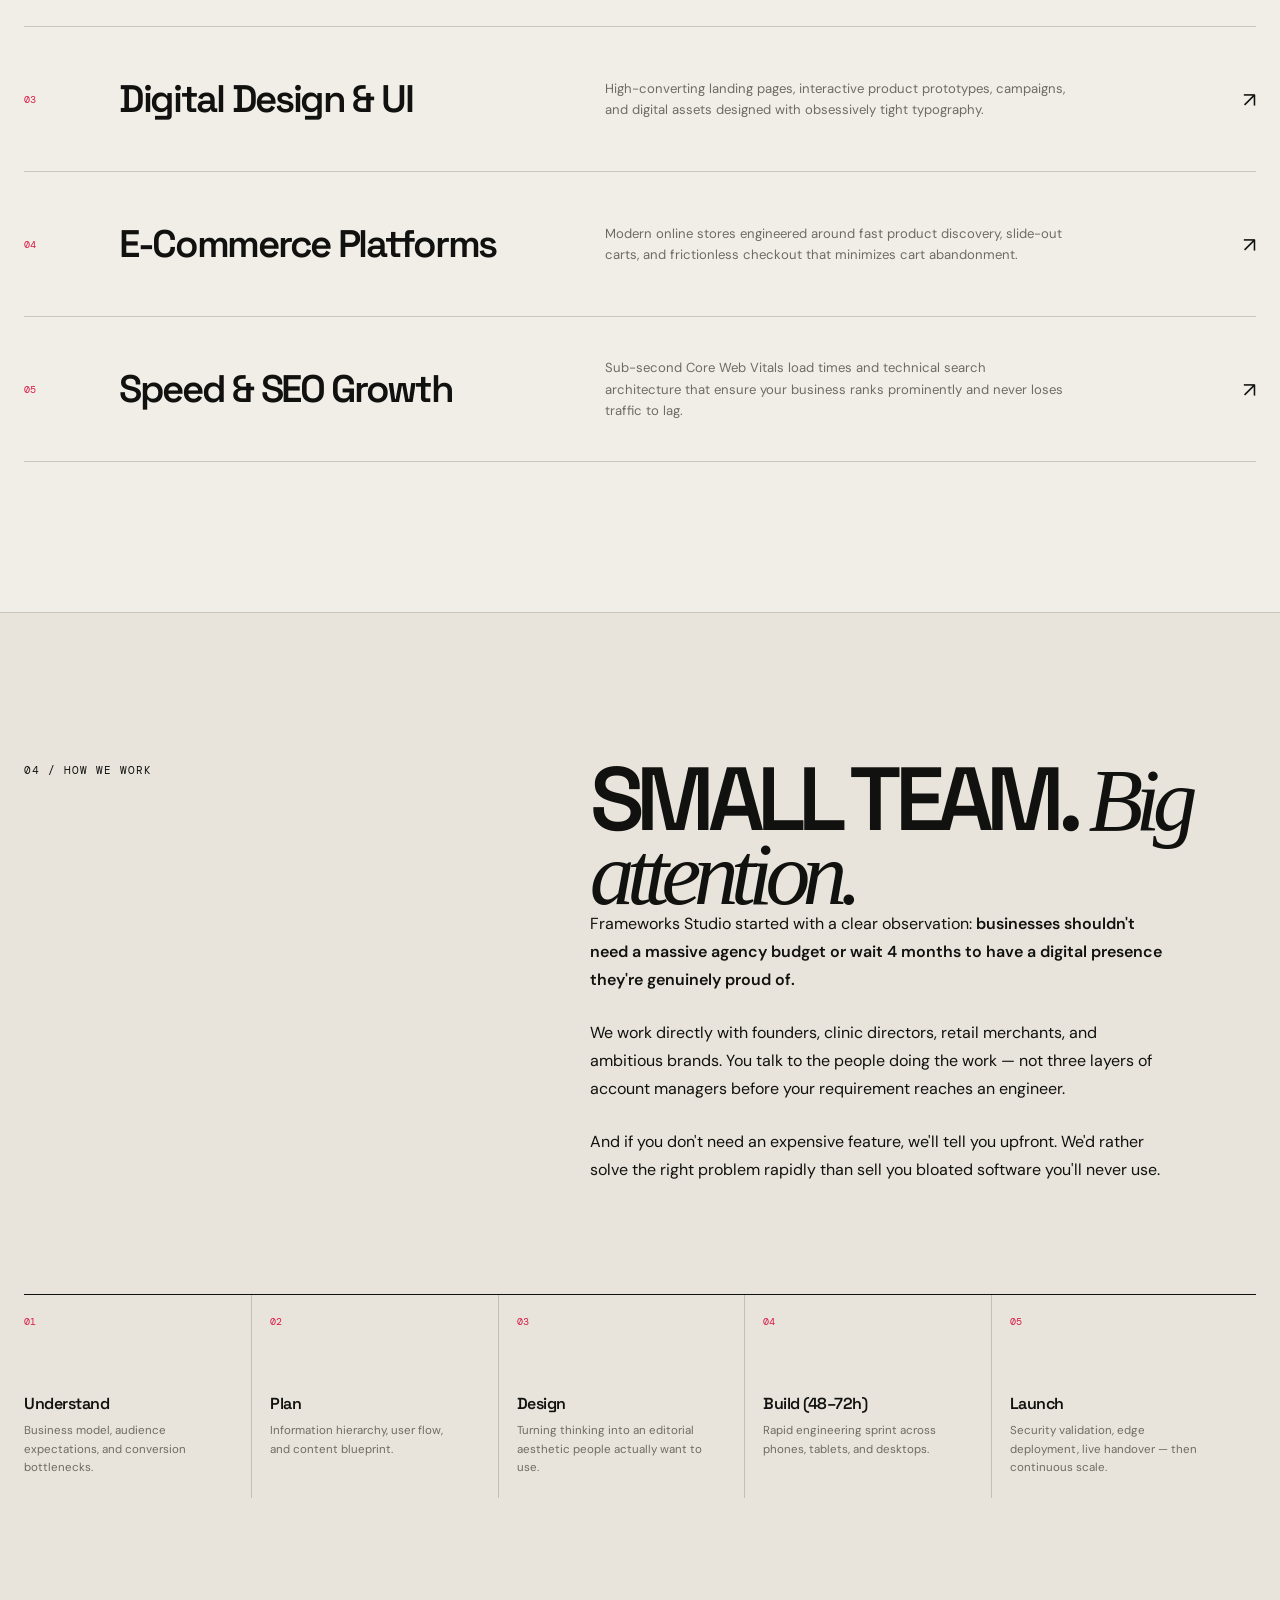
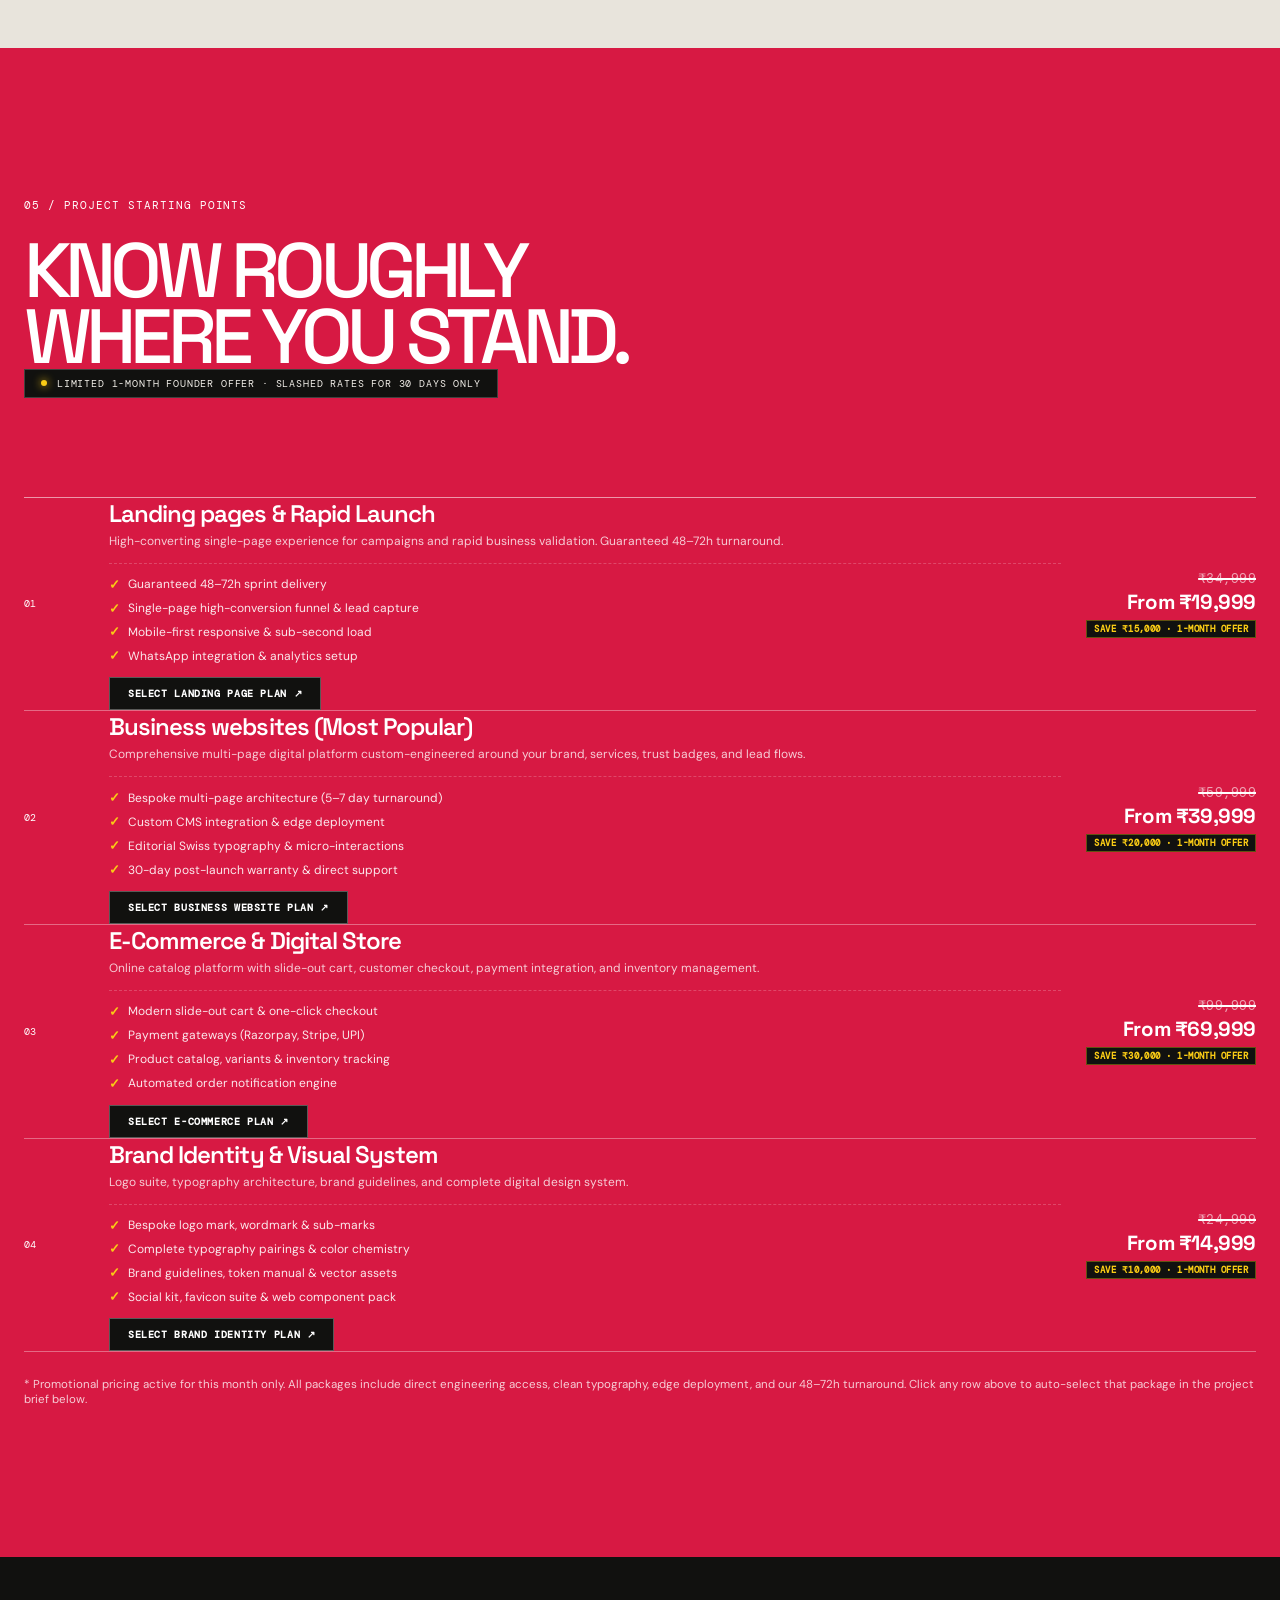
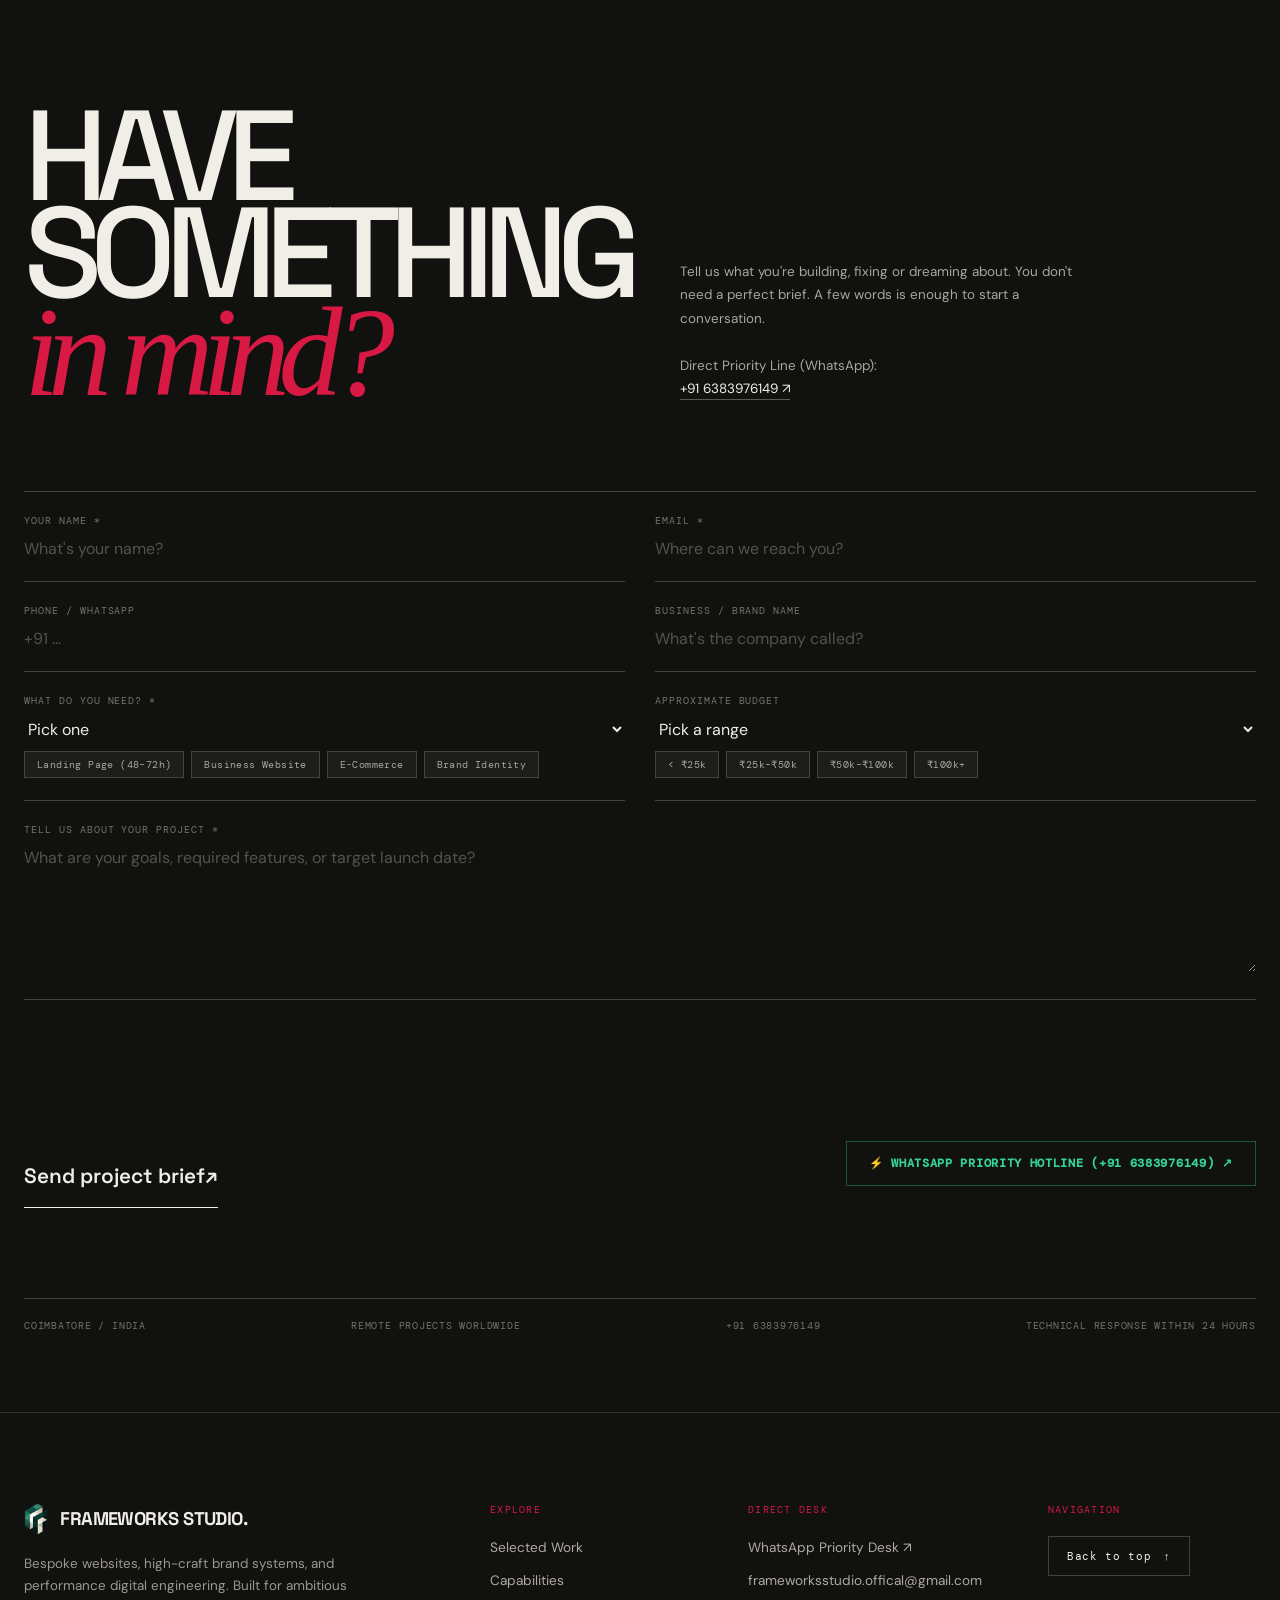
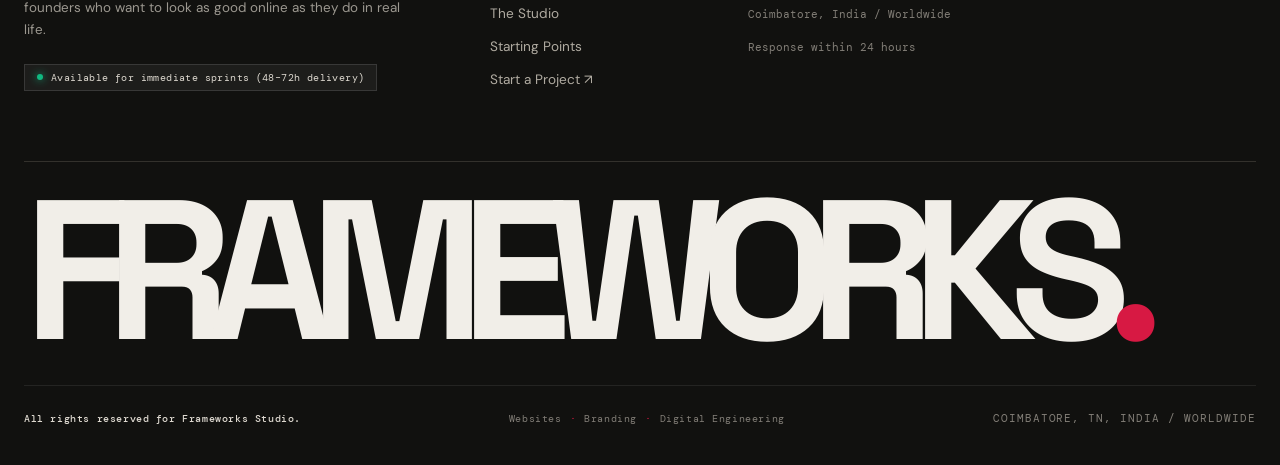
==== commit 031217d7: "refactor: restore previous visual badge design for work section cards" ====
--- a/index.html
+++ b/index.html
@@ -176,27 +176,7 @@
           <article class="work-item reveal">
             <span class="project-index">01</span>
             <div class="project-visual visual-lumea" data-preview-url="https://lumea-studio-orpin.vercel.app/" data-display-url="https://www.lumeastudio.in" data-preview-title="LUMÉA Studio — Live Client Demo">
-              <div class="browser-frame">
-                <div class="browser-bar">
-                  <div class="browser-dots">
-                    <span class="browser-dot red"></span>
-                    <span class="browser-dot amber"></span>
-                    <span class="browser-dot green"></span>
-                  </div>
-                  <div class="browser-url">https://www.lumeastudio.in</div>
-                  <div class="browser-status"><span></span>Live Edge</div>
-                </div>
-                <div class="browser-canvas">
-                  <div>
-                    <div class="canvas-hero-text">LUMÉA.</div>
-                    <div class="canvas-tagline">Salon, Spa & Wellness Reservations</div>
-                  </div>
-                  <div class="canvas-footer">
-                    <span class="canvas-badge gold">4.9 ★ Rating</span>
-                    <span class="canvas-badge emerald">0.8s Edge Load</span>
-                  </div>
-                </div>
-              </div>
+              <span class="visual-badge"><span></span> Live Site</span>
             </div>
             <div class="project-caption">
               <div class="project-name">LUMÉA Studio</div>
@@ -221,27 +201,7 @@
           <article class="work-item reveal">
             <span class="project-index">02</span>
             <div class="project-visual visual-dental" data-preview-url="https://simlecare-com.vercel.app/" data-display-url="https://www.smilecaredental.com" data-preview-title="SmileCare Dental — Live Client Demo">
-              <div class="browser-frame">
-                <div class="browser-bar">
-                  <div class="browser-dots">
-                    <span class="browser-dot red"></span>
-                    <span class="browser-dot amber"></span>
-                    <span class="browser-dot green"></span>
-                  </div>
-                  <div class="browser-url">https://www.smilecaredental.com</div>
-                  <div class="browser-status"><span></span>Live Edge</div>
-                </div>
-                <div class="browser-canvas">
-                  <div>
-                    <div class="canvas-hero-text" style="font-family: var(--serif); font-style: italic;">SmileCare.</div>
-                    <div class="canvas-tagline">Healthcare Portal & Patient Scheduling</div>
-                  </div>
-                  <div class="canvas-footer">
-                    <span class="canvas-badge emerald">HIPAA Ready</span>
-                    <span class="canvas-badge gold">Local #1 Search</span>
-                  </div>
-                </div>
-              </div>
+              <span class="visual-badge"><span></span> Live Site</span>
             </div>
             <div class="project-caption">
               <div class="project-name">SmileCare Dental</div>
@@ -266,27 +226,7 @@
           <article class="work-item reveal">
             <span class="project-index">03</span>
             <div class="project-visual visual-fitness" data-preview-url="https://isotropy-nine.vercel.app/" data-display-url="https://www.isotropyfitness.com" data-preview-title="Isotropy Fitness — Live Client Demo">
-              <div class="browser-frame">
-                <div class="browser-bar">
-                  <div class="browser-dots">
-                    <span class="browser-dot red"></span>
-                    <span class="browser-dot amber"></span>
-                    <span class="browser-dot green"></span>
-                  </div>
-                  <div class="browser-url">https://www.isotropyfitness.com</div>
-                  <div class="browser-status"><span></span>Live Edge</div>
-                </div>
-                <div class="browser-canvas">
-                  <div>
-                    <div class="canvas-hero-text">ISOTROPY.</div>
-                    <div class="canvas-tagline">High-Performance Athlete SPA</div>
-                  </div>
-                  <div class="canvas-footer">
-                    <span class="canvas-badge crimson">60 FPS React</span>
-                    <span class="canvas-badge emerald">3.2× Signups</span>
-                  </div>
-                </div>
-              </div>
+              <span class="visual-badge"><span></span> Live SPA</span>
             </div>
             <div class="project-caption">
               <div class="project-name">Isotropy Fitness</div>
@@ -311,27 +251,7 @@
           <article class="work-item reveal">
             <span class="project-index">04</span>
             <div class="project-visual visual-music" data-preview-url="https://melodymart-com.vercel.app/" data-display-url="https://www.melodymart.in" data-preview-title="MelodyMart Music — Live Client Demo">
-              <div class="browser-frame">
-                <div class="browser-bar">
-                  <div class="browser-dots">
-                    <span class="browser-dot red"></span>
-                    <span class="browser-dot amber"></span>
-                    <span class="browser-dot green"></span>
-                  </div>
-                  <div class="browser-url">https://www.melodymart.in</div>
-                  <div class="browser-status"><span></span>Live Edge</div>
-                </div>
-                <div class="browser-canvas">
-                  <div>
-                    <div class="canvas-hero-text">MELODYMART.</div>
-                    <div class="canvas-tagline">E-Commerce & High-Speed Audio Gear</div>
-                  </div>
-                  <div class="canvas-footer">
-                    <span class="canvas-badge gold">₹12.4L GMV</span>
-                    <span class="canvas-badge emerald">+165% Conversions</span>
-                  </div>
-                </div>
-              </div>
+              <span class="visual-badge"><span></span> Live Site</span>
             </div>
             <div class="project-caption">
               <div class="project-name">MelodyMart Music Store</div>
